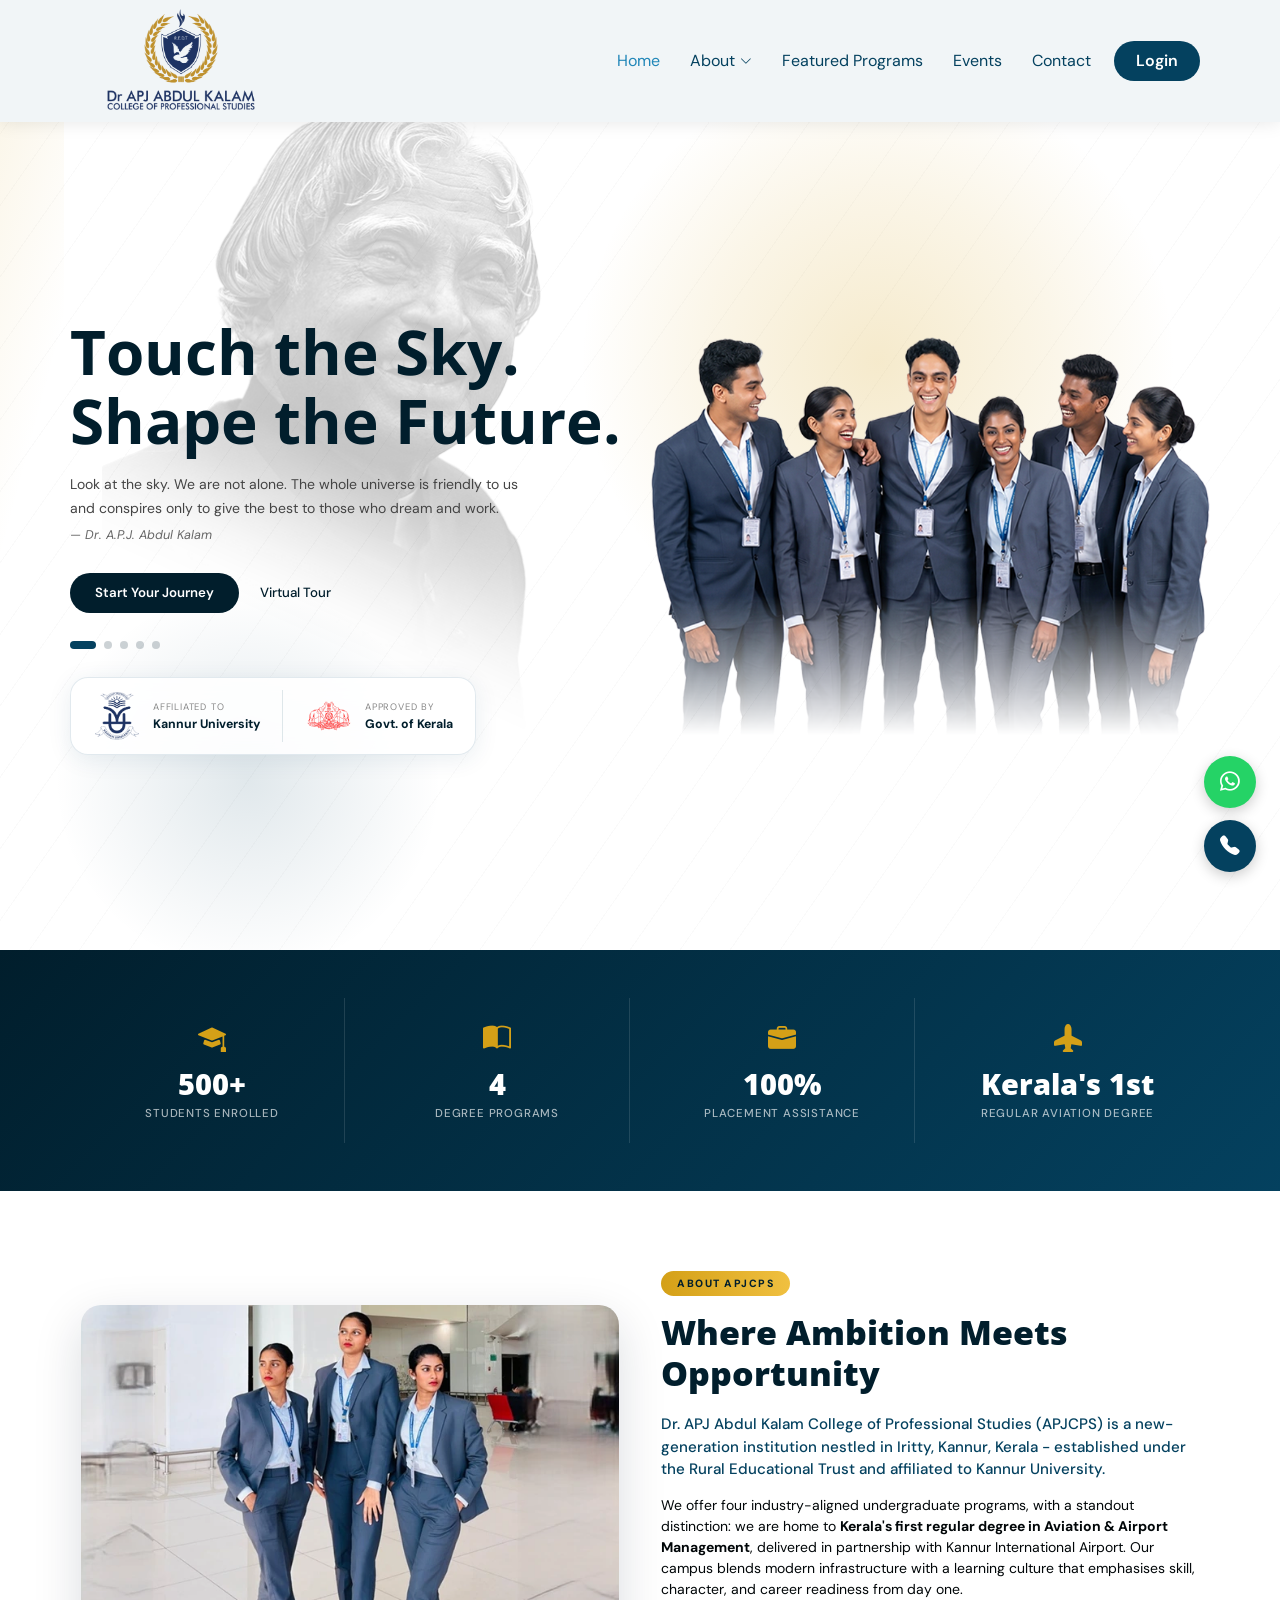
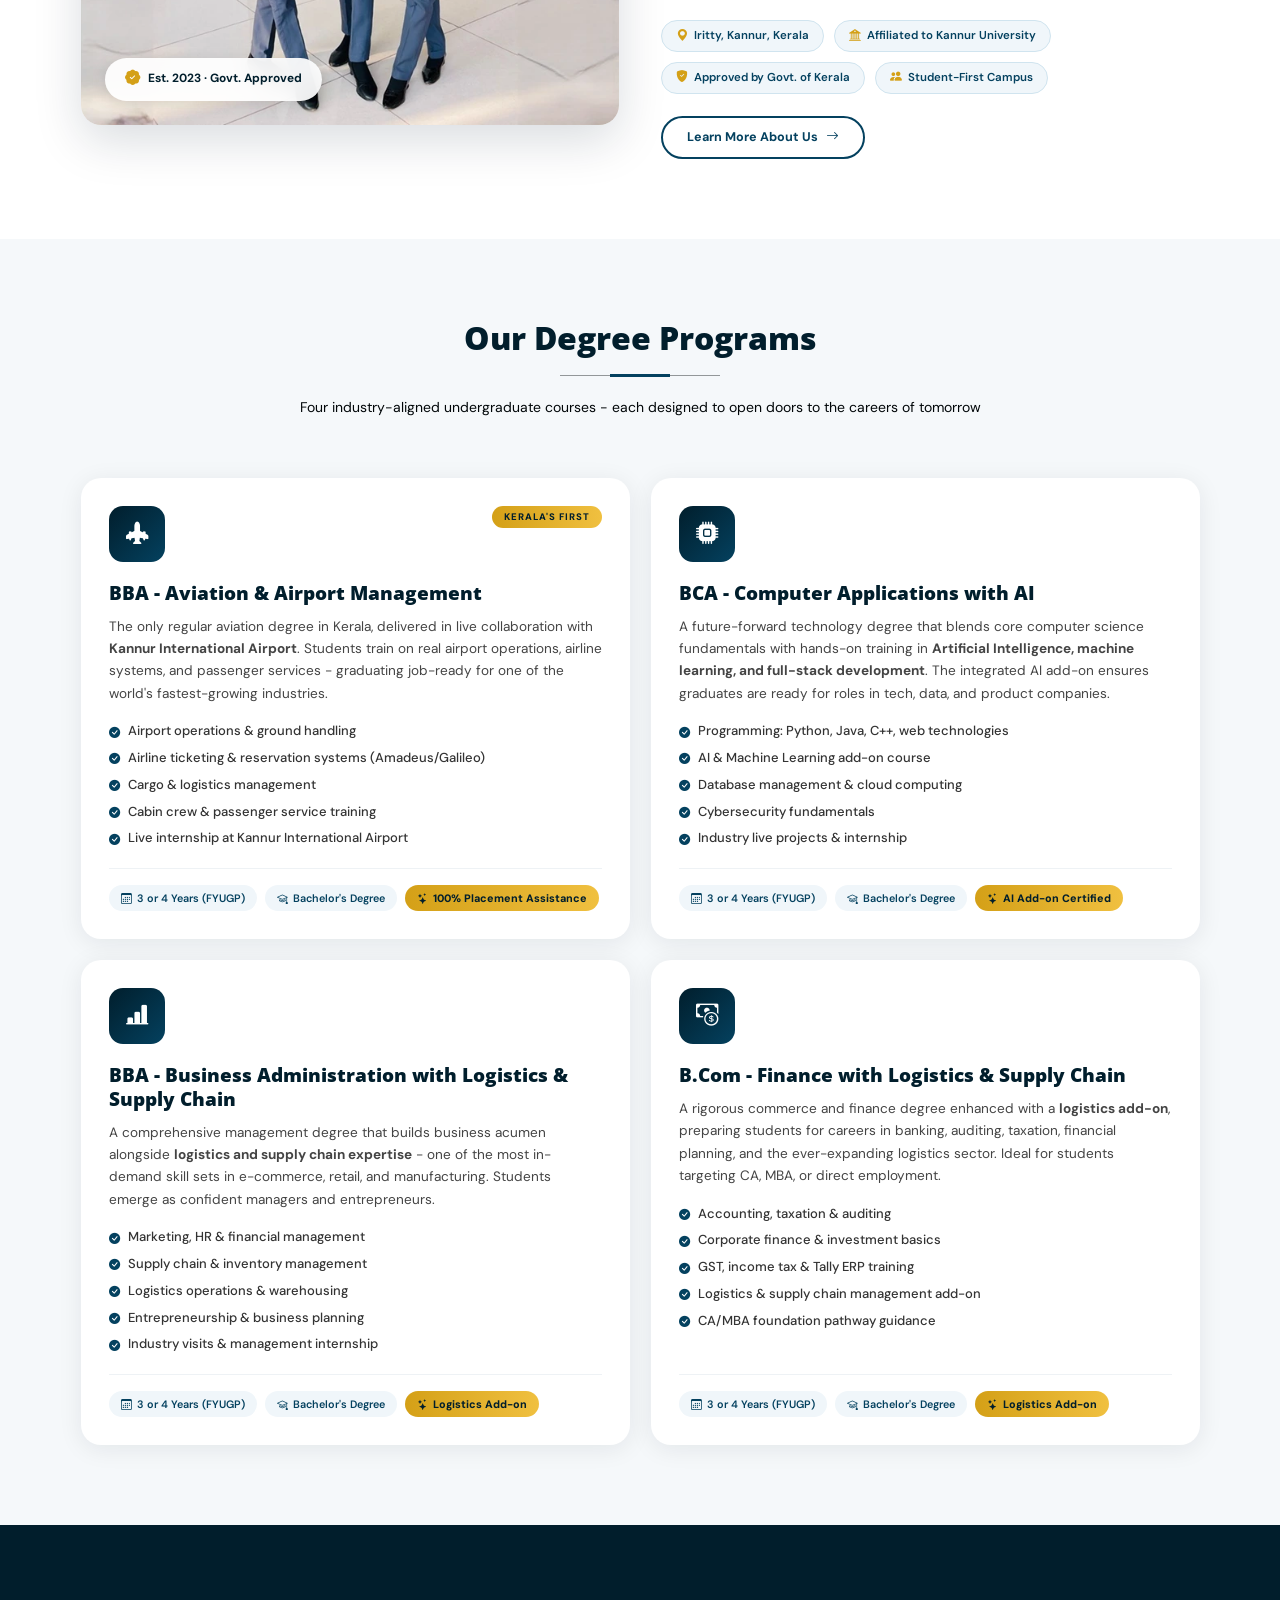
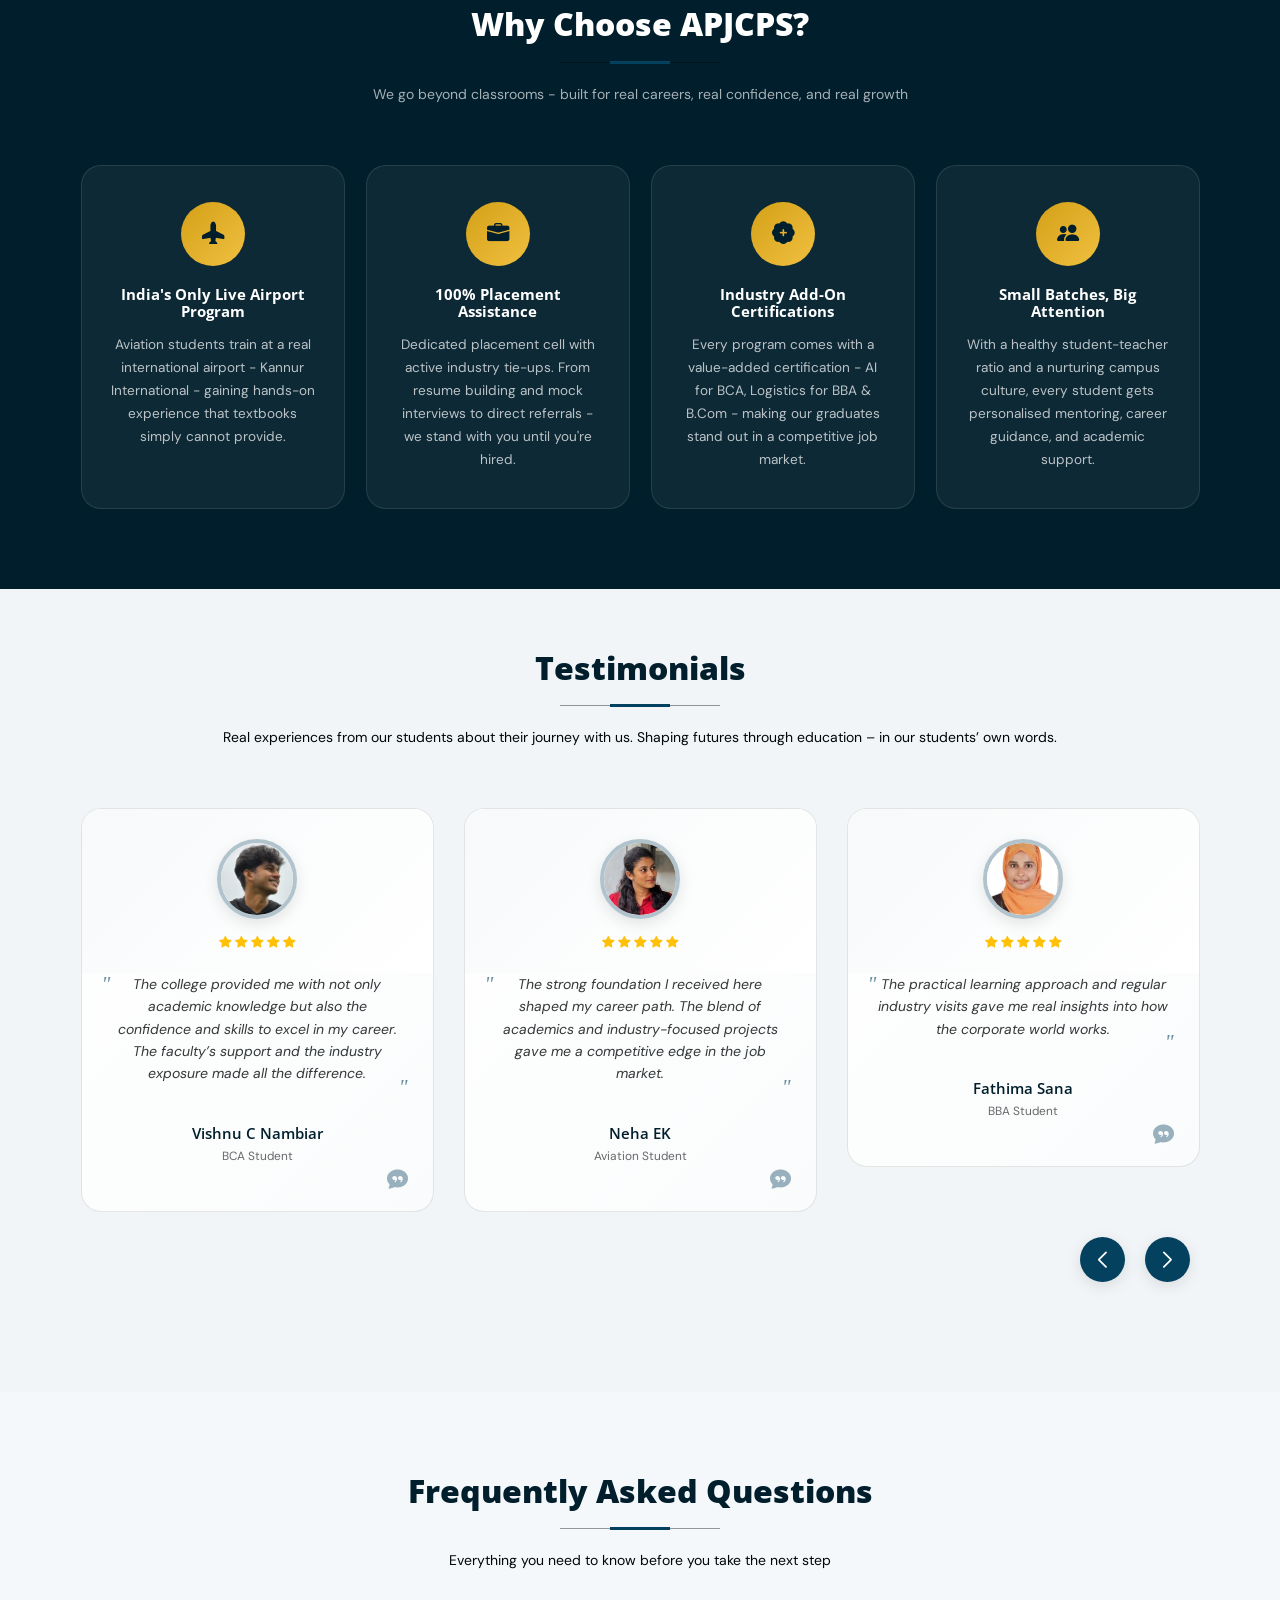
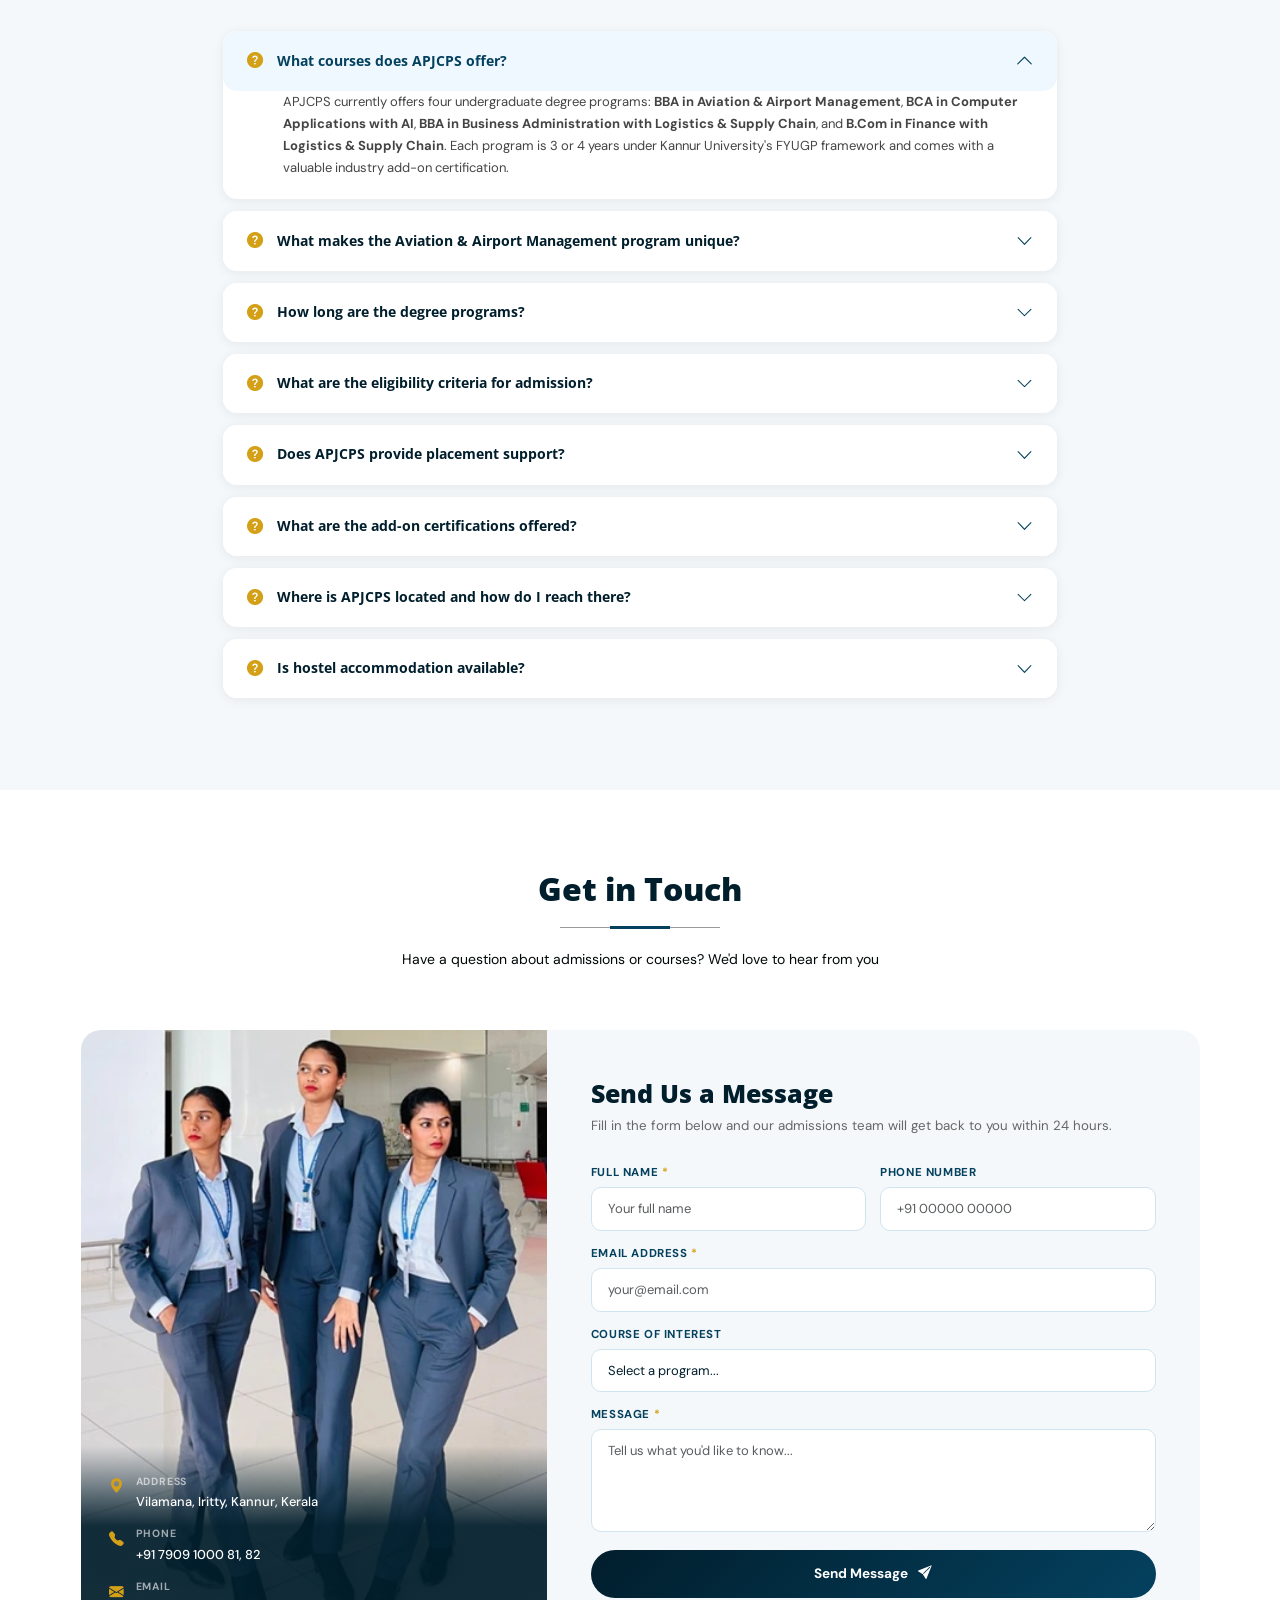
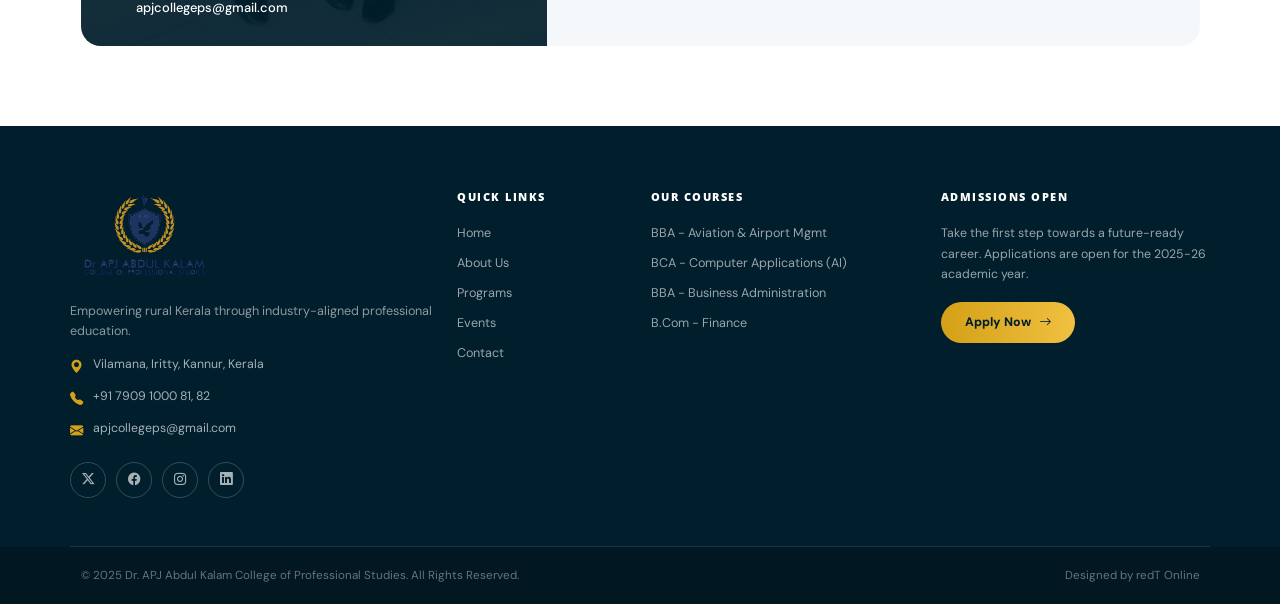
==== index.html @ a7db4a23 "Initial commit: APJCPS website redesign - New hero section with Kalam quote carousel, animated gold " ====
<!DOCTYPE html>
<html lang="en">

<head>
  <meta charset="utf-8">
  <meta content="width=device-width, initial-scale=1.0" name="viewport">
  <title>Dr APJ Abdul Kalam College of Professional Studies</title>
  <meta name="description" content="">
  <meta name="keywords" content="">

  <!-- Favicons -->
  <!-- <link href="assets/img/favicon.ico" rel="icon"> -->
  <!-- <link href="assets/img/apple-touch-icon.png" rel="apple-touch-icon"> -->
   <link rel="apple-touch-icon" href="assets/img/apple-touch-icon-iphone-60x60.png">
<link rel="apple-touch-icon" sizes="60x60" href="assets/img/apple-touch-icon-ipad-76x76.png">
<link rel="apple-touch-icon" sizes="114x114" href="assets/img/apple-touch-icon-iphone-retina-120x120.png">
<link rel="apple-touch-icon" sizes="144x144" href="assets/img/apple-touch-icon-ipad-retina-152x152.png">

  <!-- Fonts -->
  <link href="https://fonts.googleapis.com" rel="preconnect">
  <link href="https://fonts.gstatic.com" rel="preconnect" crossorigin>
  <link href="https://fonts.googleapis.com/css2?family=DM+Sans:ital,opsz,wght@0,9..40,100..1000;1,9..40,100..1000&family=Open+Sans:ital,wght@0,300..800;1,300..800&display=swap" rel="stylesheet">

  <!-- Vendor CSS Files -->
  <link href="assets/vendor/bootstrap/dist/css/bootstrap.min.css" rel="stylesheet">
   <!-- <link href="https://cdn.jsdelivr.net/npm/bootstrap@5.3.7/dist/css/bootstrap.min.css" rel="stylesheet" integrity="sha384-LN+7fdVzj6u52u30Kp6M/trliBMCMKTyK833zpbD+pXdCLuTusPj697FH4R/5mcr" crossorigin="anonymous"> -->
  <link href="assets/vendor/bootstrap-icons/bootstrap-icons.css" rel="stylesheet">
  <link href="assets/vendor/aos/aos.css" rel="stylesheet">
  <link href="assets/vendor/swiper/swiper-bundle.min.css" rel="stylesheet">
  <link href="assets/vendor/glightbox/css/glightbox.min.css" rel="stylesheet">

  <!-- Main CSS File -->
  <link href="assets/css/main.css" rel="stylesheet">
</head>

<body class="index-page">

  <header id="header" class="header d-flex align-items-center sticky-top">
    <div class="header-container container-fluid container-xl position-relative d-flex align-items-center justify-content-end">

      <a href="index.html" class="logo d-flex align-items-center me-auto">
        <img src="assets/img/logo-apjcps.png" alt="APJCPS Logo" class="header-logo-img">
      </a>

      <nav id="navmenu" class="navmenu">
        <ul>
          <li><a href="index.html" class="active">Home</a></li>
          <li class="dropdown"><a href="about.html"><span>About</span> <i class="bi bi-chevron-down toggle-dropdown"></i></a>
            <ul>
              <li><a href="about.html">About Us</a></li>
              <!-- <li><a href="xadmissions.html">Admissions</a></li>
              <li><a href="xacademics.html">Academics</a></li> -->
              <li><a href="about.html#leadership">Leadership</a></li>
              <li><a href="about.html#facultystaff">Faculty &amp; Staff</a></li>
              <li><a href="index.html#testimonials">Testimonials</a></li>
            </ul>
          </li>

          <li><a href="index.html#featured-programs">Featured Programs</a></li>
          <!-- <li><a href="xnews.html">News</a></li> -->
          <li><a href="events.html">Events</a></li>
          <li><a href="contact.html">Contact</a></li>
          <li><a href="https://www.college.apjcps.com/Account/Login" class="nav-login-btn">Login</a></li>
        </ul>
        <i class="mobile-nav-toggle d-xl-none bi bi-list"></i>
      </nav>

    </div>
  </header>

  <main class="main">

    <!-- Hero Kalam Section -->
    <section id="hero-kalam" class="hero-kalam section">
      <div class="hk-gold-sweep"></div>
      <div class="kalam-watermark d-none d-lg-block">
        <img src="assets/img/kalam.png" alt="">
      </div>
      <div class="container hero-kalam-inner">
        <div class="row align-items-center">
          <div class="col-lg-6 hero-kalam-content" data-aos="fade-right" data-aos-delay="100">

            <!-- Mobile: Kalam above title -->
            <img src="assets/img/kalam.png" alt="" class="kalam-mobile-img d-lg-none">

            <!-- Auto Carousel -->
            <div class="hero-kalam-carousel">

              <!-- Slide 1: Kalam Quote -->
              <div class="hk-slide active">
                <h1>Touch the Sky.<br>Shape the Future.</h1>
                <blockquote>
                  <p>Look at the sky. We are not alone. The whole universe is friendly to us and conspires only to give the best to those who dream and work.</p>
                  <footer>— Dr. A.P.J. Abdul Kalam</footer>
                </blockquote>
                <div class="hero-kalam-actions">
                  <a href="admissions.html" class="btn-hk-primary">Start Your Journey</a>
                  <a href="#" class="btn-hk-secondary">Virtual Tour</a>
                </div>
              </div>

              <!-- Slide 2: BBA Aviation -->
              <div class="hk-slide">
                <span class="hk-slide-tag"><i class="bi bi-airplane-fill"></i> Kerala's First</span>
                <h1>BBA Aviation &amp;<br>Airport Management</h1>
                <p>Kerala's pioneer BBA in Aviation — built for India's fastest-growing industry sector.</p>
                <ul class="hk-highlights">
                  <li><i class="bi bi-mortarboard-fill"></i> 3-Year Undergraduate Programme</li>
                  <li><i class="bi bi-stars"></i> First of its Kind in Kerala</li>
                  <li><i class="bi bi-plus-circle-fill"></i> Add-Ons: AI · CMA · HR · Cyber Security · Data Science</li>
                </ul>
                <div class="hero-kalam-actions">
                  <a href="#featured-programs" class="btn-hk-primary">Learn More</a>
                </div>
              </div>

              <!-- Slide 3: BCA -->
              <div class="hk-slide">
                <span class="hk-slide-tag"><i class="bi bi-laptop-fill"></i> Technology &amp; Future</span>
                <h1>Bachelor of Computer<br>Applications (BCA)</h1>
                <p>A future-ready degree shaping tech leaders in programming, cloud, and digital innovation.</p>
                <ul class="hk-highlights">
                  <li><i class="bi bi-mortarboard-fill"></i> 3-Year Undergraduate Programme</li>
                  <li><i class="bi bi-cpu-fill"></i> Programming, Cloud Computing &amp; AI</li>
                  <li><i class="bi bi-award-fill"></i> Industry Certifications &amp; Live Projects</li>
                </ul>
                <div class="hero-kalam-actions">
                  <a href="#featured-programs" class="btn-hk-primary">Explore BCA</a>
                </div>
              </div>

              <!-- Slide 4: B.Com Finance -->
              <div class="hk-slide">
                <span class="hk-slide-tag"><i class="bi bi-graph-up-arrow"></i> Commerce &amp; Finance</span>
                <h1>Bachelor of Commerce<br>(B.Com) Finance</h1>
                <p>Build expertise in accounting, taxation, and banking — the foundation for a thriving finance career.</p>
                <ul class="hk-highlights">
                  <li><i class="bi bi-mortarboard-fill"></i> 3-Year Undergraduate Programme</li>
                  <li><i class="bi bi-bank2"></i> Accounting, Taxation &amp; Banking</li>
                  <li><i class="bi bi-briefcase-fill"></i> Industry-Linked Curriculum</li>
                </ul>
                <div class="hero-kalam-actions">
                  <a href="#featured-programs" class="btn-hk-primary">Explore B.Com</a>
                </div>
              </div>

              <!-- Slide 5: 100% Placement -->
              <div class="hk-slide">
                <span class="hk-slide-tag placement"><i class="bi bi-briefcase-fill"></i> Career Support</span>
                <h1>100% Placement<br>Assistance</h1>
                <p>Every graduate receives dedicated career support — from resume building to final placement.</p>
                <ul class="hk-highlights">
                  <li><i class="bi bi-building-fill"></i> Dedicated Placement Cell</li>
                  <li><i class="bi bi-handshake-fill"></i> Industry Partnerships &amp; Job Drives</li>
                  <li><i class="bi bi-person-check-fill"></i> Interview Coaching &amp; Mock Interviews</li>
                </ul>
                <div class="hero-kalam-actions">
                  <a href="admissions.html" class="btn-hk-primary">Start Your Journey</a>
                </div>
              </div>

              <!-- Dots -->
              <div class="hk-dots">
                <span class="hk-dot active" data-idx="0"></span>
                <span class="hk-dot" data-idx="1"></span>
                <span class="hk-dot" data-idx="2"></span>
                <span class="hk-dot" data-idx="3"></span>
                <span class="hk-dot" data-idx="4"></span>
              </div>
            </div>

            <!-- Credential Badges — persistent across all slides -->
            <div class="hk-credentials">
              <div class="hk-cred-item">
                <img src="assets/img/kannur-university-logo.png" alt="Kannur University">
                <div class="hk-cred-text">
                  <span class="hk-cred-label">Affiliated to</span>
                  <strong class="hk-cred-name">Kannur University</strong>
                </div>
              </div>
              <div class="hk-cred-divider"></div>
              <div class="hk-cred-item">
                <img src="assets/img/kerala-govt-logo.png" alt="Govt. of Kerala">
                <div class="hk-cred-text">
                  <span class="hk-cred-label">Approved by</span>
                  <strong class="hk-cred-name">Govt. of Kerala</strong>
                </div>
              </div>
            </div>

          </div>
          <div class="col-lg-6 hero-kalam-media" data-aos="zoom-in" data-aos-delay="200">
            <img src="assets/img/apjcps-students.png" alt="APJCPS Students" class="img-fluid">
          </div>
        </div>
      </div>
    </section><!-- /Hero Kalam Section -->

    <!-- Stats Strip Section -->
    <section id="stats-strip" class="stats-strip section">
      <div class="container">
        <div class="row gy-4 justify-content-center">
          <div class="col-6 col-md-3" data-aos="fade-up" data-aos-delay="100">
            <div class="stat-strip-item">
              <div class="stat-strip-icon"><i class="bi bi-mortarboard-fill"></i></div>
              <div class="stat-strip-num">500+</div>
              <div class="stat-strip-label">Students Enrolled</div>
            </div>
          </div>
          <div class="col-6 col-md-3" data-aos="fade-up" data-aos-delay="200">
            <div class="stat-strip-item">
              <div class="stat-strip-icon"><i class="bi bi-book-half"></i></div>
              <div class="stat-strip-num">4</div>
              <div class="stat-strip-label">Degree Programs</div>
            </div>
          </div>
          <div class="col-6 col-md-3" data-aos="fade-up" data-aos-delay="300">
            <div class="stat-strip-item">
              <div class="stat-strip-icon"><i class="bi bi-briefcase-fill"></i></div>
              <div class="stat-strip-num">100%</div>
              <div class="stat-strip-label">Placement Assistance</div>
            </div>
          </div>
          <div class="col-6 col-md-3" data-aos="fade-up" data-aos-delay="400">
            <div class="stat-strip-item">
              <div class="stat-strip-icon"><i class="bi bi-airplane-fill"></i></div>
              <div class="stat-strip-num">Kerala's 1st</div>
              <div class="stat-strip-label">Regular Aviation Degree</div>
            </div>
          </div>
        </div>
      </div>
    </section><!-- /Stats Strip Section -->

    <!-- About Section -->
    <section id="about" class="about section apjcps-about">

      <div class="container" data-aos="fade-up" data-aos-delay="100">
        <div class="row align-items-center g-5">
          <div class="col-lg-6" data-aos="fade-right" data-aos-delay="150">
            <div class="apjcps-about-img-wrap">
              <img src="assets/img/College/a41.webp" alt="APJCPS Campus" class="img-fluid apjcps-about-img">
              <div class="apjcps-about-badge" data-aos="zoom-in" data-aos-delay="350">
                <i class="bi bi-patch-check-fill"></i>
                <span>Est. 2023 &middot; Govt. Approved</span>
              </div>
            </div>
          </div>
          <div class="col-lg-6" data-aos="fade-left" data-aos-delay="200">
            <span class="apjcps-section-tag">About APJCPS</span>
            <h2 class="apjcps-section-title">Where Ambition Meets Opportunity</h2>
            <p class="apjcps-about-lead">Dr. APJ Abdul Kalam College of Professional Studies (APJCPS) is a new-generation institution nestled in Iritty, Kannur, Kerala - established under the Rural Educational Trust and affiliated to Kannur University.</p>
            <p>We offer four industry-aligned undergraduate programs, with a standout distinction: we are home to <strong>Kerala's first regular degree in Aviation &amp; Airport Management</strong>, delivered in partnership with Kannur International Airport. Our campus blends modern infrastructure with a learning culture that emphasises skill, character, and career readiness from day one.</p>
            <div class="apjcps-about-pills">
              <span><i class="bi bi-geo-alt-fill"></i> Iritty, Kannur, Kerala</span>
              <span><i class="bi bi-bank2"></i> Affiliated to Kannur University</span>
              <span><i class="bi bi-shield-fill-check"></i> Approved by Govt. of Kerala</span>
              <span><i class="bi bi-people-fill"></i> Student-First Campus</span>
            </div>
            <a href="about.html" class="btn-apjcps-outline mt-3">Learn More About Us <i class="bi bi-arrow-right"></i></a>
          </div>
        </div>
      </div>

    </section><!-- /About Section -->

    <!-- Featured Programs Section -->
    <section id="featured-programs" class="apjcps-courses section">

      <div class="container section-title" data-aos="fade-up">
        <h2>Our Degree Programs</h2>
        <p>Four industry-aligned undergraduate courses - each designed to open doors to the careers of tomorrow</p>
      </div>

      <div class="container" data-aos="fade-up" data-aos-delay="100">
        <div class="row gy-4">

          <!-- BBA Aviation -->
          <div id="courseaam" class="col-lg-6" data-aos="fade-up" data-aos-delay="100">
            <div class="apjcps-course-card course-aviation">
              <div class="course-card-header">
                <div class="course-icon-wrap"><i class="bi bi-airplane-engines-fill"></i></div>
                <div class="course-badge-popular">Kerala's First</div>
              </div>
              <div class="course-card-body">
                <h3 class="course-name">BBA - Aviation &amp; Airport Management</h3>
                <p class="course-desc">The only regular aviation degree in Kerala, delivered in live collaboration with <strong>Kannur International Airport</strong>. Students train on real airport operations, airline systems, and passenger services - graduating job-ready for one of the world's fastest-growing industries.</p>
                <ul class="course-highlights">
                  <li><i class="bi bi-check-circle-fill"></i> Airport operations &amp; ground handling</li>
                  <li><i class="bi bi-check-circle-fill"></i> Airline ticketing &amp; reservation systems (Amadeus/Galileo)</li>
                  <li><i class="bi bi-check-circle-fill"></i> Cargo &amp; logistics management</li>
                  <li><i class="bi bi-check-circle-fill"></i> Cabin crew &amp; passenger service training</li>
                  <li><i class="bi bi-check-circle-fill"></i> Live internship at Kannur International Airport</li>
                </ul>
                <div class="course-meta-row">
                  <span class="course-meta-tag"><i class="bi bi-calendar3"></i> 3 or 4 Years (FYUGP)</span>
                  <span class="course-meta-tag"><i class="bi bi-mortarboard"></i> Bachelor's Degree</span>
                  <span class="course-addon-badge"><i class="bi bi-stars"></i> 100% Placement Assistance</span>
                </div>
              </div>
            </div>
          </div><!-- End BBA Aviation -->

          <!-- BCA -->
          <div id="coursebca" class="col-lg-6" data-aos="fade-up" data-aos-delay="200">
            <div class="apjcps-course-card course-bca">
              <div class="course-card-header">
                <div class="course-icon-wrap"><i class="bi bi-cpu-fill"></i></div>
              </div>
              <div class="course-card-body">
                <h3 class="course-name">BCA - Computer Applications with AI</h3>
                <p class="course-desc">A future-forward technology degree that blends core computer science fundamentals with hands-on training in <strong>Artificial Intelligence, machine learning, and full-stack development</strong>. The integrated AI add-on ensures graduates are ready for roles in tech, data, and product companies.</p>
                <ul class="course-highlights">
                  <li><i class="bi bi-check-circle-fill"></i> Programming: Python, Java, C++, web technologies</li>
                  <li><i class="bi bi-check-circle-fill"></i> AI &amp; Machine Learning add-on course</li>
                  <li><i class="bi bi-check-circle-fill"></i> Database management &amp; cloud computing</li>
                  <li><i class="bi bi-check-circle-fill"></i> Cybersecurity fundamentals</li>
                  <li><i class="bi bi-check-circle-fill"></i> Industry live projects &amp; internship</li>
                </ul>
                <div class="course-meta-row">
                  <span class="course-meta-tag"><i class="bi bi-calendar3"></i> 3 or 4 Years (FYUGP)</span>
                  <span class="course-meta-tag"><i class="bi bi-mortarboard"></i> Bachelor's Degree</span>
                  <span class="course-addon-badge"><i class="bi bi-stars"></i> AI Add-on Certified</span>
                </div>
              </div>
            </div>
          </div><!-- End BCA -->

          <!-- BBA -->
          <div id="coursebba" class="col-lg-6" data-aos="fade-up" data-aos-delay="300">
            <div class="apjcps-course-card course-bba">
              <div class="course-card-header">
                <div class="course-icon-wrap"><i class="bi bi-bar-chart-line-fill"></i></div>
              </div>
              <div class="course-card-body">
                <h3 class="course-name">BBA - Business Administration with Logistics &amp; Supply Chain</h3>
                <p class="course-desc">A comprehensive management degree that builds business acumen alongside <strong>logistics and supply chain expertise</strong> - one of the most in-demand skill sets in e-commerce, retail, and manufacturing. Students emerge as confident managers and entrepreneurs.</p>
                <ul class="course-highlights">
                  <li><i class="bi bi-check-circle-fill"></i> Marketing, HR &amp; financial management</li>
                  <li><i class="bi bi-check-circle-fill"></i> Supply chain &amp; inventory management</li>
                  <li><i class="bi bi-check-circle-fill"></i> Logistics operations &amp; warehousing</li>
                  <li><i class="bi bi-check-circle-fill"></i> Entrepreneurship &amp; business planning</li>
                  <li><i class="bi bi-check-circle-fill"></i> Industry visits &amp; management internship</li>
                </ul>
                <div class="course-meta-row">
                  <span class="course-meta-tag"><i class="bi bi-calendar3"></i> 3 or 4 Years (FYUGP)</span>
                  <span class="course-meta-tag"><i class="bi bi-mortarboard"></i> Bachelor's Degree</span>
                  <span class="course-addon-badge"><i class="bi bi-stars"></i> Logistics Add-on</span>
                </div>
              </div>
            </div>
          </div><!-- End BBA -->

          <!-- B.Com -->
          <div id="coursebcom" class="col-lg-6" data-aos="fade-up" data-aos-delay="400">
            <div class="apjcps-course-card course-bcom">
              <div class="course-card-header">
                <div class="course-icon-wrap"><i class="bi bi-cash-coin"></i></div>
              </div>
              <div class="course-card-body">
                <h3 class="course-name">B.Com - Finance with Logistics &amp; Supply Chain</h3>
                <p class="course-desc">A rigorous commerce and finance degree enhanced with a <strong>logistics add-on</strong>, preparing students for careers in banking, auditing, taxation, financial planning, and the ever-expanding logistics sector. Ideal for students targeting CA, MBA, or direct employment.</p>
                <ul class="course-highlights">
                  <li><i class="bi bi-check-circle-fill"></i> Accounting, taxation &amp; auditing</li>
                  <li><i class="bi bi-check-circle-fill"></i> Corporate finance &amp; investment basics</li>
                  <li><i class="bi bi-check-circle-fill"></i> GST, income tax &amp; Tally ERP training</li>
                  <li><i class="bi bi-check-circle-fill"></i> Logistics &amp; supply chain management add-on</li>
                  <li><i class="bi bi-check-circle-fill"></i> CA/MBA foundation pathway guidance</li>
                </ul>
                <div class="course-meta-row">
                  <span class="course-meta-tag"><i class="bi bi-calendar3"></i> 3 or 4 Years (FYUGP)</span>
                  <span class="course-meta-tag"><i class="bi bi-mortarboard"></i> Bachelor's Degree</span>
                  <span class="course-addon-badge"><i class="bi bi-stars"></i> Logistics Add-on</span>
                </div>
              </div>
            </div>
          </div><!-- End B.Com -->

        </div>
      </div>

    </section><!-- /Featured Programs Section -->

    <!-- Why APJCPS Section -->
    <section id="why-apjcps" class="why-apjcps section">

      <div class="container section-title" data-aos="fade-up">
        <h2>Why Choose APJCPS?</h2>
        <p>We go beyond classrooms - built for real careers, real confidence, and real growth</p>
      </div>

      <div class="container" data-aos="fade-up" data-aos-delay="100">
        <div class="row gy-4">

          <div class="col-lg-3 col-md-6" data-aos="fade-up" data-aos-delay="100">
            <div class="why-card">
              <div class="why-icon"><i class="bi bi-airplane-fill"></i></div>
              <h4>India's Only Live Airport Program</h4>
              <p>Aviation students train at a real international airport - Kannur International - gaining hands-on experience that textbooks simply cannot provide.</p>
            </div>
          </div>

          <div class="col-lg-3 col-md-6" data-aos="fade-up" data-aos-delay="200">
            <div class="why-card">
              <div class="why-icon"><i class="bi bi-briefcase-fill"></i></div>
              <h4>100% Placement Assistance</h4>
              <p>Dedicated placement cell with active industry tie-ups. From resume building and mock interviews to direct referrals - we stand with you until you're hired.</p>
            </div>
          </div>

          <div class="col-lg-3 col-md-6" data-aos="fade-up" data-aos-delay="300">
            <div class="why-card">
              <div class="why-icon"><i class="bi bi-patch-plus-fill"></i></div>
              <h4>Industry Add-On Certifications</h4>
              <p>Every program comes with a value-added certification - AI for BCA, Logistics for BBA &amp; B.Com - making our graduates stand out in a competitive job market.</p>
            </div>
          </div>

          <div class="col-lg-3 col-md-6" data-aos="fade-up" data-aos-delay="400">
            <div class="why-card">
              <div class="why-icon"><i class="bi bi-people-fill"></i></div>
              <h4>Small Batches, Big Attention</h4>
              <p>With a healthy student-teacher ratio and a nurturing campus culture, every student gets personalised mentoring, career guidance, and academic support.</p>
            </div>
          </div>

        </div>
      </div>

    </section><!-- /Why APJCPS Section -->

    <!-- Testimonials Section -->
    <section id="testimonials" class="testimonials section">

      <!-- Section Title -->
      <div class="container section-title" data-aos="fade-up">
        <h2>Testimonials</h2>
        <p>Real experiences from our students about their journey with us. Shaping futures through education – in our students’ own words.</p>
      </div><!-- End Section Title -->

      <div class="container" data-aos="fade-up" data-aos-delay="100">

        <div class="testimonial-slider swiper init-swiper">
          <script type="application/json" class="swiper-config">
            {
              "loop": true,
              "speed": 600,
              "autoplay": {
                "delay": 4000
              },
              "slidesPerView": 1,
              "spaceBetween": 30,
              "navigation": {
                "nextEl": ".swiper-button-next",
                "prevEl": ".swiper-button-prev"
              },
              "breakpoints": {
                "768": {
                  "slidesPerView": 2
                },
                "1200": {
                  "slidesPerView": 3
                }
              }
            }
          </script>

          <div class="swiper-wrapper">

            <!-- Testimonial Slide Vishnu C Nambiar -->
            <div class="swiper-slide">
              <div class="testimonial-item" data-aos="zoom-in" data-aos-delay="200">
                <div class="testimonial-header">
                  <img src="assets/img/students/TVishnu.webp" alt="Client" class="img-fluid" loading="lazy">
                  <div class="rating">
                    <i class="bi bi-star-fill"></i>
                    <i class="bi bi-star-fill"></i>
                    <i class="bi bi-star-fill"></i>
                    <i class="bi bi-star-fill"></i>
                    <i class="bi bi-star-fill"></i>
                  </div>
                </div>
                <div class="testimonial-body">
                  <p>The college provided me with not only academic knowledge but also the confidence and skills to excel in my career. The faculty’s support and the industry exposure made all the difference.</p>
                </div>
                <div class="testimonial-footer">
                  <h5>Vishnu C Nambiar</h5>
                  <span>BCA Student</span>
                  <div class="quote-icon">
                    <i class="bi bi-chat-quote-fill"></i>
                  </div>
                </div>
              </div>
            </div><!-- End Testimonial Slide -->

            <!-- Testimonial Slide Neha EK -->
            <div class="swiper-slide">
              <div class="testimonial-item" data-aos="zoom-in" data-aos-delay="300">
                <div class="testimonial-header">
                  <img src="assets/img/students/TNeha.webp" alt="Client" class="img-fluid" loading="lazy">
                  <div class="rating">
                    <i class="bi bi-star-fill"></i>
                    <i class="bi bi-star-fill"></i>
                    <i class="bi bi-star-fill"></i>
                    <i class="bi bi-star-fill"></i>
                    <i class="bi bi-star-fill"></i>
                  </div>
                </div>
                <div class="testimonial-body">
                  <p>The strong foundation I received here shaped my career path. The blend of academics and industry-focused projects gave me a competitive edge in the job market.</p>
                </div>
                <div class="testimonial-footer">
                  <h5>Neha EK</h5>
                  <span>Aviation Student</span>
                  <div class="quote-icon">
                    <i class="bi bi-chat-quote-fill"></i>
                  </div>
                </div>
              </div>
            </div><!-- End Testimonial Slide -->

            <!-- Testimonial Slide Fathima Sana -->
            <div class="swiper-slide">
              <div class="testimonial-item" data-aos="zoom-in" data-aos-delay="400">
                <div class="testimonial-header">
                  <img src="assets/img/students/TFathima sana.webp" alt="Client" class="img-fluid" loading="lazy">
                  <div class="rating">
                    <i class="bi bi-star-fill"></i>
                    <i class="bi bi-star-fill"></i>
                    <i class="bi bi-star-fill"></i>
                    <i class="bi bi-star-fill"></i>
                    <i class="bi bi-star-fill"></i>
                  </div>
                </div>
                <div class="testimonial-body">
                  <p>The practical learning approach and regular industry visits gave me real insights into how the corporate world works.</p>
                </div>
                <div class="testimonial-footer">
                  <h5>Fathima Sana</h5>
                  <span>BBA Student</span>
                  <div class="quote-icon">
                    <i class="bi bi-chat-quote-fill"></i>
                  </div>
                </div>
              </div>
            </div><!-- End Testimonial Slide -->

            <!-- Testimonial Slide Shebin P Raju -->
            <div class="swiper-slide">
              <div class="testimonial-item" data-aos="zoom-in" data-aos-delay="500">
                <div class="testimonial-header">
                  <img src="assets/img/students/TShebin.webp" alt="Client" class="img-fluid" loading="lazy">
                  <div class="rating">
                    <i class="bi bi-star-fill"></i>
                    <i class="bi bi-star-fill"></i>
                    <i class="bi bi-star-fill"></i>
                    <i class="bi bi-star-fill"></i>
                    <i class="bi bi-star-fill"></i>
                  </div>
                </div>
                <div class="testimonial-body">
                  <p>Supportive teachers and interactive classes made learning enjoyable. The focus on communication skills helped me a lot.</p>
                </div>
                <div class="testimonial-footer">
                 <h5>Shebin P Raju</h5>
                  <span>Aviation Student</span>
                  <div class="quote-icon">
                    <i class="bi bi-chat-quote-fill"></i>
                  </div>
                </div>
              </div>
            </div>
            <!-- Testimonial Slide Muhammed Adil -->
            <div class="swiper-slide">
              <div class="testimonial-item" data-aos="zoom-in" data-aos-delay="500">
                <div class="testimonial-header">
                  <img src="assets/img/students/Tadil.webp" alt="Client" class="img-fluid" loading="lazy">
                  <div class="rating">
                    <i class="bi bi-star-fill"></i>
                    <i class="bi bi-star-fill"></i>
                    <i class="bi bi-star-fill"></i>
                    <i class="bi bi-star-fill"></i>
                    <i class="bi bi-star-fill"></i>
                  </div>
                </div>
                <div class="testimonial-body">
                  <p>Being a part of Dr. APJ Abdul Kalam College has been a life-changing experience. The supportive faculty, inspiring environment, and opportunities for growth have helped me build confidence and shape my future..</p>
                </div>
                <div class="testimonial-footer">
                 <h5>Muhammed Adil</h5>
                  <span>Aviation Student</span>
                  <div class="quote-icon">
                    <i class="bi bi-chat-quote-fill"></i>
                  </div>
                </div>
              </div>
            </div>
                        <!-- Testimonial Slide Gopika Muraledaran -->
            <div class="swiper-slide">
              <div class="testimonial-item" data-aos="zoom-in" data-aos-delay="500">
                <div class="testimonial-header">
                  <img src="assets/img/students/TGopi.webp" alt="Client" class="img-fluid" loading="lazy">
                  <div class="rating">
                    <i class="bi bi-star-fill"></i>
                    <i class="bi bi-star-fill"></i>
                    <i class="bi bi-star-fill"></i>
                    <i class="bi bi-star-fill"></i>
                    <i class="bi bi-star-fill"></i>
                  </div>
                </div>
                <div class="testimonial-body">
                  <p>Dr. APJ Abdul Kalam College has given me more than just education—it has helped me discover my strengths, develop new skills, and prepare for the challenges ahead.</p>
                </div>
                <div class="testimonial-footer">
                 <h5>Gopika Muraleedharan</h5>
                  <span>Aviation Student</span>
                  <div class="quote-icon">
                    <i class="bi bi-chat-quote-fill"></i>
                  </div>
                </div>
              </div>
            </div>
                        <!-- Testimonial Slide Ismail K -->
            <div class="swiper-slide">
              <div class="testimonial-item" data-aos="zoom-in" data-aos-delay="500">
                <div class="testimonial-header">
                  <img src="assets/img/students/TIsmail.webp" alt="Client" class="img-fluid" loading="lazy">
                  <div class="rating">
                    <i class="bi bi-star-fill"></i>
                    <i class="bi bi-star-fill"></i>
                    <i class="bi bi-star-fill"></i>
                    <i class="bi bi-star-fill"></i>
                    <i class="bi bi-star-fill"></i>
                  </div>
                </div>
                <div class="testimonial-body">
                  <p>My journey at Dr. APJ Abdul Kalam College has been truly enriching. The guidance from teachers and the supportive campus environment have motivated me to aim higher and achieve my goals..</p>
                </div>
                <div class="testimonial-footer">
                 <h5>Ismail K</h5>
                  <span>BBA Student</span>
                  <div class="quote-icon">
                    <i class="bi bi-chat-quote-fill"></i>
                  </div>
                </div>
              </div>
            </div>
                        <!-- Testimonial Slide Anushma T -->
            <div class="swiper-slide">
              <div class="testimonial-item" data-aos="zoom-in" data-aos-delay="500">
                <div class="testimonial-header">
                  <img src="assets/img/students/TAnushma.webp" alt="Client" class="img-fluid" loading="lazy">
                  <div class="rating">
                    <i class="bi bi-star-fill"></i>
                    <i class="bi bi-star-fill"></i>
                    <i class="bi bi-star-fill"></i>
                    <i class="bi bi-star-fill"></i>
                    <i class="bi bi-star-fill"></i>
                  </div>
                </div>
                <div class="testimonial-body">
                  <p>Studying at Dr. APJ Abdul Kalam College has been an inspiring experience. The college not only sharpened my knowledge but also helped me grow with confidence and values..</p>
                </div>
                <div class="testimonial-footer">
                 <h5>Anushma T</h5>
                  <span>Aviation Student</span>
                  <div class="quote-icon">
                    <i class="bi bi-chat-quote-fill"></i>
                  </div>
                </div>
              </div>
            </div>
            <!-- Testimonial Slide Muhammed Sinan -->
            <div class="swiper-slide">
              <div class="testimonial-item" data-aos="zoom-in" data-aos-delay="500">
                <div class="testimonial-header">
                  <img src="assets/img/students/TSinan.webp" alt="Client" class="img-fluid" loading="lazy">
                  <div class="rating">
                    <i class="bi bi-star-fill"></i>
                    <i class="bi bi-star-fill"></i>
                    <i class="bi bi-star-fill"></i>
                    <i class="bi bi-star-fill"></i>
                    <i class="bi bi-star-fill"></i>
                  </div>
                </div>
                <div class="testimonial-body">
                  <p>Dr. APJ Abdul Kalam College has provided me with the perfect platform to learn, explore, and build my confidence. I feel proud to be a part of this institution.</p>
                </div>
                <div class="testimonial-footer">
                 <h5>Muhammed Sinan MS</h5>
                  <span>BBA Student</span>
                  <div class="quote-icon">
                    <i class="bi bi-chat-quote-fill"></i>
                  </div>
                </div>
              </div>
            </div>
            <!-- Testimonial Slide Abhijith Shyju -->
            <div class="swiper-slide">
              <div class="testimonial-item" data-aos="zoom-in" data-aos-delay="500">
                <div class="testimonial-header">
                  <img src="assets/img/students/TAbhijithShyju.webp" alt="Client" class="img-fluid" loading="lazy">
                  <div class="rating">
                    <i class="bi bi-star-fill"></i>
                    <i class="bi bi-star-fill"></i>
                    <i class="bi bi-star-fill"></i>
                    <i class="bi bi-star-fill"></i>
                    <i class="bi bi-star-fill"></i>
                  </div>
                </div>
                <div class="testimonial-body">
                  <p>The supportive faculty and friendly atmosphere at Dr. APJ Abdul Kalam College have made my learning journey enjoyable and meaningful.</p>
                </div>
                <div class="testimonial-footer">
                 <h5>Abhijith Shyju</h5>
                  <span>Aviation Student</span>
                  <div class="quote-icon">
                    <i class="bi bi-chat-quote-fill"></i>
                  </div>
                </div>
              </div>
            </div>
            <!-- Testimonial Slide Adithya C -->
            <div class="swiper-slide">
              <div class="testimonial-item" data-aos="zoom-in" data-aos-delay="600">
                <div class="testimonial-header">
                  <img src="assets/img/students/TAdithya.webp" alt="Client" class="img-fluid" loading="lazy">
                  <div class="rating">
                    <i class="bi bi-star-fill"></i>
                    <i class="bi bi-star-fill"></i>
                    <i class="bi bi-star-fill"></i>
                    <i class="bi bi-star-fill"></i>
                    <i class="bi bi-star-fill"></i>
                  </div>
                </div>
                <div class="testimonial-body">
                  <p>The college always encouraged us to participate in seminars and workshops, which boosted my confidence and leadership skills.</p>
                </div>
                <div class="testimonial-footer">
                  <h5>Adithya C</h5>
                  <span>Aviation Student</span>
                  <div class="quote-icon">
                    <i class="bi bi-chat-quote-fill"></i>
                  </div>
                </div>
              </div>
            </div><!-- End Testimonial Slide -->

          </div>

          <div class="swiper-navigation">
            <div class="swiper-button-prev"></div>
            <div class="swiper-button-next"></div>
          </div>

        </div>

      </div>

    </section><!-- /Testimonials Section -->

    <!-- FAQ Section -->
    <section id="faq" class="apjcps-faq section">

      <div class="container section-title" data-aos="fade-up">
        <h2>Frequently Asked Questions</h2>
        <p>Everything you need to know before you take the next step</p>
      </div>

      <div class="container" data-aos="fade-up" data-aos-delay="100">
        <div class="row justify-content-center">
          <div class="col-lg-9">
            <div class="accordion faq-accordion" id="faqAccordion">

              <div class="accordion-item faq-item">
                <h2 class="accordion-header" id="faq1">
                  <button class="accordion-button" type="button" data-bs-toggle="collapse" data-bs-target="#faq-collapse1" aria-expanded="true" aria-controls="faq-collapse1">
                    <i class="bi bi-question-circle-fill faq-icon"></i>
                    What courses does APJCPS offer?
                  </button>
                </h2>
                <div id="faq-collapse1" class="accordion-collapse collapse show" aria-labelledby="faq1" data-bs-parent="#faqAccordion">
                  <div class="accordion-body">
                    APJCPS currently offers four undergraduate degree programs: <strong>BBA in Aviation &amp; Airport Management</strong>, <strong>BCA in Computer Applications with AI</strong>, <strong>BBA in Business Administration with Logistics &amp; Supply Chain</strong>, and <strong>B.Com in Finance with Logistics &amp; Supply Chain</strong>. Each program is 3 or 4 years under Kannur University's FYUGP framework and comes with a valuable industry add-on certification.
                  </div>
                </div>
              </div>

              <div class="accordion-item faq-item">
                <h2 class="accordion-header" id="faq2">
                  <button class="accordion-button collapsed" type="button" data-bs-toggle="collapse" data-bs-target="#faq-collapse2" aria-expanded="false" aria-controls="faq-collapse2">
                    <i class="bi bi-question-circle-fill faq-icon"></i>
                    What makes the Aviation &amp; Airport Management program unique?
                  </button>
                </h2>
                <div id="faq-collapse2" class="accordion-collapse collapse" aria-labelledby="faq2" data-bs-parent="#faqAccordion">
                  <div class="accordion-body">
                    Our BBA in Aviation &amp; Airport Management is the <strong>only regular undergraduate aviation degree in Kerala</strong>. Students receive live training at <strong>Kannur International Airport</strong>, covering airport operations, ground handling, airline ticketing (Amadeus/Galileo systems), cargo management, and cabin crew service. This real-world exposure sets our graduates apart in the competitive aviation job market.
                  </div>
                </div>
              </div>

              <div class="accordion-item faq-item">
                <h2 class="accordion-header" id="faq3">
                  <button class="accordion-button collapsed" type="button" data-bs-toggle="collapse" data-bs-target="#faq-collapse3" aria-expanded="false" aria-controls="faq-collapse3">
                    <i class="bi bi-question-circle-fill faq-icon"></i>
                    How long are the degree programs?
                  </button>
                </h2>
                <div id="faq-collapse3" class="accordion-collapse collapse" aria-labelledby="faq3" data-bs-parent="#faqAccordion">
                  <div class="accordion-body">
                    All programs follow Kannur University's <strong>Four-Year Undergraduate Programme (FYUGP)</strong>. Students may exit with a certificate after 1 year, a diploma after 2 years, a Bachelor's degree after 3 years, or an Honours/Honours with Research degree after 4 years - giving you flexibility to choose your academic journey.
                  </div>
                </div>
              </div>

              <div class="accordion-item faq-item">
                <h2 class="accordion-header" id="faq4">
                  <button class="accordion-button collapsed" type="button" data-bs-toggle="collapse" data-bs-target="#faq-collapse4" aria-expanded="false" aria-controls="faq-collapse4">
                    <i class="bi bi-question-circle-fill faq-icon"></i>
                    What are the eligibility criteria for admission?
                  </button>
                </h2>
                <div id="faq-collapse4" class="accordion-collapse collapse" aria-labelledby="faq4" data-bs-parent="#faqAccordion">
                  <div class="accordion-body">
                    Admission is open to students who have completed their <strong>Plus Two (10+2) or equivalent</strong> from any recognised board. For BCA, a background in Mathematics or Computer Science is preferred but not mandatory. Admissions follow Kannur University guidelines and the Kerala CAP (Centralised Admission Process). Contact our admissions office for stream-specific requirements.
                  </div>
                </div>
              </div>

              <div class="accordion-item faq-item">
                <h2 class="accordion-header" id="faq5">
                  <button class="accordion-button collapsed" type="button" data-bs-toggle="collapse" data-bs-target="#faq-collapse5" aria-expanded="false" aria-controls="faq-collapse5">
                    <i class="bi bi-question-circle-fill faq-icon"></i>
                    Does APJCPS provide placement support?
                  </button>
                </h2>
                <div id="faq-collapse5" class="accordion-collapse collapse" aria-labelledby="faq5" data-bs-parent="#faqAccordion">
                  <div class="accordion-body">
                    Yes - we offer <strong>100% Placement Assistance</strong> through our dedicated placement cell. This includes resume building workshops, mock interview sessions, aptitude training, campus recruitment drives, and direct industry referrals. Our network of employer partners spans aviation, IT, BFSI, logistics, and retail sectors across India and the Gulf region.
                  </div>
                </div>
              </div>

              <div class="accordion-item faq-item">
                <h2 class="accordion-header" id="faq6">
                  <button class="accordion-button collapsed" type="button" data-bs-toggle="collapse" data-bs-target="#faq-collapse6" aria-expanded="false" aria-controls="faq-collapse6">
                    <i class="bi bi-question-circle-fill faq-icon"></i>
                    What are the add-on certifications offered?
                  </button>
                </h2>
                <div id="faq-collapse6" class="accordion-collapse collapse" aria-labelledby="faq6" data-bs-parent="#faqAccordion">
                  <div class="accordion-body">
                    Each program includes a structured add-on certification: BCA students receive an <strong>Artificial Intelligence &amp; Machine Learning</strong> certification, while BBA and B.Com students receive a <strong>Logistics &amp; Supply Chain Management</strong> certification. These are in addition to the core degree and significantly improve employability and salary prospects for our graduates.
                  </div>
                </div>
              </div>

              <div class="accordion-item faq-item">
                <h2 class="accordion-header" id="faq7">
                  <button class="accordion-button collapsed" type="button" data-bs-toggle="collapse" data-bs-target="#faq-collapse7" aria-expanded="false" aria-controls="faq-collapse7">
                    <i class="bi bi-question-circle-fill faq-icon"></i>
                    Where is APJCPS located and how do I reach there?
                  </button>
                </h2>
                <div id="faq-collapse7" class="accordion-collapse collapse" aria-labelledby="faq7" data-bs-parent="#faqAccordion">
                  <div class="accordion-body">
                    APJCPS is located at <strong>Vilamana, Iritty, Kannur, Kerala</strong>. The campus is well-connected by road and is accessible from Iritty town. The nearest railway station is Kannur (approximately 40 km). For detailed directions or transport guidance, please contact us at <strong>+91 7909 1000 81</strong>.
                  </div>
                </div>
              </div>

              <div class="accordion-item faq-item">
                <h2 class="accordion-header" id="faq8">
                  <button class="accordion-button collapsed" type="button" data-bs-toggle="collapse" data-bs-target="#faq-collapse8" aria-expanded="false" aria-controls="faq-collapse8">
                    <i class="bi bi-question-circle-fill faq-icon"></i>
                    Is hostel accommodation available?
                  </button>
                </h2>
                <div id="faq-collapse8" class="accordion-collapse collapse" aria-labelledby="faq8" data-bs-parent="#faqAccordion">
                  <div class="accordion-body">
                    Hostel facilities are available nearby and can be arranged with assistance from the college administration. We help students find suitable, safe, and affordable accommodation close to campus. Please reach out to the admissions office for the latest availability and details at <strong>apjcollegeps@gmail.com</strong> or <strong>+91 7909 1000 81</strong>.
                  </div>
                </div>
              </div>

            </div>
          </div>
        </div>
      </div>

    </section><!-- /FAQ Section -->

    <!-- Contact Section -->
    <section id="contact" class="apjcps-contact section">

      <div class="container section-title" data-aos="fade-up">
        <h2>Get in Touch</h2>
        <p>Have a question about admissions or courses? We'd love to hear from you</p>
      </div>

      <div class="container" data-aos="fade-up" data-aos-delay="100">
        <div class="row g-0 align-items-stretch">

          <div class="col-lg-5 d-flex" data-aos="fade-right" data-aos-delay="150">
            <div class="contact-img-panel">
              <img src="assets/img/College/a41.webp" alt="APJCPS Campus" class="contact-campus-img" id="contact-campus-img">
              <div class="contact-info-overlay">
                <div class="contact-info-item">
                  <i class="bi bi-geo-alt-fill"></i>
                  <div>
                    <strong>Address</strong>
                    <span>Vilamana, Iritty, Kannur, Kerala</span>
                  </div>
                </div>
                <div class="contact-info-item">
                  <i class="bi bi-telephone-fill"></i>
                  <div>
                    <strong>Phone</strong>
                    <span>+91 7909 1000 81, 82</span>
                  </div>
                </div>
                <div class="contact-info-item">
                  <i class="bi bi-envelope-fill"></i>
                  <div>
                    <strong>Email</strong>
                    <span>apjcollegeps@gmail.com</span>
                  </div>
                </div>
              </div>
            </div>
          </div>

          <div class="col-lg-7 d-flex" data-aos="fade-left" data-aos-delay="200">
            <div class="contact-form-panel">
              <h3>Send Us a Message</h3>
              <p class="contact-form-sub">Fill in the form below and our admissions team will get back to you within 24 hours.</p>
              <form action="forms/contact.php" method="post" class="php-email-form" novalidate>
                <div class="row g-3">
                  <div class="col-md-6">
                    <div class="contact-field">
                      <label>Full Name <span>*</span></label>
                      <input type="text" name="name" class="form-control" placeholder="Your full name" required>
                    </div>
                  </div>
                  <div class="col-md-6">
                    <div class="contact-field">
                      <label>Phone Number</label>
                      <input type="tel" name="phone" class="form-control" placeholder="+91 00000 00000">
                    </div>
                  </div>
                  <div class="col-12">
                    <div class="contact-field">
                      <label>Email Address <span>*</span></label>
                      <input type="email" name="email" class="form-control" placeholder="your@email.com" required>
                    </div>
                  </div>
                  <div class="col-12">
                    <div class="contact-field">
                      <label>Course of Interest</label>
                      <select name="course" class="form-control form-select">
                        <option value="">Select a program...</option>
                        <option>BBA - Aviation &amp; Airport Management</option>
                        <option>BCA - Computer Applications with AI</option>
                        <option>BBA - Business Administration with Logistics</option>
                        <option>B.Com - Finance with Logistics &amp; Supply Chain</option>
                        <option>General Inquiry</option>
                      </select>
                    </div>
                  </div>
                  <div class="col-12">
                    <div class="contact-field">
                      <label>Message <span>*</span></label>
                      <textarea name="message" class="form-control" rows="4" placeholder="Tell us what you'd like to know..." required></textarea>
                    </div>
                  </div>
                  <div class="col-12">
                    <div class="loading">Sending...</div>
                    <div class="error-message"></div>
                    <div class="sent-message">Your message has been sent. Thank you!</div>
                    <button type="submit" class="btn-contact-submit">Send Message <i class="bi bi-send-fill"></i></button>
                  </div>
                </div>
              </form>
            </div>
          </div>

        </div>
      </div>

    </section><!-- /Contact Section -->

  </main>

  <footer id="footer" class="footer-dark">

    <div class="container footer-dark-top">
      <div class="row gy-5">

        <!-- Logo + contact col -->
        <div class="col-lg-4 col-md-6">
          <a href="index.html" class="footer-dark-logo d-flex align-items-center mb-4">
            <img src="assets/img/logo-apjcps.png" alt="APJCPS Logo" class="footer-dark-logo-img">
          </a>
          <p class="footer-dark-tagline">Empowering rural Kerala through industry-aligned professional education.</p>
          <div class="footer-dark-contact mt-3">
            <div class="footer-dark-contact-item">
              <i class="bi bi-geo-alt-fill"></i>
              <span>Vilamana, Iritty, Kannur, Kerala</span>
            </div>
            <div class="footer-dark-contact-item">
              <i class="bi bi-telephone-fill"></i>
              <span>+91 7909 1000 81, 82</span>
            </div>
            <div class="footer-dark-contact-item">
              <i class="bi bi-envelope-fill"></i>
              <span>apjcollegeps@gmail.com</span>
            </div>
          </div>
          <div class="footer-dark-social mt-4">
            <a href="" aria-label="Twitter"><i class="bi bi-twitter-x"></i></a>
            <a href="" aria-label="Facebook"><i class="bi bi-facebook"></i></a>
            <a href="" aria-label="Instagram"><i class="bi bi-instagram"></i></a>
            <a href="" aria-label="LinkedIn"><i class="bi bi-linkedin"></i></a>
          </div>
        </div>

        <!-- Quick links -->
        <div class="col-lg-2 col-md-3 col-6">
          <h5 class="footer-dark-heading">Quick Links</h5>
          <ul class="footer-dark-links">
            <li><a href="index.html">Home</a></li>
            <li><a href="about.html">About Us</a></li>
            <li><a href="index.html#featured-programs">Programs</a></li>
            <li><a href="events.html">Events</a></li>
            <li><a href="contact.html">Contact</a></li>
          </ul>
        </div>

        <!-- Courses -->
        <div class="col-lg-3 col-md-3 col-6">
          <h5 class="footer-dark-heading">Our Courses</h5>
          <ul class="footer-dark-links">
            <li><a href="#courseaam">BBA - Aviation &amp; Airport Mgmt</a></li>
            <li><a href="#coursebca">BCA - Computer Applications (AI)</a></li>
            <li><a href="#coursebba">BBA - Business Administration</a></li>
            <li><a href="#coursebcom">B.Com - Finance</a></li>
          </ul>
        </div>

        <!-- CTA -->
        <div class="col-lg-3 col-md-6">
          <h5 class="footer-dark-heading">Admissions Open</h5>
          <p class="footer-dark-cta-text">Take the first step towards a future-ready career. Applications are open for the 2025-26 academic year.</p>
          <a href="#contact" class="footer-dark-cta-btn">Apply Now <i class="bi bi-arrow-right"></i></a>
        </div>

      </div>
    </div>

    <div class="footer-dark-bottom">
      <div class="container d-flex flex-wrap justify-content-between align-items-center gap-2">
        <p class="mb-0">© 2025 Dr. APJ Abdul Kalam College of Professional Studies. All Rights Reserved.</p>
        <p class="mb-0">Designed by <a href="#">redT Online</a></p>
      </div>
    </div>

  </footer>

  <!-- Scroll Top (kept for JS, hidden via CSS) -->
  <a href="#" id="scroll-top" class="scroll-top d-flex align-items-center justify-content-center"><i class="bi bi-arrow-up-short"></i></a>

  <!-- Preloader -->
  <div id="preloader"></div>

  <!-- Vendor JS Files -->
  <script src="assets/vendor/bootstrap/dist/js/bootstrap.bundle.min.js"></script>
   <!-- <script src="https://cdn.jsdelivr.net/npm/bootstrap@5.3.7/dist/js/bootstrap.bundle.min.js" integrity="sha384-ndDqU0Gzau9qJ1lfW4pNLlhNTkCfHzAVBReH9diLvGRem5+R9g2FzA8ZGN954O5Q" crossorigin="anonymous"></script> -->
  <script src="assets/vendor/php-email-form/validate.js"></script>
  <script src="assets/vendor/aos/aos.js"></script>
  <script src="assets/vendor/swiper/swiper-bundle.min.js"></script>
  <script src="assets/vendor/purecounter/purecounter_vanilla.js"></script>
  <script src="assets/vendor/imagesloaded/imagesloaded.pkgd.min.js"></script>
  <script src="assets/vendor/isotope-layout/isotope.pkgd.min.js"></script>
  <script src="assets/vendor/glightbox/js/glightbox.min.js"></script>

  <!-- Main JS File -->
  <script src="assets/js/main.js"></script>

  <!-- Hero Carousel -->
  <script>
  (function () {
    var slides = document.querySelectorAll('.hk-slide');
    var dots   = document.querySelectorAll('.hk-dot');
    if (!slides.length) return;
    var current = 0, timer;

    function goTo(n) {
      slides[current].classList.remove('active');
      dots[current].classList.remove('active');
      current = (n + slides.length) % slides.length;
      slides[current].classList.add('active');
      dots[current].classList.add('active');
    }

    function start() { timer = setInterval(function () { goTo(current + 1); }, 4500); }
    function stop()  { clearInterval(timer); }

    dots.forEach(function (dot, i) {
      dot.addEventListener('click', function () { stop(); goTo(i); start(); });
    });

    start();
  })();
  </script>

  <!-- Floating Contact Widget -->
  <div class="floating-contact">
    <a href="https://wa.me/917909100081" target="_blank" rel="noopener" class="btn-whatsapp" title="WhatsApp Us">
      <i class="bi bi-whatsapp"></i>
    </a>
    <a href="tel:+917909100081" class="btn-call" title="Call Us">
      <i class="bi bi-telephone-fill"></i>
    </a>
  </div>

</body>

</html>
---- assets/css/main.css ----
/**
* Template Name: College
* Template URL: https://bootstrapmade.com/college-bootstrap-education-template/
* Updated: Jun 19 2025 with Bootstrap v5.3.6
* Author: BootstrapMade.com
* License: https://bootstrapmade.com/license/
*/

@charset "UTF-8";

/*--------------------------------------------------------------
# Font & Color Variables
# Help: https://bootstrapmade.com/color-system/
--------------------------------------------------------------*/
/* Fonts */
:root {
  --default-font: "DM Sans", system-ui, -apple-system, "Segoe UI", Roboto, "Helvetica Neue", Arial, "Noto Sans", "Liberation Sans", sans-serif, "Apple Color Emoji", "Segoe UI Emoji", "Segoe UI Symbol", "Noto Color Emoji";
  --heading-font: "Open Sans", sans-serif;
  --nav-font: "DM Sans", sans-serif;
}
/* Global Colors - The following color variables are used throughout the website. Updating them here will change the color scheme of the entire website */
:root { 
  --background-color: #f1f5f7; /* Background color for the entire website, including individual sections */
  --default-color: #010608; /* Default color used for the majority of the text content across the entire website */
  --heading-color: #011e2c; /* Color for headings, subheadings and title throughout the website */
  --accent-color: #04415f;  /*Accent color that represents your brand on the website. It's used for buttons, links, and other elements that need to stand out */
  --yellow-color: #ffc107;
  --surface-color: #ffffff; /* The surface color is used as a background of boxed elements within sections, such as cards, icon boxes, or other elements that require a visual separation from the global background. */
  --contrast-color: #ffffff; /* Contrast color for text, ensuring readability against backgrounds of accent, heading, or default colors. */
}

/* Nav Menu Colors - The following color variables are used specifically for the navigation menu. They are separate from the global colors to allow for more customization options */
:root {
  --nav-color: #04415f;  /* The default color of the main navmenu links */
  --nav-hover-color: #2086b8; /* Applied to main navmenu links when they are hovered over or active */
  --nav-mobile-background-color: #ffffff; /* Used as the background color for mobile navigation menu */
  --nav-dropdown-background-color: #ffffff; /* Used as the background color for dropdown items that appear when hovering over primary navigation items */
  --nav-dropdown-color: #010608; /* Used for navigation links of the dropdown items in the navigation menu. */
  --nav-dropdown-hover-color: #04415f; /* Similar to --nav-hover-color, this color is applied to dropdown navigation links when they are hovered over. */
}

/* Color Presets - These classes override global colors when applied to any section or element, providing reuse of the sam color scheme. */

.light-background {
  --background-color: #e6edf0;
  --surface-color: #ffffff;
}

.dark-background {
  --background-color: #060606;
  --default-color: #ffffff;
  --heading-color: #ffffff;
  --surface-color: #252525;
  --contrast-color: #ffffff;
}

/* Smooth scroll */
:root {
  scroll-behavior: smooth;

  font-size: 14px;
}

/*--------------------------------------------------------------
# General Styling & Shared Classes
--------------------------------------------------------------*/
body {
  color: var(--default-color);
  background-color: var(--background-color);
  font-family: var(--default-font);
}

a {
  color: var(--accent-color);
  text-decoration: none;
  transition: 0.3s;
}

a:hover {
  color: color-mix(in srgb, var(--accent-color), transparent 25%);
  text-decoration: none;
}

h1,
h2,
h3,
h4,
h5,
h6 {
  color: var(--heading-color);
  font-family: var(--heading-font);
}

/* PHP Email Form Messages
------------------------------*/
.php-email-form .error-message {
  display: none;
  background: #df1529;
  color: #ffffff;
  text-align: left;
  padding: 15px;
  margin-bottom: 24px;
  font-weight: 600;
}

.php-email-form .sent-message {
  display: none;
  color: #ffffff;
  background: #059652;
  text-align: center;
  padding: 15px;
  margin-bottom: 24px;
  font-weight: 600;
}

.php-email-form .loading {
  display: none;
  background: var(--surface-color);
  text-align: center;
  padding: 15px;
  margin-bottom: 24px;
}

.php-email-form .loading:before {
  content: "";
  display: inline-block;
  border-radius: 50%;
  width: 24px;
  height: 24px;
  margin: 0 10px -6px 0;
  border: 3px solid var(--accent-color);
  border-top-color: var(--surface-color);
  animation: php-email-form-loading 1s linear infinite;
}

@keyframes php-email-form-loading {
  0% {
    transform: rotate(0deg);
  }

  100% {
    transform: rotate(360deg);
  }
}

/*--------------------------------------------------------------
# Global Header
--------------------------------------------------------------*/
.header {
  --background-color: rgba(255, 255, 255, 0);
  --default-color: #ffffff;
  --heading-color: #ffffff;
  color: var(--default-color);
  background-color: var(--background-color);
  padding: 15px 0;
  transition: all 0.5s;
  z-index: 997;

  box-shadow: 0px 0 18px rgba(0, 0, 0, 0.1);
}

.header .header-container {
  /* background: color-mix(in srgb, var(--default-color), transparent 97%); */
  transition: all 0.5s;
  position: relative;
  padding-top: 10px;
  padding-bottom: 10px;
}

.header .logo {
  background: var(--background-color);
  position: absolute;
  inset: 0 auto 0 0;
  padding: 0 20px;
}

.header .logo img {
  max-height: 40px;
  margin-right: 8px;
}

.header .logo img.header-logo-img {
  max-height: none !important;
  height: 110px;
  width: auto;
  margin-right: 0;
  position: relative;
  z-index: 1;
}

.header .logo {
  overflow: visible;
}

/* Header tall enough to show logo */
.header {
  padding: 6px 0;
}

.header .header-container {
  min-height: 110px;
  padding-top: 4px;
  padding-bottom: 4px;
}

/* Hide scroll-top, kept in DOM for JS */
.scroll-top {
  display: none !important;
}

.header .logo h1 {
  font-size: 26px;
  margin: 0;
  font-weight: 500;
  color: var(--contrast-color);
}

@media (max-width: 1200px) {
  .header .logo {
    order: 1;
  }

  .header .navmenu {
    order: 3;
  }
}

.scrolled .header {
  box-shadow: 0px 0 18px rgba(0, 0, 0, 0.1);
}

/* Global Header on Scroll
------------------------------*/
.scrolled .header {
  --background-color: #ffffff;
}

/*--------------------------------------------------------------
# Navigation Menu
--------------------------------------------------------------*/
/* Navmenu - Desktop */
@media (min-width: 1200px) {
  .navmenu {
    padding: 0;
  }

  .navmenu ul {
    margin: 0;
    padding: 0;
    display: flex;
    list-style: none;
    align-items: center;
  }

  .navmenu li {
    position: relative;
  }

  .navmenu a,
  .navmenu a:focus {
    color: var(--nav-color);
    padding: 18px 15px;
    font-size: 16px;
    font-family: var(--nav-font);
    font-weight: 400;
    display: flex;
    align-items: center;
    justify-content: space-between;
    white-space: nowrap;
    transition: 0.3s;
  }

  .navmenu a i,
  .navmenu a:focus i {
    font-size: 12px;
    line-height: 0;
    margin-left: 5px;
    transition: 0.3s;
  }

  .navmenu li:last-child a {
    padding-right: 0;
  }

  .navmenu li:hover>a,
  .navmenu .active,
  .navmenu .active:focus {
    color: var(--nav-hover-color);
  }

  .navmenu .dropdown ul {
    margin: 0;
    padding: 10px 0;
    background: var(--nav-dropdown-background-color);
    display: block;
    position: absolute;
    visibility: hidden;
    left: 14px;
    top: 130%;
    opacity: 0;
    transition: 0.3s;
    border-radius: 4px;
    z-index: 99;
    box-shadow: 0px 0px 30px rgba(0, 0, 0, 0.1);
  }

  .navmenu .dropdown ul li {
    min-width: 200px;
  }

  .navmenu .dropdown ul a {
    padding: 10px 20px;
    font-size: 15px;
    text-transform: none;
    color: var(--nav-dropdown-color);
  }

  .navmenu .dropdown ul a i {
    font-size: 12px;
  }

  .navmenu .dropdown ul a:hover,
  .navmenu .dropdown ul .active:hover,
  .navmenu .dropdown ul li:hover>a {
    color: var(--nav-dropdown-hover-color);
  }

  .navmenu .dropdown:hover>ul {
    opacity: 1;
    top: 100%;
    visibility: visible;
  }

  .navmenu .dropdown .dropdown ul {
    top: 0;
    left: -90%;
    visibility: hidden;
  }

  .navmenu .dropdown .dropdown:hover>ul {
    opacity: 1;
    top: 0;
    left: -100%;
    visibility: visible;
  }
}

/* Navmenu - Mobile */
@media (max-width: 1199px) {
  .mobile-nav-toggle {
    color: var(--nav-color);
    font-size: 28px;
    line-height: 0;
    margin-right: 10px;
    cursor: pointer;
    transition: color 0.3s;
  }

  .navmenu {
    padding: 0;
    z-index: 9997;
  }

  .navmenu ul {
    display: none;
    list-style: none;
    position: absolute;
    inset: 60px 20px 20px 20px;
    padding: 10px 0;
    margin: 0;
    border-radius: 6px;
    background-color: var(--nav-mobile-background-color);
    overflow-y: auto;
    transition: 0.3s;
    z-index: 9998;
    box-shadow: 0px 0px 30px rgba(0, 0, 0, 0.1);
  }

  .navmenu a,
  .navmenu a:focus {
    color: var(--nav-dropdown-color);
    padding: 10px 20px;
    font-family: var(--nav-font);
    font-size: 17px;
    font-weight: 500;
    display: flex;
    align-items: center;
    justify-content: space-between;
    white-space: nowrap;
    transition: 0.3s;
  }

  .navmenu a i,
  .navmenu a:focus i {
    font-size: 12px;
    line-height: 0;
    margin-left: 5px;
    width: 30px;
    height: 30px;
    display: flex;
    align-items: center;
    justify-content: center;
    border-radius: 50%;
    transition: 0.3s;
    background-color: color-mix(in srgb, var(--accent-color), transparent 90%);
  }

  .navmenu a i:hover,
  .navmenu a:focus i:hover {
    background-color: var(--accent-color);
    color: var(--contrast-color);
  }

  .navmenu a:hover,
  .navmenu .active,
  .navmenu .active:focus {
    color: var(--nav-dropdown-hover-color);
  }

  .navmenu .active i,
  .navmenu .active:focus i {
    background-color: var(--accent-color);
    color: var(--contrast-color);
    transform: rotate(180deg);
  }

  .navmenu .dropdown ul {
    position: static;
    display: none;
    z-index: 99;
    padding: 10px 0;
    margin: 10px 20px;
    background-color: var(--nav-dropdown-background-color);
    border: 1px solid color-mix(in srgb, var(--default-color), transparent 90%);
    box-shadow: none;
    transition: all 0.5s ease-in-out;
  }

  .navmenu .dropdown ul ul {
    background-color: rgba(33, 37, 41, 0.1);
  }

  .navmenu .dropdown>.dropdown-active {
    display: block;
    background-color: rgba(33, 37, 41, 0.03);
  }

  .mobile-nav-active {
    overflow: hidden;
  }

  .mobile-nav-active .mobile-nav-toggle {
    color: #fff;
    position: absolute;
    font-size: 32px;
    top: 15px;
    right: 15px;
    margin-right: 0;
    z-index: 9999;
  }

  .mobile-nav-active .navmenu {
    position: fixed;
    overflow: hidden;
    inset: 0;
    background: rgba(33, 37, 41, 0.8);
    transition: 0.3s;
  }

  .mobile-nav-active .navmenu>ul {
    display: block;
  }
}

/*--------------------------------------------------------------
# Global Footer
--------------------------------------------------------------*/
.footer {
  color: var(--default-color);
  background-color: var(--background-color);
  font-size: 14px;
  position: relative;
}

.footer .footer-top {
  padding-top: 50px;
}

.footer .footer-about .logo {
  line-height: 1;
  margin-bottom: 25px;
}

.footer .footer-about .logo img {
  max-height: 40px;
  margin-right: 6px;
}

.footer-logo-img {
  max-height: 80px;
  width: auto;
  filter: brightness(0) invert(1);
}

.footer .footer-about .logo span {
  color: var(--heading-color);
  font-family: var(--heading-font);
  font-size: 26px;
  font-weight: 700;
  letter-spacing: 1px;
}

.footer .footer-about p {
  font-size: 14px;
  font-family: var(--heading-font);
}

.footer .social-links a {
  display: flex;
  align-items: center;
  justify-content: center;
  width: 40px;
  height: 40px;
  border-radius: 50%;
  border: 1px solid color-mix(in srgb, var(--default-color), transparent 50%);
  font-size: 16px;
  color: color-mix(in srgb, var(--default-color), transparent 20%);
  margin-right: 10px;
  transition: 0.3s;
}

.footer .social-links a:hover {
  color: var(--accent-color);
  border-color: var(--accent-color);
}

.footer h4 {
  font-size: 16px;
  font-weight: bold;
  position: relative;
  padding-bottom: 12px;
}

.footer .footer-links {
  margin-bottom: 30px;
}

.footer .footer-links ul {
  list-style: none;
  padding: 0;
  margin: 0;
}

.footer .footer-links ul i {
  padding-right: 2px;
  font-size: 12px;
  line-height: 0;
}

.footer .footer-links ul li {
  padding: 10px 0;
  display: flex;
  align-items: center;
}

.footer .footer-links ul li:first-child {
  padding-top: 0;
}

.footer .footer-links ul a {
  color: color-mix(in srgb, var(--default-color), transparent 30%);
  display: inline-block;
  line-height: 1;
}

.footer .footer-links ul a:hover {
  color: var(--accent-color);
}

.footer .footer-contact p {
  margin-bottom: 5px;
}

.footer .copyright {
  padding: 25px 0;
  border-top: 1px solid color-mix(in srgb, var(--default-color), transparent 90%);
}

.footer .copyright p {
  margin-bottom: 0;
}

.footer .credits {
  margin-top: 8px;
  font-size: 13px;
}

/*--------------------------------------------------------------
# Preloader
--------------------------------------------------------------*/
#preloader {
  position: fixed;
  inset: 0;
  z-index: 999999;
  overflow: hidden;
  background: var(--background-color);
  transition: all 0.6s ease-out;
}

#preloader:before {
  content: "";
  position: fixed;
  top: calc(50% - 30px);
  left: calc(50% - 30px);
  border: 6px solid #ffffff;
  border-color: var(--accent-color) transparent var(--accent-color) transparent;
  border-radius: 50%;
  width: 60px;
  height: 60px;
  animation: animate-preloader 1.0s linear infinite;
}

@keyframes animate-preloader {
  0% {
    transform: rotate(0deg);
  }

  100% {
    transform: rotate(360deg);
  }
}

/*--------------------------------------------------------------
# Scroll Top Button
--------------------------------------------------------------*/
.scroll-top {
  position: fixed;
  visibility: hidden;
  opacity: 0;
  right: 15px;
  bottom: 15px;
  z-index: 99999;
  background-color: var(--accent-color);
  width: 40px;
  height: 40px;
  border-radius: 4px;
  transition: all 0.4s;
}

.scroll-top i {
  font-size: 24px;
  color: var(--contrast-color);
  line-height: 0;
}

.scroll-top:hover {
  background-color: color-mix(in srgb, var(--accent-color), transparent 20%);
  color: var(--contrast-color);
}

.scroll-top.active {
  visibility: visible;
  opacity: 1;
}

/*--------------------------------------------------------------
# Disable aos animation delay on mobile devices
--------------------------------------------------------------*/
@media screen and (max-width: 768px) {
  [data-aos-delay] {
    transition-delay: 0 !important;
  }
}

/*--------------------------------------------------------------
# Global Page Titles & Breadcrumbs
--------------------------------------------------------------*/
.page-title {
  color: var(--default-color);
  background-color: var(--background-color);
  padding: 25px 0;
  position: relative;
}

.page-title h1 {
  font-size: 24px;
  font-weight: 700;
}

.page-title .breadcrumbs ol {
  display: flex;
  flex-wrap: wrap;
  list-style: none;
  padding: 0;
  margin: 0;
  font-size: 14px;
  font-weight: 400;
}

.page-title .breadcrumbs ol li+li {
  padding-left: 10px;
}

.page-title .breadcrumbs ol li+li::before {
  content: "/";
  display: inline-block;
  padding-right: 10px;
  color: color-mix(in srgb, var(--default-color), transparent 70%);
}

/*--------------------------------------------------------------
# Global Sections
--------------------------------------------------------------*/
section,
.section {
  color: var(--default-color);
  background-color: var(--background-color);
  padding: 60px 0;
  scroll-margin-top: 90px;
  overflow: clip;
}

@media (max-width: 1199px) {

  section,
  .section {
    scroll-margin-top: 66px;
  }
}

/*--------------------------------------------------------------
# Global Section Titles
--------------------------------------------------------------*/
.section-title {
  text-align: center;
  padding-bottom: 60px;
  position: relative;
}

.section-title h2 {
  font-size: 32px;
  font-weight: 800;
  margin-bottom: 20px;
  padding-bottom: 20px;
  position: relative;
}

.section-title h2:before {
  content: "";
  position: absolute;
  display: block;
  width: 160px;
  height: 1px;
  background: color-mix(in srgb, var(--default-color), transparent 60%);
  left: 0;
  right: 0;
  bottom: 1px;
  margin: auto;
}

.section-title h2::after {
  content: "";
  position: absolute;
  display: block;
  width: 60px;
  height: 3px;
  background: var(--accent-color);
  left: 0;
  right: 0;
  bottom: 0;
  margin: auto;
}

.section-title p {
  margin-bottom: 0;
}

/*--------------------------------------------------------------
# Hero Section
--------------------------------------------------------------*/
.hero {
  position: relative;
  overflow: hidden;
  padding: 0px;
}

.hero .hero-wrapper {
  padding: 40px;
}

@media (max-width: 992px) {
  .hero .hero-wrapper {
    padding: 10px 0 60px;
    text-align: center;
  }
}

.hero .hero-wrapper .hero-content h1 {
  font-size: 3.2rem;
  font-weight: 800;
  margin-bottom: 1.5rem;
  line-height: 1.2;
}

@media (max-width: 992px) {
  .hero .hero-wrapper .hero-content h1 {
    font-size: 2.5rem;
  }
}

@media (max-width: 576px) {
  .hero .hero-wrapper .hero-content h1 {
    font-size: 2rem;
  }
}

.hero .hero-wrapper .hero-content p {
  font-size: 1.1rem;
  margin-bottom: 2rem;
  line-height: 1.6;
}

.hero .hero-wrapper .hero-content .stats-row {
  display: flex;
  margin-bottom: 2rem;
}

@media (max-width: 992px) {
  .hero .hero-wrapper .hero-content .stats-row {
    justify-content: center;
    flex-wrap: wrap;
  }
}

.hero .hero-wrapper .hero-content .stats-row .stat-item {
  margin-right: 2.5rem;
}

@media (max-width: 992px) {
  .hero .hero-wrapper .hero-content .stats-row .stat-item {
    margin: 0 1.5rem 1rem;
  }
}

.hero .hero-wrapper .hero-content .stats-row .stat-item .stat-number {
  display: block;
  font-size: 2rem;
  font-weight: 700;
  color: var(--accent-color);
}

.hero .hero-wrapper .hero-content .stats-row .stat-item .stat-label {
  font-size: 0.85rem;
  font-weight: 500;
  text-transform: uppercase;
  letter-spacing: 0.5px;
}

.hero .hero-wrapper .hero-content .action-buttons {
  display: flex;
  gap: 15px;
}

@media (max-width: 992px) {
  .hero .hero-wrapper .hero-content .action-buttons {
    justify-content: center;
    flex-wrap: wrap;
  }
}

.hero .hero-wrapper .hero-content .action-buttons a {
  padding: 14px 28px;
  font-weight: 600;
  border-radius: 8px;
  font-size: 1rem;
  text-align: center;
  transition: all 0.3s ease;
}

@media (max-width: 576px) {
  .hero .hero-wrapper .hero-content .action-buttons a {
    width: 100%;
  }
}

.hero .hero-wrapper .hero-content .action-buttons .btn-primary {
  background: var(--accent-color);
  color: var(--contrast-color);
  box-shadow: 0 4px 15px rgba(0, 0, 0, 0.1);
}

.hero .hero-wrapper .hero-content .action-buttons .btn-primary:hover {
  background: color-mix(in srgb, var(--accent-color), transparent 15%);
  transform: translateY(-3px);
  box-shadow: 0 8px 25px rgba(0, 0, 0, 0.15);
}

.hero .hero-wrapper .hero-content .action-buttons .btn-secondary {
  background: var(--surface-color);
  color: var(--default-color);
  box-shadow: 0 8px 15px rgba(0, 0, 0, 0.05);
}

.hero .hero-wrapper .hero-content .action-buttons .btn-secondary:hover {
  color: var(--heading-color);
  transform: translateY(-3px);
  box-shadow: 0 8px 25px rgba(0, 0, 0, 0.15);
}

.hero .hero-wrapper .hero-media {
  position: relative;
}

@media (max-width: 992px) {
  .hero .hero-wrapper .hero-media {
    margin-top: 3rem;
    max-width: 80%;
    margin-left: auto;
    margin-right: auto;
  }
}

.hero .hero-wrapper .hero-media .main-image {
  border-radius: 20px;
  box-shadow: 0 20px 80px 10px rgba(0, 0, 200, 0.2);
  transform: perspective(1000px) rotateY(0);
  transition: all 0.95s ease;
}

.hero .hero-wrapper .hero-media .main-image:hover {
  transform: perspective(1000px) rotateY(-15deg);
}

.hero .hero-wrapper .hero-media .image-overlay {
  position: absolute;
  bottom: -20px;
  /* right: -20px; */
}

@media (max-width: 992px) {
  .hero .hero-wrapper .hero-media .image-overlay {
    right: 0;
  }
}

.hero .hero-wrapper .hero-media .image-overlay .badge-accredited {
  background: var(--accent-color);
  color: var(--contrast-color);
  padding: 12px 20px;
  border-radius: 50px;
  font-weight: 600;
  display: flex;
  align-items: center;
  gap: 10px;
  box-shadow: 0 8px 15px rgba(0, 0, 0, 0.1);
}

.hero .hero-wrapper .hero-media .image-overlay .badge-accredited i {
  font-size: 1.3rem;
}

.hero .feature-cards-wrapper {
  margin-top: -40px;
  padding-bottom: 40px;
  position: relative;
  z-index: 10;
}

.hero .feature-cards-wrapper .feature-card {
  background: var(--surface-color);
  border-radius: 15px;
  padding: 2rem;
  box-shadow: 0 10px 30px rgba(0, 0, 0, 0.06);
  display: flex;
  align-items: flex-start;
  gap: 1.5rem;
  height: 100%;
  transition: all 0.3s ease;
}

.hero .feature-cards-wrapper .feature-card:hover,
.hero .feature-cards-wrapper .feature-card.active {
  transform: translateY(-10px);
  box-shadow: 0 15px 40px rgba(0, 0, 0, 0.1);
}

.hero .feature-cards-wrapper .feature-card.active {
  background: var(--surface-color);
  border-left: 4px solid var(--accent-color);
}

.hero .feature-cards-wrapper .feature-card.active .feature-icon {
  background: var(--accent-color);
  color: var(--contrast-color);
}

.hero .feature-cards-wrapper .feature-card .feature-icon {
  width: 60px;
  height: 60px;
  background: color-mix(in srgb, var(--heading-color), transparent 90%);
  color: var(--heading-color);
  border-radius: 12px;
  display: flex;
  align-items: center;
  justify-content: center;
  font-size: 1.5rem;
  transition: all 0.3s ease;
}

.hero .feature-cards-wrapper .feature-card .feature-content {
  flex: 1;
}

.hero .feature-cards-wrapper .feature-card .feature-content h3 {
  font-size: 1.25rem;
  margin-bottom: 0.75rem;
  font-weight: 700;
}

.hero .feature-cards-wrapper .feature-card .feature-content p {
  font-size: 0.9rem;
  color: color-mix(in srgb, var(--default-color), transparent 20%);
  margin: 0;
}

.hero .upcoming-event {
  background: var(--heading-color);
  color: var(--contrast-color);
  padding: 0;
  margin: 30px 0 0;
}

.hero .upcoming-event .event-content {
  display: flex;
  align-items: center;
  flex-wrap: wrap;
  padding: 20px;
  position: relative;
  border-radius: 10px;
  overflow: hidden;
}

@media (max-width: 992px) {
  .hero .upcoming-event .event-content {
    flex-direction: column;
    text-align: center;
  }
}

.hero .upcoming-event .event-content>* {
  position: relative;
  z-index: 1;
}

.hero .upcoming-event .event-content .event-date {
  display: flex;
  flex-direction: column;
  background: var(--accent-color);
  color: var(--contrast-color);
  text-align: center;
  padding: 15px;
  border-radius: 8px;
  margin-right: 30px;
  min-width: 100px;
}

@media (max-width: 992px) {
  .hero .upcoming-event .event-content .event-date {
    margin: 0 auto 20px;
  }
}

.hero .upcoming-event .event-content .event-date .day {
  font-size: 2.5rem;
  font-weight: 800;
  line-height: 1;
}

.hero .upcoming-event .event-content .event-date .month {
  font-size: 1rem;
  font-weight: 600;
  text-transform: uppercase;
}

.hero .upcoming-event .event-content .event-info {
  flex: 1;
  margin-right: 30px;
}

@media (max-width: 992px) {
  .hero .upcoming-event .event-content .event-info {
    margin-right: 0;
    margin-bottom: 20px;
  }
}

.hero .upcoming-event .event-content .event-info h3 {
  font-size: 1.6rem;
  color: var(--contrast-color);
  margin-bottom: 10px;
  font-weight: 700;
}

@media (max-width: 576px) {
  .hero .upcoming-event .event-content .event-info h3 {
    font-size: 1.3rem;
  }
}

.hero .upcoming-event .event-content .event-info p {
  font-size: 1rem;
  margin: 0;
}

.hero .upcoming-event .event-content .event-action {
  display: flex;
  flex-direction: column;
  align-items: center;
}

.hero .upcoming-event .event-content .event-action .btn-event {
  background: var(--accent-color);
  color: var(--contrast-color);
  padding: 12px 30px;
  border-radius: 8px;
  font-weight: 600;
  display: inline-block;
  text-transform: uppercase;
  letter-spacing: 1px;
  margin-bottom: 10px;
  transition: all 0.3s ease;
}

.hero .upcoming-event .event-content .event-action .btn-event:hover {
  background: color-mix(in srgb, var(--accent-color), transparent 15%);
  transform: translateY(-3px);
  box-shadow: 0 10px 20px rgba(0, 0, 0, 0.15);
}

.hero .upcoming-event .event-content .event-action .countdown {
  font-size: 0.9rem;
  opacity: 0.8;
}

/* --------------Pradosh hero ------------*/

.heropra {
  width: 100%;
  min-height: 80vh;
  position: relative;
  padding: 80px 0;
  display: flex;
  align-items: center;
  justify-content: center;
  color: var(--default-color);
  background-image: url(/assets/img/College/51.png);
  background-repeat: no-repeat;
  background-size: contain;
}

.heropra:before {
  content: "";
  /* background: color-mix(in srgb, var(--background-color), transparent 60%); */
  position: absolute;
  inset: 0;
  z-index: 2;
}

.heropra .container {
  position: relative;
  z-index: 3;
}

.heropra h2 {
  padding-left: 12px;
  margin: 0;
  font-size: 48px;
  font-weight: 700;
  color: #fff;
}
/* -------Ends----------- */
/*--------------------------------------------------------------
# About Section
--------------------------------------------------------------*/
.about .about-content h2 {
  font-size: 2.5rem;
  margin-bottom: 20px;
  font-weight: 700;
}

.about .about-content h3 {
  color: var(--accent-color);
  font-weight: 600;
  margin-bottom: 10px;
  font-size: 1.1rem;
}

.about .about-content p {
  margin-bottom: 30px;
}

.about .about-content .timeline {
  position: relative;
  margin-top: 40px;
  padding-left: 30px;
}

.about .about-content .timeline:before {
  content: "";
  position: absolute;
  left: 0;
  top: 0;
  height: 100%;
  width: 3px;
  background-color: color-mix(in srgb, var(--accent-color), transparent 70%);
}

.about .about-content .timeline .timeline-item {
  position: relative;
  margin-bottom: 30px;
}

.about .about-content .timeline .timeline-item:last-child {
  margin-bottom: 0;
}

.about .about-content .timeline .timeline-item .timeline-dot {
  position: absolute;
  left: -35px;
  top: 5px;
  width: 16px;
  height: 16px;
  border-radius: 50%;
  background-color: var(--accent-color);
}

.about .about-content .timeline .timeline-item .timeline-content h4 {
  font-weight: 700;
  font-size: 1.25rem;
  margin-bottom: 10px;
  color: var(--heading-color);
}

.about .about-content .timeline .timeline-item .timeline-content p {
  margin-bottom: 0;
}

.about .about-image {
  position: relative;
}

.about .about-image img {
  width: 100%;
  box-shadow: 0 10px 30px rgba(0, 0, 80, 0.32);
}

.about .about-image .mission-vision {
  margin-top: 30px;
  display: grid;
  grid-template-columns: 1fr 1fr;
  gap: 20px;
}

@media (max-width: 768px) {
  .about .about-image .mission-vision {
    grid-template-columns: 1fr;
  }
}

.about .about-image .mission-vision .mission,
.about .about-image .mission-vision .vision {
  background-color: var(--surface-color);
  padding: 25px;
  border-radius: 10px;
  box-shadow: 0 5px 25px rgba(0, 0, 0, 0.05);
}

.about .about-image .mission-vision .mission h3,
.about .about-image .mission-vision .vision h3 {
  font-size: 1.3rem;
  margin-bottom: 15px;
  font-weight: 600;
  position: relative;
  padding-left: 15px;
}

.about .about-image .mission-vision .mission h3:before,
.about .about-image .mission-vision .vision h3:before {
  content: "";
  position: absolute;
  left: 0;
  top: 8px;
  width: 5px;
  height: 20px;
  background-color: var(--accent-color);
  border-radius: 3px;
}

.about .about-image .mission-vision .mission p,
.about .about-image .mission-vision .vision p {
  margin-bottom: 0;
  font-size: 0.95rem;
}

.about .core-values {
  margin-top: 30px;
}

.about .core-values h3 {
  font-size: 1.8rem;
  font-weight: 700;
}

.about .core-values .value-card {
  background-color: var(--surface-color);
  padding: 30px 20px;
  border-radius: 10px;
  text-align: center;
  height: 100%;
  transition: all 0.3s ease;
  box-shadow: 0 5px 15px rgba(0, 0, 0, 0.05);
}

.about .core-values .value-card:hover {
  transform: translateY(-5px);
  box-shadow: 0 10px 25px rgba(0, 0, 0, 0.1);
}

.about .core-values .value-card .value-icon {
  display: inline-flex;
  align-items: center;
  justify-content: center;
  width: 70px;
  height: 70px;
  border-radius: 50%;
  background-color: color-mix(in srgb, var(--accent-color), transparent 90%);
  margin-bottom: 20px;
}

.about .core-values .value-card .value-icon i {
  font-size: 32px;
  color: var(--accent-color);
}

.about .core-values .value-card h4 {
  font-size: 1.2rem;
  margin-bottom: 15px;
  font-weight: 600;
}

.about .core-values .value-card p {
  font-size: 0.95rem;
  margin-bottom: 0;
}

/*--------------------------------------------------------------
# Featured Programs Section
--------------------------------------------------------------*/
.featured-programs .program-banner {
  background-color: var(--surface-color);
  border-radius: 20px;
  overflow: hidden;
  box-shadow: 0 8px 30px 0 color-mix(in srgb, var(--heading-color), transparent 90%);
  transition: transform 0.4s ease, box-shadow 0.4s ease;
}

.featured-programs .program-banner:hover {
  transform: translateY(-5px);
  box-shadow: 0 15px 40px 0 color-mix(in srgb, var(--heading-color), transparent 85%);
}

.featured-programs .banner-image {
  position: relative;
  height: 280px;
  overflow: hidden;
}

.featured-programs .banner-image img {
  width: 100%;
  height: 100%;
  object-fit: cover;
  transition: transform 0.6s ease;
}

.featured-programs .banner-image:hover img {
  transform: scale(1.05);
}

.featured-programs .banner-badge {
  position: absolute;
  top: 20px;
  right: 20px;
  background: linear-gradient(135deg, var(--accent-color), color-mix(in srgb, var(--accent-color), #000 20%));
  color: var(--contrast-color);
  padding: 8px 16px;
  border-radius: 25px;
  font-size: 0.8rem;
  font-weight: 600;
  box-shadow: 0 4px 15px 0 color-mix(in srgb, var(--accent-color), transparent 60%);
}

.featured-programs .banner-info {
  padding: 35px 30px;
}

.featured-programs .banner-info .program-header {
  margin-bottom: 20px;
}

.featured-programs .banner-info .program-header h3 {
  font-size: 1.8rem;
  font-weight: 700;
  margin-bottom: 15px;
  color: var(--heading-color);
}

.featured-programs .banner-info .program-header .program-stats {
  display: flex;
  gap: 25px;
}

.featured-programs .banner-info .program-header .program-stats span {
  font-size: 0.9rem;
  color: color-mix(in srgb, var(--default-color), transparent 30%);
  display: flex;
  align-items: center;
}

.featured-programs .banner-info .program-header .program-stats span i {
  margin-right: 8px;
  color: var(--accent-color);
  font-size: 1rem;
}

.featured-programs .banner-info p {
  color: color-mix(in srgb, var(--default-color), transparent 25%);
  margin-bottom: 25px;
  line-height: 1.7;
}

.featured-programs .banner-info .program-details {
  display: flex;
  gap: 30px;
  margin-bottom: 30px;
}

.featured-programs .banner-info .program-details .detail-item {
  display: flex;
  align-items: center;
}

.featured-programs .banner-info .program-details .detail-item i {
  color: var(--accent-color);
  margin-right: 10px;
  font-size: 1.1rem;
}

.featured-programs .banner-info .program-details .detail-item span {
  color: color-mix(in srgb, var(--heading-color), transparent 20%);
  font-weight: 600;
}

.featured-programs .banner-info .discover-btn {
  display: inline-block;
  background: linear-gradient(135deg, var(--accent-color), color-mix(in srgb, var(--accent-color), #000 15%));
  color: var(--contrast-color);
  padding: 12px 28px;
  border-radius: 30px;
  font-weight: 600;
  transition: all 0.3s ease;
  box-shadow: 0 4px 15px 0 color-mix(in srgb, var(--accent-color), transparent 70%);
}

.featured-programs .banner-info .discover-btn:hover {
  transform: translateY(-2px);
  box-shadow: 0 6px 20px 0 color-mix(in srgb, var(--accent-color), transparent 60%);
  color: var(--contrast-color);
}

.featured-programs .programs-grid {
  height: 100%;
  display: flex;
  align-items: center;
}

.featured-programs .program-item {
  display: flex;
  align-items: center;
  background-color: var(--surface-color);
  padding: 20px;
  border-radius: 15px;
  transition: all 0.3s ease;
  border: 1px solid color-mix(in srgb, var(--heading-color), transparent 90%);
  cursor: pointer;
}

.featured-programs .program-item:hover {
  background-color: color-mix(in srgb, var(--accent-color), transparent 95%);
  border-color: color-mix(in srgb, var(--accent-color), transparent 80%);
  transform: translateX(10px);
}

.featured-programs .program-item:hover .item-arrow i {
  transform: translateX(5px);
  color: var(--accent-color);
}

.featured-programs .program-item .item-icon {
  width: 70px;
  height: 70px;
  border-radius: 12px;
  overflow: hidden;
  margin-right: 20px;
  flex-shrink: 0;
}

.featured-programs .program-item .item-icon img {
  width: 100%;
  height: 100%;
  object-fit: cover;
}

.featured-programs .program-item .item-content {
  flex: 1;
}

.featured-programs .program-item .item-content h4 {
  font-size: 1.1rem;
  font-weight: 600;
  margin-bottom: 8px;
  color: var(--heading-color);
}

.featured-programs .program-item .item-content p {
  color: color-mix(in srgb, var(--default-color), transparent 30%);
  font-size: 0.9rem;
  margin-bottom: 10px;
  line-height: 1.5;
}

.featured-programs .program-item .item-content .meta-info {
  display: flex;
  gap: 15px;
}

.featured-programs .program-item .item-content .meta-info span {
  font-size: 0.8rem;
  color: color-mix(in srgb, var(--accent-color), transparent 20%);
  font-weight: 500;
}

.featured-programs .program-item .item-arrow {
  margin-left: 15px;
}

.featured-programs .program-item .item-arrow i {
  font-size: 1.2rem;
  color: color-mix(in srgb, var(--default-color), transparent 50%);
  transition: all 0.3s ease;
}

@media (max-width: 992px) {
  .featured-programs .row {
    flex-direction: column-reverse;
  }

  .featured-programs .banner-info {
    padding: 25px 20px;
  }

  .featured-programs .banner-info .program-header h3 {
    font-size: 1.5rem;
  }

  .featured-programs .banner-info .program-stats {
    flex-direction: column;
    gap: 10px;
  }

  .featured-programs .banner-info .program-details {
    flex-direction: column;
    gap: 15px;
  }

  .featured-programs .program-item {
    padding: 15px;
  }

  .featured-programs .program-item .item-icon {
    width: 60px;
    height: 60px;
    margin-right: 15px;
  }

  .featured-programs .program-item .item-content h4 {
    font-size: 1rem;
  }
}

@media (max-width: 576px) {
  .featured-programs .banner-image {
    height: 220px;
  }

  .featured-programs .program-item {
    flex-direction: column;
    text-align: center;
  }

  .featured-programs .program-item .item-icon {
    margin-right: 0;
    margin-bottom: 15px;
  }

  .featured-programs .program-item .item-arrow {
    margin-left: 0;
    margin-top: 10px;
  }
}

/*--------------------------------------------------------------
# Students Life Block Section
--------------------------------------------------------------*/
.students-life-block .hero-image-wrapper {
  position: relative;
}

.students-life-block .hero-image-wrapper .main-image {
  border-radius: 20px;
  box-shadow: 0 20px 60px rgba(0, 0, 0, 0.1);
}

.students-life-block .hero-image-wrapper .floating-card {
  position: absolute;
  bottom: 30px;
  right: 30px;
  background: var(--surface-color);
  padding: 1.5rem 2rem;
  border-radius: 16px;
  box-shadow: 0 15px 40px rgba(0, 0, 0, 0.15);
  display: flex;
  align-items: center;
  gap: 1rem;
}

.students-life-block .hero-image-wrapper .floating-card .card-icon {
  width: 50px;
  height: 50px;
  background: linear-gradient(135deg, var(--accent-color), color-mix(in srgb, var(--accent-color), #ff6b6b 30%));
  border-radius: 12px;
  display: flex;
  align-items: center;
  justify-content: center;
}

.students-life-block .hero-image-wrapper .floating-card .card-icon i {
  color: var(--contrast-color);
  font-size: 1.5rem;
}

.students-life-block .hero-image-wrapper .floating-card .card-content {
  display: flex;
  flex-direction: column;
}

.students-life-block .hero-image-wrapper .floating-card .card-content .card-number {
  font-size: 1.5rem;
  font-weight: 700;
  color: var(--heading-color);
  line-height: 1;
}

.students-life-block .hero-image-wrapper .floating-card .card-content .card-label {
  font-size: 0.9rem;
  color: color-mix(in srgb, var(--default-color), transparent 30%);
}

.students-life-block .content-wrapper .section-badge {
  display: inline-block;
  background: color-mix(in srgb, var(--accent-color), transparent 90%);
  color: var(--accent-color);
  padding: 8px 20px;
  border-radius: 25px;
  font-size: 0.9rem;
  font-weight: 600;
  margin-bottom: 1.5rem;
}

.students-life-block .content-wrapper h2 {
  font-size: 2.5rem;
  font-weight: 700;
  line-height: 1.2;
  margin-bottom: 1.5rem;
}

@media (max-width: 768px) {
  .students-life-block .content-wrapper h2 {
    font-size: 2rem;
  }
}

.students-life-block .content-wrapper .lead-text {
  font-size: 1.1rem;
  color: color-mix(in srgb, var(--default-color), transparent 20%);
  margin-bottom: 2rem;
  line-height: 1.6;
}

.students-life-block .info-grid {
  margin-bottom: 2.5rem;
}

.students-life-block .info-grid .info-item {
  display: flex;
  align-items: center;
  gap: 1rem;
  margin-bottom: 1.5rem;
}

.students-life-block .info-grid .info-item .info-icon {
  width: 60px;
  height: 60px;
  background: linear-gradient(135deg, color-mix(in srgb, var(--accent-color), transparent 85%), color-mix(in srgb, var(--accent-color), transparent 95%));
  border-radius: 15px;
  display: flex;
  align-items: center;
  justify-content: center;
  flex-shrink: 0;
}

.students-life-block .info-grid .info-item .info-icon i {
  font-size: 1.5rem;
  color: var(--accent-color);
}

.students-life-block .info-grid .info-item .info-text {
  display: flex;
  flex-direction: column;
  gap: 0.25rem;
}

.students-life-block .info-grid .info-item .info-text strong {
  font-weight: 600;
  color: var(--heading-color);
}

.students-life-block .info-grid .info-item .info-text span {
  font-size: 0.95rem;
  color: color-mix(in srgb, var(--default-color), transparent 30%);
}

.students-life-block .cta-section {
  display: flex;
  align-items: center;
  gap: 2rem;
}

.students-life-block .cta-section .btn-primary {
  background: var(--accent-color);
  color: var(--contrast-color);
  padding: 14px 30px;
  border-radius: 50px;
  font-weight: 600;
  text-decoration: none;
  transition: all 0.3s ease;
  border: 2px solid var(--accent-color);
}

.students-life-block .cta-section .btn-primary:hover {
  background: transparent;
  color: var(--accent-color);
  transform: translateY(-2px);
}

.students-life-block .cta-section .btn-link {
  display: flex;
  align-items: center;
  gap: 0.75rem;
  color: var(--heading-color);
  text-decoration: none;
  font-weight: 600;
  transition: all 0.3s ease;
}

.students-life-block .cta-section .btn-link i {
  font-size: 2rem;
  color: var(--accent-color);
}

.students-life-block .cta-section .btn-link:hover {
  color: var(--accent-color);
  transform: translateX(5px);
}

@media (max-width: 576px) {
  .students-life-block .cta-section {
    flex-direction: column;
    align-items: flex-start;
    gap: 1.5rem;
  }
}

.students-life-block .activities-showcase {
  margin-top: 4rem;
}

.students-life-block .activities-showcase .featured-activity {
  height: 100%;
  border-radius: 20px;
  overflow: hidden;
  position: relative;
}

.students-life-block .activities-showcase .featured-activity .activity-media {
  position: relative;
  height: 400px;
  overflow: hidden;
}

.students-life-block .activities-showcase .featured-activity .activity-media img {
  width: 100%;
  height: 100%;
  object-fit: cover;
  transition: transform 0.5s ease;
}

.students-life-block .activities-showcase .featured-activity .activity-media:hover img {
  transform: scale(1.1);
}

.students-life-block .activities-showcase .featured-activity .activity-media:hover .activity-overlay {
  opacity: 1;
}

.students-life-block .activities-showcase .featured-activity .activity-overlay {
  position: absolute;
  top: 0;
  left: 0;
  right: 0;
  bottom: 0;
  background: linear-gradient(135deg, rgba(0, 0, 0, 0.7), rgba(0, 0, 0, 0.4));
  display: flex;
  align-items: flex-end;
  padding: 2rem;
  opacity: 0;
  transition: opacity 0.3s ease;
}

.students-life-block .activities-showcase .featured-activity .activity-overlay .overlay-content {
  color: var(--contrast-color);
}

.students-life-block .activities-showcase .featured-activity .activity-overlay .overlay-content h4 {
  color: var(--contrast-color);
  font-size: 1.5rem;
  margin-bottom: 0.75rem;
}

.students-life-block .activities-showcase .featured-activity .activity-overlay .overlay-content p {
  margin-bottom: 1rem;
  opacity: 0.9;
}

.students-life-block .activities-showcase .featured-activity .activity-overlay .overlay-content .overlay-btn {
  width: 50px;
  height: 50px;
  background: var(--accent-color);
  border-radius: 50%;
  display: flex;
  align-items: center;
  justify-content: center;
  color: var(--contrast-color);
  text-decoration: none;
  transition: transform 0.3s ease;
}

.students-life-block .activities-showcase .featured-activity .activity-overlay .overlay-content .overlay-btn:hover {
  transform: scale(1.1);
}

.students-life-block .activities-showcase .featured-activity .activity-overlay .overlay-content .overlay-btn i {
  font-size: 1.25rem;
}

.students-life-block .activities-showcase .activities-list {
  height: 100%;
  display: flex;
  flex-direction: column;
  gap: 1.5rem;
}

.students-life-block .activities-showcase .activities-list .activity-item {
  display: flex;
  gap: 1rem;
  background: var(--surface-color);
  padding: 1.25rem;
  border-radius: 16px;
  box-shadow: 0 5px 20px rgba(0, 0, 0, 0.05);
  transition: all 0.3s ease;
}

.students-life-block .activities-showcase .activities-list .activity-item:hover {
  transform: translateY(-3px);
  box-shadow: 0 10px 30px rgba(0, 0, 0, 0.1);
}

.students-life-block .activities-showcase .activities-list .activity-item .activity-thumb {
  width: 80px;
  height: 80px;
  border-radius: 12px;
  overflow: hidden;
  flex-shrink: 0;
}

.students-life-block .activities-showcase .activities-list .activity-item .activity-thumb img {
  width: 100%;
  height: 100%;
  object-fit: cover;
}

.students-life-block .activities-showcase .activities-list .activity-item .activity-info h6 {
  font-weight: 600;
  margin-bottom: 0.5rem;
  color: var(--heading-color);
}

.students-life-block .activities-showcase .activities-list .activity-item .activity-info p {
  font-size: 0.9rem;
  color: color-mix(in srgb, var(--default-color), transparent 30%);
  margin: 0;
  line-height: 1.4;
}

@media (max-width: 991.98px) {
  .students-life-block .hero-image-wrapper .floating-card {
    bottom: 20px;
    right: 20px;
    padding: 1rem 1.5rem;
  }

  .students-life-block .content-wrapper {
    margin-top: 2rem;
  }

  .students-life-block .activities-showcase {
    margin-top: 3rem;
  }

  .students-life-block .activities-showcase .featured-activity .activity-media {
    height: 300px;
  }

  .students-life-block .activities-showcase .activities-list {
    margin-top: 2rem;
  }
}

@media (max-width: 576px) {
  .students-life-block .hero-image-wrapper .floating-card {
    position: static;
    margin-top: 1rem;
  }

  .students-life-block .activities-list .activity-item {
    flex-direction: column;
    text-align: center;
  }

  .students-life-block .activities-list .activity-item .activity-thumb {
    width: 100%;
    height: 150px;
    align-self: center;
  }
}

/*--------------------------------------------------------------
# Testimonials Section
--------------------------------------------------------------*/
.testimonials {
  position: relative;
  overflow: hidden;
  /* Swiper Navigation */
  /* Swiper Pagination */
  /* Responsive Styles */
}

.testimonials .testimonial-slider {
  position: relative;
  padding-bottom: 50px;
}

.testimonials .testimonial-slider .swiper-wrapper {
  height: auto !important;
}

.testimonials .testimonial-item {
  background: linear-gradient(135deg, var(--surface-color) 0%, color-mix(in srgb, var(--surface-color), var(--accent-color) 2%) 100%);
  border-radius: 20px;
  padding: 0;
  height: 100%;
  border: 1px solid color-mix(in srgb, var(--default-color), transparent 90%);
  transition: all 0.4s ease;
  overflow: hidden;
  position: relative;
}

.testimonials .testimonial-item::before {
  content: "";
  position: absolute;
  top: 0;
  left: 0;
  right: 0;
  height: 4px;
  background: linear-gradient(90deg, var(--accent-color), color-mix(in srgb, var(--accent-color), var(--heading-color) 30%));
  transform: scaleX(0);
  transform-origin: left;
  transition: transform 0.4s ease;
}

.testimonials .testimonial-item:hover {
  border-color: var(--accent-color);
}

.testimonials .testimonial-item:hover::before {
  transform: scaleX(1);
}

.testimonials .testimonial-item:hover .testimonial-header img {
  transform: scale(1.05);
}

.testimonials .testimonial-item:hover .quote-icon {
  color: var(--accent-color);
  transform: scale(1.1);
}

.testimonials .testimonial-header {
  position: relative;
  text-align: center;
  padding: 30px 30px 20px;
  background: linear-gradient(135deg, color-mix(in srgb, var(--surface-color), var(--accent-color) 3%) 0%, var(--surface-color) 100%);
}

.testimonials .testimonial-header img {
  width: 80px;
  height: 80px;
  border-radius: 50%;
  object-fit: cover;
  border: 4px solid color-mix(in srgb, var(--accent-color), transparent 70%);
  margin-bottom: 15px;
  transition: all 0.3s ease;
  box-shadow: 0 5px 15px rgba(0, 0, 0, 0.1);
}

.testimonials .testimonial-header .rating {
  display: flex;
  justify-content: center;
  gap: 3px;
}

.testimonials .testimonial-header .rating i {
  color: #ffc107;
  font-size: 0.9rem;
}

.testimonials .testimonial-body {
  padding: 0 30px 20px;
}

.testimonials .testimonial-body p {
  font-size: 1rem;
  line-height: 1.6;
  color: color-mix(in srgb, var(--default-color), transparent 20%);
  margin: 0;
  font-style: italic;
  text-align: center;
  position: relative;
}

.testimonials .testimonial-body p::before,
.testimonials .testimonial-body p::after {
  content: '"';
  font-size: 1.5rem;
  color: var(--accent-color);
  opacity: 0.6;
  font-family: serif;
  position: absolute;
}

.testimonials .testimonial-body p::before {
  top: -5px;
  left: -10px;
}

.testimonials .testimonial-body p::after {
  bottom: -20px;
  right: -5px;
}

.testimonials .testimonial-footer {
  padding: 20px 30px 30px;
  text-align: center;
  position: relative;
}

.testimonials .testimonial-footer h5 {
  font-size: 1.1rem;
  font-weight: 600;
  color: var(--heading-color);
  margin: 0 0 5px;
}

.testimonials .testimonial-footer span {
  font-size: 0.85rem;
  color: color-mix(in srgb, var(--default-color), transparent 40%);
  display: block;
  margin-bottom: 15px;
}

.testimonials .testimonial-footer .quote-icon {
  position: absolute;
  bottom: 15px;
  right: 25px;
  color: color-mix(in srgb, var(--accent-color), transparent 60%);
  font-size: 1.5rem;
  transition: all 0.3s ease;
}

.testimonials .swiper-navigation {
  position: relative;
  margin-top: 25px;
  display: flex;
  justify-content: flex-end;
}

.testimonials .swiper-button-prev,
.testimonials .swiper-button-next {
  position: static;
  width: 45px;
  height: 45px;
  margin: 0 10px;
  background: var(--accent-color);
  border-radius: 50%;
  color: var(--contrast-color);
  font-size: 16px;
  transition: all 0.3s ease;
  display: inline-flex;
  align-items: center;
  justify-content: center;
  box-shadow: 0 4px 15px rgba(0, 0, 0, 0.1);
}

.testimonials .swiper-button-prev:hover,
.testimonials .swiper-button-next:hover {
  background: color-mix(in srgb, var(--accent-color), var(--heading-color) 20%);
  transform: scale(1.05);
}

.testimonials .swiper-button-prev::after,
.testimonials .swiper-button-next::after {
  font-size: 16px;
  font-weight: 600;
}

.testimonials .swiper-pagination {
  position: static;
  margin-top: 30px;
  text-align: center;
}

.testimonials .swiper-pagination .swiper-pagination-bullet {
  width: 12px;
  height: 12px;
  background: color-mix(in srgb, var(--default-color), transparent 70%);
  opacity: 1;
  margin: 0 6px;
  transition: all 0.3s ease;
}

.testimonials .swiper-pagination .swiper-pagination-bullet.swiper-pagination-bullet-active {
  background: var(--accent-color);
  transform: scale(1.2);
}

@media (max-width: 1199px) {
  .testimonials .testimonial-item .testimonial-header {
    padding: 25px 25px 15px;
  }

  .testimonials .testimonial-item .testimonial-header img {
    width: 70px;
    height: 70px;
  }

  .testimonials .testimonial-item .testimonial-body,
  .testimonials .testimonial-item .testimonial-footer {
    padding-left: 25px;
    padding-right: 25px;
  }
}

@media (max-width: 991px) {
  .testimonials .testimonial-item {
    margin-bottom: 30px;
  }
}

@media (max-width: 767px) {
  .testimonials .testimonial-item .testimonial-header {
    padding: 20px 20px 10px;
  }

  .testimonials .testimonial-item .testimonial-header img {
    width: 60px;
    height: 60px;
  }

  .testimonials .testimonial-item .testimonial-header .rating i {
    font-size: 0.8rem;
  }

  .testimonials .testimonial-item .testimonial-body {
    padding: 0 20px 15px;
  }

  .testimonials .testimonial-item .testimonial-body p {
    font-size: 0.95rem;
  }

  .testimonials .testimonial-item .testimonial-footer {
    padding: 15px 20px 20px;
  }

  .testimonials .testimonial-item .testimonial-footer h5 {
    font-size: 1rem;
  }

  .testimonials .testimonial-item .testimonial-footer span {
    font-size: 0.8rem;
  }

  .testimonials .testimonial-item .testimonial-footer .quote-icon {
    font-size: 1.3rem;
    bottom: 10px;
    right: 15px;
  }

  .testimonials .swiper-button-prev,
  .testimonials .swiper-button-next {
    width: 40px;
    height: 40px;
    font-size: 14px;
  }

  .testimonials .swiper-button-prev::after,
  .testimonials .swiper-button-next::after {
    font-size: 14px;
  }
}

@media (max-width: 575px) {
  .testimonials .testimonial-slider {
    padding-bottom: 30px;
  }

  .testimonials .testimonial-item .testimonial-header {
    padding: 15px 15px 10px;
  }

  .testimonials .testimonial-item .testimonial-header img {
    width: 55px;
    height: 55px;
  }

  .testimonials .testimonial-item .testimonial-body {
    padding: 0 15px 10px;
  }

  .testimonials .testimonial-item .testimonial-body p {
    font-size: 0.9rem;
  }

  .testimonials .testimonial-item .testimonial-footer {
    padding: 10px 15px 15px;
  }

  .testimonials .testimonial-item .testimonial-footer h5 {
    font-size: 0.95rem;
  }

  .testimonials .testimonial-item .testimonial-footer .quote-icon {
    font-size: 1.2rem;
  }

  .testimonials .swiper-navigation {
    margin-top: 10px;
  }
}

/*--------------------------------------------------------------
# Stats Section
--------------------------------------------------------------*/
.stats .intro-content {
  margin-bottom: 2rem;
}

.stats .intro-content .section-heading {
  font-size: 2.75rem;
  font-weight: 800;
  margin-bottom: 1.5rem;
  background: linear-gradient(135deg, var(--heading-color), var(--accent-color));
  -webkit-background-clip: text;
  -webkit-text-fill-color: transparent;
  background-clip: text;
}

@media (max-width: 768px) {
  .stats .intro-content .section-heading {
    font-size: 2rem;
  }
}

.stats .intro-content .section-description {
  font-size: 1.2rem;
  line-height: 1.7;
  color: color-mix(in srgb, var(--default-color), transparent 20%);
  max-width: 600px;
  margin: 0 auto;
}

.stats .metric-card {
  background: var(--surface-color);
  border-radius: 1.5rem;
  padding: 2.5rem 2rem;
  height: 100%;
  position: relative;
  overflow: hidden;
  transition: all 0.4s cubic-bezier(0.25, 0.46, 0.45, 0.94);
  border: 1px solid color-mix(in srgb, var(--accent-color), transparent 90%);
}

.stats .metric-card::before {
  content: "";
  position: absolute;
  top: 0;
  left: 0;
  right: 0;
  height: 4px;
  background: linear-gradient(90deg, var(--accent-color), var(--heading-color));
  transform: scaleX(0);
  transform-origin: left;
  transition: transform 0.4s ease;
}

.stats .metric-card:hover {
  transform: translateY(-8px);
  box-shadow: 0 20px 40px color-mix(in srgb, var(--accent-color), transparent 85%);
}

.stats .metric-card:hover::before {
  transform: scaleX(1);
}

.stats .metric-card:hover .metric-icon-wrapper {
  background: linear-gradient(135deg, var(--accent-color), var(--heading-color));
  transform: rotate(360deg);
}

.stats .metric-card:hover .metric-icon-wrapper i {
  color: var(--contrast-color);
}

.stats .metric-card .metric-header {
  display: flex;
  align-items: center;
  justify-content: space-between;
  margin-bottom: 1.5rem;
}

.stats .metric-card .metric-header .metric-icon-wrapper {
  width: 60px;
  height: 60px;
  border-radius: 50%;
  background: color-mix(in srgb, var(--accent-color), transparent 90%);
  display: flex;
  align-items: center;
  justify-content: center;
  transition: all 0.4s ease;
}

.stats .metric-card .metric-header .metric-icon-wrapper i {
  font-size: 1.8rem;
  color: var(--accent-color);
  transition: all 0.4s ease;
}

.stats .metric-card .metric-header .metric-value {
  font-size: 2.75rem;
  font-weight: 900;
  color: var(--heading-color);
  font-family: var(--heading-font);
  line-height: 1;
}

.stats .metric-card .metric-info h4 {
  font-size: 1.25rem;
  font-weight: 700;
  margin-bottom: 0.5rem;
  color: var(--heading-color);
}

.stats .metric-card .metric-info p {
  color: color-mix(in srgb, var(--default-color), transparent 30%);
  font-size: 0.95rem;
  margin-bottom: 0;
  line-height: 1.5;
}

.stats .highlights-section .highlights-content {
  padding-right: 2rem;
}

@media (max-width: 992px) {
  .stats .highlights-section .highlights-content {
    padding-right: 0;
    margin-bottom: 3rem;
  }
}

.stats .highlights-section .highlights-content .highlights-title {
  font-size: 2.25rem;
  font-weight: 700;
  margin-bottom: 1.5rem;
  color: var(--heading-color);
}

@media (max-width: 768px) {
  .stats .highlights-section .highlights-content .highlights-title {
    font-size: 1.8rem;
  }
}

.stats .highlights-section .highlights-content .highlights-text {
  font-size: 1.1rem;
  line-height: 1.8;
  margin-bottom: 2rem;
  color: color-mix(in srgb, var(--default-color), transparent 15%);
}

.stats .highlights-section .highlights-content .highlights-features {
  margin-bottom: 2.5rem;
}

.stats .highlights-section .highlights-content .highlights-features .feature-item {
  display: flex;
  align-items: center;
  margin-bottom: 1rem;
}

.stats .highlights-section .highlights-content .highlights-features .feature-item i {
  color: var(--accent-color);
  font-size: 1.2rem;
  margin-right: 1rem;
}

.stats .highlights-section .highlights-content .highlights-features .feature-item span {
  font-size: 1.05rem;
  font-weight: 500;
  color: var(--default-color);
}

.stats .highlights-section .highlights-content .highlights-cta {
  display: flex;
  gap: 1.25rem;
  flex-wrap: wrap;
}

.stats .highlights-section .highlights-content .highlights-cta .cta-btn {
  display: inline-flex;
  align-items: center;
  padding: 1rem 2rem;
  border-radius: 2rem;
  font-weight: 600;
  text-decoration: none;
  transition: all 0.3s ease;
  font-size: 1rem;
}

.stats .highlights-section .highlights-content .highlights-cta .cta-btn.primary {
  background: linear-gradient(135deg, var(--accent-color), var(--heading-color));
  color: var(--contrast-color);
  border: 2px solid transparent;
}

.stats .highlights-section .highlights-content .highlights-cta .cta-btn.primary:hover {
  transform: translateY(-2px);
  box-shadow: 0 10px 25px color-mix(in srgb, var(--accent-color), transparent 70%);
}

.stats .highlights-section .highlights-content .highlights-cta .cta-btn.secondary {
  background: transparent;
  color: var(--heading-color);
  border: 2px solid var(--heading-color);
}

.stats .highlights-section .highlights-content .highlights-cta .cta-btn.secondary:hover {
  background: var(--heading-color);
  color: var(--contrast-color);
}

.stats .highlights-section .highlights-gallery .gallery-grid {
  display: grid;
  grid-template-columns: 1fr 1fr;
  grid-template-rows: 1fr 1fr;
  gap: 1rem;
  height: 400px;
}

.stats .highlights-section .highlights-gallery .gallery-grid .gallery-item {
  position: relative;
  border-radius: 1rem;
  overflow: hidden;
  cursor: pointer;
}

.stats .highlights-section .highlights-gallery .gallery-grid .gallery-item.large {
  grid-row: 1/3;
}

.stats .highlights-section .highlights-gallery .gallery-grid .gallery-item img {
  width: 100%;
  height: 100%;
  object-fit: cover;
  transition: all 0.5s ease;
}

.stats .highlights-section .highlights-gallery .gallery-grid .gallery-item .gallery-overlay {
  position: absolute;
  bottom: 0;
  left: 0;
  right: 0;
  background: linear-gradient(transparent, rgba(0, 0, 0, 0.8));
  padding: 1.5rem 1rem 1rem;
  transform: translateY(100%);
  transition: all 0.3s ease;
}

.stats .highlights-section .highlights-gallery .gallery-grid .gallery-item .gallery-overlay h5,
.stats .highlights-section .highlights-gallery .gallery-grid .gallery-item .gallery-overlay h6 {
  color: var(--contrast-color);
  margin: 0;
  font-weight: 600;
}

.stats .highlights-section .highlights-gallery .gallery-grid .gallery-item .gallery-overlay h5 {
  font-size: 1.1rem;
}

.stats .highlights-section .highlights-gallery .gallery-grid .gallery-item .gallery-overlay h6 {
  font-size: 0.95rem;
}

.stats .highlights-section .highlights-gallery .gallery-grid .gallery-item:hover img {
  transform: scale(1.05);
}

.stats .highlights-section .highlights-gallery .gallery-grid .gallery-item:hover .gallery-overlay {
  transform: translateY(0);
}

@media (max-width: 768px) {
  .stats .highlights-section .highlights-gallery .gallery-grid {
    grid-template-columns: 1fr;
    grid-template-rows: repeat(3, 200px);
    height: auto;
  }

  .stats .highlights-section .highlights-gallery .gallery-grid .gallery-item.large {
    grid-row: auto;
  }
}

/*--------------------------------------------------------------
# Recent News Section
--------------------------------------------------------------*/
.recent-news .post-item {
  background-color: var(--surface-color);
  border-radius: 8px;
  overflow: hidden;
  box-shadow: 0 0 30px rgba(0, 0, 0, 0.05);
  transition: all 0.3s ease-in-out;
  gap: 24px;
  height: 100%;
}

.recent-news .post-item:hover {
  transform: translateY(-5px);
  box-shadow: 0 0 30px rgba(0, 0, 0, 0.1);
}

.recent-news .post-item:hover .post-title a {
  color: var(--accent-color);
}

.recent-news .post-item:hover .post-img img {
  transform: scale(1.1);
}

.recent-news .post-img {
  flex: 0 0 280px;
  overflow: hidden;
}

.recent-news .post-img img {
  width: 280px;
  height: 100%;
  object-fit: cover;
  transition: 0.3s;
}

.recent-news .post-content {
  padding: 24px 24px 24px 0;
}

.recent-news .category {
  display: inline-block;
  font-size: 14px;
  font-weight: 500;
  padding: 6px 16px;
  margin-bottom: 16px;
  background-color: color-mix(in srgb, var(--accent-color), transparent 90%);
  color: var(--accent-color);
  border-radius: 50px;
  transition: 0.3s;
}

.recent-news .category:hover {
  background-color: var(--accent-color);
  color: var(--contrast-color);
}

.recent-news .post-title {
  margin: 0 0 16px 0;
}

.recent-news .post-title a {
  color: var(--heading-color);
  font-size: 24px;
  font-weight: 700;
  transition: 0.3s;
}

.recent-news .post-title a:hover {
  color: var(--accent-color);
}

.recent-news .post-description {
  color: var(--default-color);
  margin: 0 0 24px 0;
  font-size: 16px;
  line-height: 1.6;
}

.recent-news .post-meta {
  display: flex;
  align-items: center;
  justify-content: space-between;
  padding-top: 24px;
  border-top: 1px solid color-mix(in srgb, var(--default-color), transparent 90%);
}

.recent-news .post-author {
  display: flex;
  align-items: center;
  gap: 12px;
}

.recent-news .post-author img {
  width: 32px;
  height: 32px;
  border-radius: 50%;
}

.recent-news .post-author .author-name {
  font-size: 14px;
  font-weight: 500;
  color: var(--heading-color);
}

.recent-news .post-date {
  font-size: 14px;
  color: color-mix(in srgb, var(--default-color), transparent 30%);
}

@media (max-width: 991px) {
  .recent-news .post-item {
    flex-direction: column;
  }

  .recent-news .post-img {
    flex: 0 0 auto;
  }

  .recent-news .post-img img {
    width: 100%;
    height: 200px;
  }

  .recent-news .post-content {
    padding: 24px;
  }

  .recent-news .post-title a {
    font-size: 20px;
  }
}

/*--------------------------------------------------------------
# Events Section
--------------------------------------------------------------*/
.events .event-item {
  background-color: var(--surface-color);
  border-radius: 16px;
  overflow: hidden;
  box-shadow: 0 8px 25px color-mix(in srgb, var(--default-color), transparent 90%);
  transition: all 0.4s ease;
  height: 100%;
}

.events .event-item:hover {
  transform: translateY(-10px);
  box-shadow: 0 15px 35px color-mix(in srgb, var(--default-color), transparent 85%);
}

.events .event-item .event-image {
  position: relative;
  overflow: hidden;
  height: 200px;
}

.events .event-item .event-image img {
  width: 100%;
  height: 100%;
  object-fit: cover;
  transition: transform 0.4s ease;
}

.events .event-item .event-image:hover img {
  transform: scale(1.05);
}

.events .event-item .event-image .event-date-overlay {
  position: absolute;
  top: 15px;
  right: 15px;
  background: linear-gradient(135deg, var(--accent-color), color-mix(in srgb, var(--accent-color), #ff6b6b 30%));
  color: var(--contrast-color);
  padding: 8px 12px;
  border-radius: 12px;
  text-align: center;
  box-shadow: 0 4px 15px color-mix(in srgb, var(--accent-color), transparent 60%);
}

.events .event-item .event-image .event-date-overlay .date {
  font-size: 0.8rem;
  font-weight: 700;
  line-height: 1.2;
  text-transform: uppercase;
}

.events .event-item .event-details {
  padding: 1.5rem;
}

.events .event-item .event-details .event-category {
  display: flex;
  justify-content: space-between;
  align-items: center;
  margin-bottom: 1rem;
}

.events .event-item .event-details .event-category .badge {
  padding: 0.4rem 0.8rem;
  border-radius: 20px;
  font-size: 0.75rem;
  font-weight: 600;
  text-transform: uppercase;
  letter-spacing: 0.5px;
}

.events .event-item .event-details .event-category .badge.academic {
  background: linear-gradient(45deg, #e3f2fd, #bbdefb);
  color: #0d47a1;
}

.events .event-item .event-details .event-category .badge.sports {
  background: linear-gradient(45deg, #e8f5e8, #c8e6c9);
  color: #2e7d32;
}

.events .event-item .event-details .event-category .badge.arts {
  background: linear-gradient(45deg, #ffebee, #ffcdd2);
  color: #c62828;
}

.events .event-item .event-details .event-category .badge.community {
  background: linear-gradient(45deg, #fff3e0, #ffe0b2);
  color: #e65100;
}

.events .event-item .event-details .event-category .event-time {
  font-size: 0.9rem;
  font-weight: 600;
  color: var(--accent-color);
  background-color: color-mix(in srgb, var(--accent-color), transparent 90%);
  padding: 0.3rem 0.7rem;
  border-radius: 15px;
}

.events .event-item .event-details h3 {
  font-size: 1.25rem;
  font-weight: 700;
  margin-bottom: 0.75rem;
  line-height: 1.3;
  color: var(--heading-color);
}

.events .event-item .event-details p {
  color: color-mix(in srgb, var(--default-color), transparent 30%);
  font-size: 0.9rem;
  line-height: 1.6;
  margin-bottom: 1.25rem;
}

.events .event-item .event-details .event-info {
  margin-bottom: 1.5rem;
}

.events .event-item .event-details .event-info .info-row {
  display: flex;
  align-items: center;
  margin-bottom: 0.5rem;
  font-size: 0.85rem;
  color: color-mix(in srgb, var(--default-color), transparent 35%);
}

.events .event-item .event-details .event-info .info-row i {
  font-size: 1rem;
  color: var(--accent-color);
  margin-right: 0.6rem;
  width: 16px;
}

.events .event-item .event-details .event-footer {
  display: flex;
  justify-content: space-between;
  align-items: center;
}

.events .event-item .event-details .event-footer .register-btn {
  background: linear-gradient(135deg, var(--accent-color), color-mix(in srgb, var(--accent-color), #6c5ce7 20%));
  color: var(--contrast-color);
  padding: 0.6rem 1.4rem;
  border-radius: 25px;
  font-weight: 600;
  font-size: 0.9rem;
  transition: all 0.3s ease;
  box-shadow: 0 4px 15px color-mix(in srgb, var(--accent-color), transparent 70%);
}

.events .event-item .event-details .event-footer .register-btn:hover {
  transform: translateY(-2px);
  box-shadow: 0 6px 20px color-mix(in srgb, var(--accent-color), transparent 60%);
}

.events .event-item .event-details .event-footer .event-share {
  display: flex;
  gap: 0.5rem;
}

.events .event-item .event-details .event-footer .event-share i {
  width: 36px;
  height: 36px;
  display: flex;
  align-items: center;
  justify-content: center;
  border-radius: 50%;
  background-color: color-mix(in srgb, var(--default-color), transparent 92%);
  color: color-mix(in srgb, var(--default-color), transparent 40%);
  transition: all 0.3s ease;
  cursor: pointer;
}

.events .event-item .event-details .event-footer .event-share i:hover {
  background-color: var(--accent-color);
  color: var(--contrast-color);
  transform: scale(1.1);
}

.events .events-navigation {
  margin-top: 3rem;
  padding-top: 2rem;
  border-top: 1px solid color-mix(in srgb, var(--default-color), transparent 90%);
}

.events .events-navigation .filter-tabs {
  display: flex;
  flex-wrap: wrap;
  gap: 0.5rem;
}

.events .events-navigation .filter-tabs .filter-tab {
  padding: 0.6rem 1.2rem;
  border: 2px solid color-mix(in srgb, var(--default-color), transparent 85%);
  background-color: transparent;
  color: color-mix(in srgb, var(--default-color), transparent 30%);
  border-radius: 25px;
  font-weight: 500;
  transition: all 0.3s ease;
  cursor: pointer;
}

.events .events-navigation .filter-tabs .filter-tab:hover {
  border-color: var(--accent-color);
  color: var(--accent-color);
}

.events .events-navigation .filter-tabs .filter-tab.active {
  background-color: var(--accent-color);
  border-color: var(--accent-color);
  color: var(--contrast-color);
}

.events .events-navigation .view-calendar-btn {
  display: inline-flex;
  align-items: center;
  gap: 0.5rem;
  padding: 0.7rem 1.5rem;
  background-color: var(--surface-color);
  color: var(--accent-color);
  border: 2px solid var(--accent-color);
  border-radius: 25px;
  font-weight: 600;
  transition: all 0.3s ease;
}

.events .events-navigation .view-calendar-btn i {
  font-size: 1.1rem;
}

.events .events-navigation .view-calendar-btn:hover {
  background-color: var(--accent-color);
  color: var(--contrast-color);
  transform: translateY(-2px);
}

@media (max-width: 768px) {
  .events .event-item .event-image {
    height: 180px;
  }

  .events .event-item .event-details {
    padding: 1.25rem;
  }

  .events .event-item .event-details .event-category {
    flex-direction: column;
    align-items: flex-start;
    gap: 0.5rem;
  }

  .events .events-navigation .filter-tabs {
    justify-content: center;
    margin-bottom: 1rem;
  }

  .events .events-navigation .view-calendar-btn {
    width: 100%;
    justify-content: center;
  }
}

/*--------------------------------------------------------------
# History Section
--------------------------------------------------------------*/
.history .about-content h2 {
  font-size: 2.5rem;
  margin-bottom: 20px;
  font-weight: 700;
}

.history .about-content h3 {
  color: var(--accent-color);
  font-weight: 600;
  margin-bottom: 10px;
  font-size: 1.1rem;
}

.history .about-content p {
  margin-bottom: 30px;
}

.history .about-content .timeline {
  position: relative;
  margin-top: 40px;
  padding-left: 30px;
}

.history .about-content .timeline:before {
  content: "";
  position: absolute;
  left: 0;
  top: 0;
  height: 100%;
  width: 3px;
  background-color: color-mix(in srgb, var(--accent-color), transparent 70%);
}

.history .about-content .timeline .timeline-item {
  position: relative;
  margin-bottom: 30px;
}

.history .about-content .timeline .timeline-item:last-child {
  margin-bottom: 0;
}

.history .about-content .timeline .timeline-item .timeline-dot {
  position: absolute;
  left: -35px;
  top: 5px;
  width: 16px;
  height: 16px;
  border-radius: 50%;
  background-color: var(--accent-color);
}

.history .about-content .timeline .timeline-item .timeline-content h4 {
  font-weight: 700;
  font-size: 1.25rem;
  margin-bottom: 10px;
  color: var(--heading-color);
}

.history .about-content .timeline .timeline-item .timeline-content p {
  margin-bottom: 0;
}

.history .about-image {
  position: relative;
}

.history .about-image img {
  width: 100%;
  box-shadow: 0 10px 30px rgba(0, 0, 0, 0.1);
}

.history .about-image .mission-vision {
  margin-top: 30px;
  display: grid;
  grid-template-columns: 1fr 1fr;
  gap: 20px;
}

@media (max-width: 768px) {
  .history .about-image .mission-vision {
    grid-template-columns: 1fr;
  }
}

.history .about-image .mission-vision .mission,
.history .about-image .mission-vision .vision {
  background-color: var(--surface-color);
  padding: 25px;
  border-radius: 10px;
  box-shadow: 0 5px 25px rgba(0, 0, 0, 0.05);
}

.history .about-image .mission-vision .mission h3,
.history .about-image .mission-vision .vision h3 {
  font-size: 1.3rem;
  margin-bottom: 15px;
  font-weight: 600;
  position: relative;
  padding-left: 15px;
}

.history .about-image .mission-vision .mission h3:before,
.history .about-image .mission-vision .vision h3:before {
  content: "";
  position: absolute;
  left: 0;
  top: 8px;
  width: 5px;
  height: 20px;
  background-color: var(--accent-color);
  border-radius: 3px;
}

.history .about-image .mission-vision .mission p,
.history .about-image .mission-vision .vision p {
  margin-bottom: 0;
  font-size: 0.95rem;
}

.history .core-values {
  margin-top: 30px;
}

.history .core-values h3 {
  font-size: 1.8rem;
  font-weight: 700;
}

.history .core-values .value-card {
  background-color: var(--surface-color);
  padding: 30px 20px;
  border-radius: 10px;
  text-align: center;
  height: 100%;
  transition: all 0.3s ease;
  box-shadow: 0 5px 15px rgba(0, 0, 0, 0.05);
}

.history .core-values .value-card:hover {
  transform: translateY(-5px);
  box-shadow: 0 10px 25px rgba(0, 0, 0, 0.1);
}

.history .core-values .value-card .value-icon {
  display: inline-flex;
  align-items: center;
  justify-content: center;
  width: 70px;
  height: 70px;
  border-radius: 50%;
  background-color: color-mix(in srgb, var(--accent-color), transparent 90%);
  margin-bottom: 20px;
}

.history .core-values .value-card .value-icon i {
  font-size: 32px;
  color: var(--accent-color);
}

.history .core-values .value-card h4 {
  font-size: 1.2rem;
  margin-bottom: 15px;
  font-weight: 600;
}

.history .core-values .value-card p {
  font-size: 0.95rem;
  margin-bottom: 0;
}

/*--------------------------------------------------------------
# Leadership Section
--------------------------------------------------------------*/
.leadership .intro-wrapper {
  margin-bottom: 5rem;
}

.leadership .subtitle {
  display: block;
  color: var(--accent-color);
  font-size: 1rem;
  font-weight: 600;
  text-transform: uppercase;
  margin-bottom: 1rem;
  letter-spacing: 1px;
}

.leadership .title {
  color: var(--heading-color);
  font-size: 2.5rem;
  font-weight: 700;
  margin-bottom: 1.5rem;
  line-height: 1.3;
}

.leadership .description {
  font-size: 1.05rem;
  line-height: 1.7;
  margin-bottom: 2rem;
}

.leadership .intro-image {
  position: relative;
  border-radius: 12px;
  overflow: hidden;
  box-shadow: 0 20px 40px rgba(0, 0, 0, 0.1);
}

.leadership .intro-image img {
  width: 100%;
  border-radius: 12px;
  transform: scale(1.01);
}

.leadership .intro-image .experience-badge {
  position: absolute;
  bottom: 30px;
  left: -20px;
  background-color: var(--accent-color);
  color: var(--contrast-color);
  padding: 15px 25px;
  border-radius: 8px;
  box-shadow: 0 10px 20px rgba(0, 0, 0, 0.15);
}

.leadership .intro-image .experience-badge .years {
  display: block;
  font-size: 2.2rem;
  font-weight: 700;
  line-height: 1.1;
}

.leadership .intro-image .experience-badge .text {
  display: block;
  font-size: 0.9rem;
  font-weight: 500;
  max-width: 140px;
}

.leadership .highlights {
  display: flex;
  flex-direction: column;
  gap: 1.5rem;
}

.leadership .highlights .highlight-item {
  display: flex;
  gap: 1.25rem;
  align-items: flex-start;
}

.leadership .highlights .highlight-item .icon-box {
  width: 50px;
  height: 50px;
  background-color: color-mix(in srgb, var(--accent-color), transparent 85%);
  border-radius: 8px;
  display: flex;
  align-items: center;
  justify-content: center;
  flex-shrink: 0;
}

.leadership .highlights .highlight-item .icon-box i {
  color: var(--accent-color);
  font-size: 1.5rem;
}

.leadership .highlights .highlight-item .content h4 {
  font-size: 1.1rem;
  font-weight: 600;
  margin-bottom: 0.5rem;
}

.leadership .highlights .highlight-item .content p {
  font-size: 0.95rem;
  line-height: 1.6;
  margin-bottom: 0;
}

.leadership .leadership-section {
  margin-top: 2rem;
}

.leadership .leadership-section .section-header {
  max-width: 700px;
  margin: 0 auto 3rem;
}

.leadership .leadership-section .section-header .description {
  margin-bottom: 0;
}

.leadership .team-card {
  height: 380px;
  margin-bottom: 15px;
  perspective: 1000px;
  border: 1px solid color-mix(in srgb, var(--default-color), transparent 90%);
  border-radius: 12px;
  overflow: hidden;
}

.leadership .team-card .card-inner {
  position: relative;
  width: 100%;
  height: 100%;
  text-align: center;
  overflow: hidden;
}

.leadership .team-card .card-front,
.leadership .team-card .card-back {
  position: absolute;
  width: 100%;
  height: 100%;
  border-radius: 12px;
  overflow: hidden;
}

.leadership .team-card .card-front {
  background-color: var(--surface-color);
  box-shadow: 0 5px 20px rgba(0, 0, 0, 0.08);
  z-index: 1;
}

.leadership .team-card .card-front .member-image {
  height: 280px;
  overflow: hidden;
}

.leadership .team-card .card-front .member-image img {
  width: 100%;
  height: 100%;
  object-fit: cover;
  transition: transform 0.5s;
}

.leadership .team-card .card-front .member-info {
  padding: 15px;
}

.leadership .team-card .card-front .member-info h4 {
  font-size: 1.15rem;
  font-weight: 700;
  margin-bottom: 3px;
}

.leadership .team-card .card-front .member-info p {
  color: var(--accent-color);
  font-size: 0.9rem;
  font-weight: 500;
  margin: 0;
}

.leadership .team-card .card-back {
  background: var(--surface-color);
  display: flex;
  flex-direction: column;
  justify-content: center;
  align-items: center;
  padding: 25px;
  bottom: -100%;
  z-index: 2;
  transition: bottom 0.3s ease-in-out;
}

.leadership .team-card .card-back h4 {
  font-size: 1.25rem;
  margin-bottom: 5px;
}

.leadership .team-card .card-back .position {
  color: color-mix(in srgb, var(--default-color), transparent 20%);
  font-size: 1rem;
  font-weight: 600;
  margin-bottom: 20px;
}

.leadership .team-card .card-back .bio {
  font-size: 0.9rem;
  line-height: 1.6;
  margin-bottom: 20px;
}

.leadership .team-card .card-back .social-links {
  display: flex;
  gap: 10px;
}

.leadership .team-card .card-back .social-links a {
  width: 40px;
  height: 40px;
  display: flex;
  align-items: center;
  justify-content: center;
  background-color: rgba(060, 060, 060, 0.35);
  border-radius: 50%;
  color: var(--contrast-color);
  font-size: 1.1rem;
  transition: all 0.3s;
}

.leadership .team-card .card-back .social-links a:hover {
  background-color: var(--accent-color);
  transform: translateY(-3px);
}

.leadership .team-card:hover .card-back {
  bottom: 0;
}

@media (max-width: 1199px) {
  .leadership .team-card {
    height: 360px;
  }
}

@media (max-width: 991px) {
  .leadership .title {
    font-size: 2.2rem;
  }

  .leadership .intro-image .experience-badge {
    bottom: 20px;
    left: -10px;
    padding: 12px 20px;
  }

  .leadership .intro-image .experience-badge .years {
    font-size: 1.8rem;
  }

  .leadership .intro-image .experience-badge .text {
    font-size: 0.8rem;
  }

  .leadership .team-card {
    height: 380px;
  }
}

@media (max-width: 767px) {
  .leadership .intro-wrapper {
    margin-bottom: 3rem;
  }

  .leadership .title {
    font-size: 1.8rem;
  }

  .leadership .description {
    font-size: 1rem;
  }

  .leadership .highlights .highlight-item .icon-box {
    width: 45px;
    height: 45px;
  }

  .leadership .leadership-section .section-header {
    margin-bottom: 2rem;
  }
}

@media (max-width: 575px) {
  .leadership .team-card {
    height: 360px;
  }
}

/*--------------------------------------------------------------
# Admissions Section
--------------------------------------------------------------*/
.admissions .section-subtitle {
  color: var(--heading-color);
  font-size: 1.6rem;
  margin-bottom: 1.5rem;
  position: relative;
  padding-bottom: 0.8rem;
}

.admissions .section-subtitle:after {
  content: "";
  position: absolute;
  bottom: 0;
  left: 0;
  width: 60px;
  height: 3px;
  background-color: var(--accent-color);
}

.admissions .application-steps {
  background-color: var(--surface-color);
  padding: 2rem;
  border-radius: 10px;
  height: 100%;
  box-shadow: 0 5px 25px rgba(0, 0, 0, 0.05);
}

.admissions .application-steps .steps-wrapper {
  position: relative;
}

.admissions .application-steps .steps-wrapper:before {
  content: "";
  position: absolute;
  left: 23px;
  top: 15px;
  height: calc(100% - 30px);
  width: 2px;
  background-color: color-mix(in srgb, var(--accent-color), transparent 70%);
}

.admissions .application-steps .step-item {
  display: flex;
  gap: 1.5rem;
  margin-bottom: 1.8rem;
  position: relative;
}

.admissions .application-steps .step-item:last-child {
  margin-bottom: 0;
}

.admissions .application-steps .step-number {
  width: 48px;
  height: 48px;
  border-radius: 50%;
  background-color: var(--accent-color);
  color: var(--contrast-color);
  display: flex;
  align-items: center;
  justify-content: center;
  font-weight: 700;
  font-size: 1rem;
  flex-shrink: 0;
  position: relative;
  z-index: 1;
}

.admissions .application-steps .step-content h4 {
  font-size: 1.2rem;
  margin-bottom: 0.5rem;
}

.admissions .application-steps .step-content p {
  margin-bottom: 0;
  font-size: 0.95rem;
  color: color-mix(in srgb, var(--default-color), transparent 25%);
}

.admissions .requirements-card {
  background-color: var(--surface-color);
  padding: 2rem;
  border-radius: 10px;
  height: 100%;
  box-shadow: 0 5px 25px rgba(0, 0, 0, 0.05);
}

.admissions .requirements-card .requirements-list {
  list-style: none;
  padding: 0;
  margin: 0 0 1.5rem;
}

.admissions .requirements-card .requirements-list li {
  display: flex;
  align-items: flex-start;
  margin-bottom: 0.8rem;
}

.admissions .requirements-card .requirements-list li i {
  color: var(--accent-color);
  margin-right: 10px;
  font-size: 1.2rem;
  flex-shrink: 0;
  margin-top: 2px;
}

.admissions .requirements-card .requirements-list li span {
  font-size: 0.95rem;
}

.admissions .requirements-card .special-note {
  display: flex;
  align-items: flex-start;
  background-color: color-mix(in srgb, var(--accent-color), transparent 85%);
  padding: 1rem;
  border-radius: 8px;
}

.admissions .requirements-card .special-note i {
  color: var(--accent-color);
  font-size: 1.2rem;
  margin-right: 10px;
  flex-shrink: 0;
  margin-top: 2px;
}

.admissions .requirements-card .special-note p {
  margin-bottom: 0;
  font-size: 0.9rem;
}

.admissions .tuition-card {
  background-color: var(--surface-color);
  padding: 2rem;
  border-radius: 10px;
  height: 100%;
  box-shadow: 0 5px 25px rgba(0, 0, 0, 0.05);
}

.admissions .tuition-card .tuition-table {
  margin-bottom: 1.5rem;
}

.admissions .tuition-card .tuition-table .table {
  margin-bottom: 0;
}

.admissions .tuition-card .tuition-table .table th {
  background-color: color-mix(in srgb, var(--heading-color), transparent 80%);
  color: var(--heading-color);
  font-weight: 600;
  border-bottom: none;
}

.admissions .tuition-card .tuition-table .table td {
  vertical-align: middle;
  color: var(--default-color);
  background-color: var(--surface-color);
}

.admissions .tuition-card .financial-aid {
  background-color: color-mix(in srgb, var(--accent-color), transparent 85%);
  padding: 1.2rem;
  border-radius: 8px;
}

.admissions .tuition-card .financial-aid h4 {
  font-size: 1.1rem;
  margin-bottom: 0.5rem;
}

.admissions .tuition-card .financial-aid p {
  margin-bottom: 1rem;
  font-size: 0.95rem;
}

.admissions .tuition-card .financial-aid .btn-aid {
  background-color: var(--accent-color);
  color: var(--contrast-color);
  padding: 0.5rem 1rem;
  border-radius: 5px;
  transition: all 0.3s ease;
  font-size: 0.9rem;
}

.admissions .tuition-card .financial-aid .btn-aid:hover {
  background-color: color-mix(in srgb, var(--accent-color), var(--heading-color) 20%);
}

.admissions .contact-form-card {
  background-color: var(--surface-color);
  padding: 2rem;
  border-radius: 10px;
  height: 100%;
  box-shadow: 0 5px 25px rgba(0, 0, 0, 0.05);
}

.admissions .contact-form-card .form-control,
.admissions .contact-form-card .form-select {
  padding: 0.6rem 1rem;
  color: var(--default-color);
  background-color: var(--surface-color);
  font-size: 14px;
  border: 1px solid color-mix(in srgb, var(--default-color), transparent 80%);
  border-radius: 6px;
}

.admissions .contact-form-card .form-control:focus,
.admissions .contact-form-card .form-select:focus {
  box-shadow: 0 0 0 3px color-mix(in srgb, var(--accent-color), transparent 70%);
  border-color: var(--accent-color);
}

.admissions .contact-form-card .form-control::placeholder,
.admissions .contact-form-card .form-select::placeholder {
  color: color-mix(in srgb, var(--default-color), transparent 70%);
}

.admissions .contact-form-card .form-check-input:checked {
  background-color: var(--accent-color);
  border-color: var(--accent-color);
}

.admissions .contact-form-card .form-check-input:focus {
  border-color: var(--accent-color);
  box-shadow: 0 0 0 0.2rem color-mix(in srgb, var(--accent-color), transparent 70%);
}

.admissions .contact-form-card .form-check-label {
  font-size: 0.85rem;
}

.admissions .contact-form-card .loading,
.admissions .contact-form-card .error-message,
.admissions .contact-form-card .sent-message {
  display: none;
  margin-bottom: 15px;
}

.admissions .contact-form-card .btn-request {
  background-color: var(--accent-color);
  color: var(--contrast-color);
  padding: 0.7rem 1.5rem;
  border-radius: 6px;
  transition: all 0.3s ease;
  width: 100%;
}

.admissions .contact-form-card .btn-request:hover {
  background-color: color-mix(in srgb, var(--accent-color), var(--heading-color) 20%);
}

.admissions .deadlines-card {
  background-color: var(--surface-color);
  padding: 2.5rem;
  border-radius: 10px;
  box-shadow: 0 5px 25px rgba(0, 0, 0, 0.05);
}

.admissions .deadlines-card .deadlines-grid {
  display: grid;
  grid-template-columns: repeat(4, 1fr);
  gap: 1.5rem;
}

@media (max-width: 992px) {
  .admissions .deadlines-card .deadlines-grid {
    grid-template-columns: repeat(2, 1fr);
  }
}

@media (max-width: 576px) {
  .admissions .deadlines-card .deadlines-grid {
    grid-template-columns: 1fr;
  }
}

.admissions .deadlines-card .deadline-item {
  text-align: center;
  padding: 1.5rem;
  border-radius: 8px;
  background-color: color-mix(in srgb, var(--heading-color), transparent 95%);
  transition: all 0.3s ease;
}

.admissions .deadlines-card .deadline-item:hover {
  transform: translateY(-5px);
  box-shadow: 0 10px 25px rgba(0, 0, 0, 0.1);
}

.admissions .deadlines-card .deadline-item .deadline-date {
  font-size: 1.2rem;
  font-weight: 700;
  color: var(--accent-color);
  margin-bottom: 0.8rem;
}

.admissions .deadlines-card .deadline-item h4 {
  font-size: 1.1rem;
  margin-bottom: 0.5rem;
}

.admissions .deadlines-card .deadline-item p {
  font-size: 0.9rem;
  margin-bottom: 0;
  color: color-mix(in srgb, var(--default-color), transparent 25%);
}

.admissions .campus-visit {
  padding-bottom: 1rem;
}

.admissions .campus-visit .visit-image {
  position: relative;
  border-radius: 10px;
  overflow: hidden;
}

.admissions .campus-visit .visit-image img {
  border-radius: 10px;
}

.admissions .campus-visit .visit-image .image-caption {
  position: absolute;
  bottom: 0;
  left: 0;
  width: 100%;
  background-color: color-mix(in srgb, var(--heading-color), transparent 30%);
  color: var(--contrast-color);
  padding: 1rem;
  font-size: 0.9rem;
  text-align: center;
}

.admissions .campus-visit .visit-content {
  height: 100%;
  display: flex;
  flex-direction: column;
  justify-content: center;
  padding: 0 1rem;
}

@media (max-width: 992px) {
  .admissions .campus-visit .visit-content {
    margin-top: 2rem;
    padding: 0;
  }
}

.admissions .campus-visit .visit-content h3 {
  font-size: 1.8rem;
  margin-bottom: 1rem;
  color: var(--heading-color);
}

.admissions .campus-visit .visit-content p {
  margin-bottom: 1.2rem;
  font-size: 1rem;
}

.admissions .campus-visit .visit-content .visit-options {
  list-style: none;
  padding: 0;
  margin: 0 0 1.5rem;
}

.admissions .campus-visit .visit-content .visit-options li {
  display: flex;
  align-items: center;
  margin-bottom: 0.7rem;
}

.admissions .campus-visit .visit-content .visit-options li i {
  color: var(--accent-color);
  margin-right: 10px;
}

.admissions .campus-visit .visit-content .btn-schedule {
  background-color: var(--accent-color);
  color: var(--contrast-color);
  padding: 0.8rem 2rem;
  border-radius: 6px;
  transition: all 0.3s ease;
  align-self: flex-start;
  margin-bottom: 1.2rem;
}

.admissions .campus-visit .visit-content .btn-schedule:hover {
  background-color: color-mix(in srgb, var(--accent-color), var(--heading-color) 20%);
  transform: translateY(-3px);
}

.admissions .campus-visit .visit-content .virtual-option {
  display: flex;
  align-items: center;
  gap: 1rem;
}

.admissions .campus-visit .visit-content .virtual-option span {
  font-size: 0.9rem;
  color: color-mix(in srgb, var(--default-color), transparent 25%);
}

.admissions .campus-visit .visit-content .virtual-option .virtual-link {
  display: flex;
  align-items: center;
  gap: 0.5rem;
  color: var(--accent-color);
  font-weight: 500;
}

.admissions .campus-visit .visit-content .virtual-option .virtual-link i {
  transition: 0.3s ease;
}

.admissions .campus-visit .visit-content .virtual-option .virtual-link:hover i {
  transform: translateX(5px);
}

/*--------------------------------------------------------------
# Academics Section
--------------------------------------------------------------*/
.academics .section-heading {
  color: var(--heading-color);
  margin-bottom: 1.5rem;
  font-weight: 700;
}

.academics .lead {
  font-size: 1.2rem;
  margin-bottom: 1.25rem;
}

.academics .btn {
  padding: 0.5rem 1.5rem;
  border-radius: 4px;
  font-weight: 500;
  transition: all 0.3s ease;
}

.academics .btn.btn-primary {
  background-color: var(--accent-color);
  border-color: var(--accent-color);
  color: var(--contrast-color);
}

.academics .btn.btn-primary:hover {
  background-color: color-mix(in srgb, var(--accent-color), #000 10%);
  border-color: color-mix(in srgb, var(--accent-color), #000 10%);
}

.academics .btn.btn-outline {
  border: 1px solid color-mix(in srgb, var(--default-color), transparent 50%);
  color: var(--default-color);
}

.academics .btn.btn-outline:hover {
  background-color: transparent;
  color: var(--accent-color);
  border-color: var(--accent-color);
}

.academics .key-metrics .metric-card {
  background-color: var(--surface-color);
  padding: 1.5rem;
  border-radius: 8px;
  height: 100%;
  box-shadow: 0 5px 15px color-mix(in srgb, var(--heading-color), transparent 93%);
  text-align: center;
  transition: all 0.3s ease;
}

.academics .key-metrics .metric-card:hover {
  transform: translateY(-5px);
}

.academics .key-metrics .metric-card h2 {
  color: var(--accent-color);
  font-size: 2.5rem;
  font-weight: 700;
  margin-bottom: 0.5rem;
}

.academics .key-metrics .metric-card p {
  margin-bottom: 0;
  font-size: 0.9rem;
  color: var(--heading-color);
}

.academics .programs-section,
.academics .faculty-section {
  padding-top: 2rem;
}

.academics .programs-section .section-header,
.academics .faculty-section .section-header {
  margin-bottom: 2rem;
}

.academics .programs-section .section-header h3,
.academics .faculty-section .section-header h3 {
  font-weight: 700;
  margin-bottom: 0.5rem;
}

.academics .programs-section .section-header p,
.academics .faculty-section .section-header p {
  color: color-mix(in srgb, var(--default-color), transparent 20%);
}

.academics .programs-filters {
  padding: 0;
  margin: 0 0 2rem 0;
  list-style: none;
  text-align: center;
}

.academics .programs-filters li {
  cursor: pointer;
  display: inline-block;
  padding: 8px 20px;
  margin: 0 5px 10px 5px;
  font-size: 15px;
  font-weight: 500;
  line-height: 1;
  color: var(--default-color);
  background-color: var(--surface-color);
  border-radius: 4px;
  transition: all 0.3s ease;
}

.academics .programs-filters li:hover,
.academics .programs-filters li.filter-active {
  background-color: var(--accent-color);
  color: var(--contrast-color);
}

.academics .program-card {
  background-color: var(--surface-color);
  border-radius: 8px;
  overflow: hidden;
  box-shadow: 0 5px 15px color-mix(in srgb, var(--heading-color), transparent 95%);
  transition: all 0.3s ease;
  height: 100%;
}

.academics .program-card:hover {
  transform: translateY(-5px);
  box-shadow: 0 10px 20px color-mix(in srgb, var(--heading-color), transparent 92%);
}

.academics .program-card:hover .program-img img {
  transform: scale(1.1);
}

.academics .program-card .program-img {
  position: relative;
  overflow: hidden;
}

.academics .program-card .program-img img {
  transition: all 0.5s ease;
  height: 200px;
  width: 100%;
  object-fit: cover;
}

.academics .program-card .program-img .program-tag {
  position: absolute;
  top: 10px;
  right: 10px;
  background-color: var(--accent-color);
  color: var(--contrast-color);
  padding: 5px 10px;
  font-size: 0.8rem;
  border-radius: 4px;
}

.academics .program-card .program-content {
  padding: 1.5rem;
}

.academics .program-card .program-content h4 {
  font-size: 1.1rem;
  margin-bottom: 0.75rem;
  font-weight: 700;
}

.academics .program-card .program-content p {
  font-size: 0.9rem;
  margin-bottom: 1rem;
  color: color-mix(in srgb, var(--default-color), transparent 20%);
}

.academics .program-card .program-content .program-meta {
  display: flex;
  justify-content: space-between;
  margin-bottom: 1rem;
}

.academics .program-card .program-content .program-meta .meta-item {
  display: flex;
  align-items: center;
  font-size: 0.85rem;
  color: color-mix(in srgb, var(--default-color), transparent 40%);
}

.academics .program-card .program-content .program-meta .meta-item i {
  margin-right: 5px;
  color: var(--accent-color);
}

.academics .program-card .program-content .program-link {
  display: inline-block;
  color: var(--accent-color);
  font-weight: 500;
  font-size: 0.9rem;
}

.academics .program-card .program-content .program-link i {
  transition: all 0.3s ease;
  margin-left: 5px;
}

.academics .program-card .program-content .program-link:hover {
  color: color-mix(in srgb, var(--accent-color), #000 15%);
}

.academics .program-card .program-content .program-link:hover i {
  transform: translateX(5px);
}

.academics .faculty-card {
  background-color: var(--surface-color);
  border-radius: 8px;
  overflow: hidden;
  box-shadow: 0 5px 15px color-mix(in srgb, var(--heading-color), transparent 95%);
  transition: all 0.3s ease;
  height: 100%;
}

.academics .faculty-card:hover {
  transform: translateY(-5px);
}

.academics .faculty-card:hover .faculty-img img {
  transform: scale(1.1);
}

.academics .faculty-card .faculty-img {
  overflow: hidden;
}

.academics .faculty-card .faculty-img img {
  transition: all 0.5s ease;
  height: 300px;
  width: 100%;
  object-fit: cover;
}

.academics .faculty-card .faculty-content {
  padding: 1.25rem;
  text-align: center;
}

.academics .faculty-card .faculty-content h4 {
  font-size: 1.1rem;
  margin-bottom: 0.25rem;
  font-weight: 600;
}

.academics .faculty-card .faculty-content .faculty-position {
  color: color-mix(in srgb, var(--default-color), transparent 30%);
  font-size: 0.9rem;
  margin-bottom: 1rem;
}

.academics .faculty-card .faculty-content .faculty-social {
  display: flex;
  justify-content: center;
  gap: 0.75rem;
}

.academics .faculty-card .faculty-content .faculty-social a {
  display: flex;
  align-items: center;
  justify-content: center;
  width: 32px;
  height: 32px;
  background-color: color-mix(in srgb, var(--accent-color), transparent 90%);
  border-radius: 50%;
  color: var(--accent-color);
  transition: all 0.3s ease;
}

.academics .faculty-card .faculty-content .faculty-social a:hover {
  background-color: var(--accent-color);
  color: var(--contrast-color);
}

.academics .swiper-wrapper {
  height: auto !important;
}

@media (max-width: 992px) {
  .academics .section-intro {
    margin-bottom: 2rem;
  }

  .academics .faculty-card .faculty-img img {
    height: 250px;
  }
}

@media (max-width: 768px) {
  .academics .key-metrics .metric-card h2 {
    font-size: 2rem;
  }

  .academics .programs-filters li {
    padding: 6px 15px;
    margin: 0 3px 8px 3px;
    font-size: 14px;
  }
}

/*--------------------------------------------------------------
# Students Life Section
--------------------------------------------------------------*/
.students-life .student-life-intro {
  padding: 15px;
}

.students-life .student-life-intro h3 {
  margin-bottom: 20px;
  position: relative;
}

.students-life .student-life-intro h3:after {
  content: "";
  position: absolute;
  left: 0;
  bottom: -10px;
  width: 60px;
  height: 3px;
  background-color: var(--accent-color);
}

.students-life .student-life-intro p {
  margin-bottom: 15px;
  line-height: 1.8;
}

.students-life .student-life-intro .btn {
  padding: 10px 25px;
  border-radius: 5px;
  color: var(--accent-color);
  border-color: var(--accent-color);
  transition: all 0.3s ease;
}

.students-life .student-life-intro .btn:hover {
  background-color: var(--accent-color);
  color: var(--contrast-color);
}

.students-life .student-organizations h3 {
  margin-bottom: 30px;
  position: relative;
}

.students-life .student-organizations h3:after {
  content: "";
  position: absolute;
  left: 50%;
  transform: translateX(-50%);
  bottom: -10px;
  width: 80px;
  height: 3px;
  background-color: var(--accent-color);
}

.students-life .student-organizations .organization-card {
  background-color: var(--surface-color);
  padding: 25px;
  border-radius: 8px;
  box-shadow: 0 5px 15px rgba(0, 0, 0, 0.06);
  height: 100%;
  transition: transform 0.3s ease, box-shadow 0.3s ease;
}

.students-life .student-organizations .organization-card:hover {
  transform: translateY(-5px);
  box-shadow: 0 10px 30px rgba(0, 0, 0, 0.1);
}

.students-life .student-organizations .organization-card .icon-box {
  width: 60px;
  height: 60px;
  background-color: color-mix(in srgb, var(--accent-color), transparent 85%);
  border-radius: 50%;
  display: flex;
  align-items: center;
  justify-content: center;
  margin-bottom: 20px;
}

.students-life .student-organizations .organization-card .icon-box i {
  font-size: 28px;
  color: var(--accent-color);
}

.students-life .student-organizations .organization-card h5 {
  font-size: 1.2rem;
  margin-bottom: 15px;
  color: var(--heading-color);
}

.students-life .student-organizations .organization-card p {
  font-size: 0.95rem;
  margin-bottom: 15px;
}

.students-life .student-organizations .organization-card .badge {
  background-color: color-mix(in srgb, var(--heading-color), transparent 80%);
  color: var(--heading-color);
  padding: 5px 12px;
  border-radius: 25px;
  font-weight: normal;
  font-size: 0.75rem;
}

.students-life .athletics-programs h3 {
  margin-bottom: 30px;
  position: relative;
}

.students-life .athletics-programs h3:after {
  content: "";
  position: absolute;
  left: 50%;
  transform: translateX(-50%);
  bottom: -10px;
  width: 80px;
  height: 3px;
  background-color: var(--accent-color);
}

.students-life .athletics-programs .swiper-wrapper {
  height: auto !important;
}

.students-life .athletics-programs .athletics-card {
  border-radius: 8px;
  overflow: hidden;
  box-shadow: 0 5px 15px rgba(0, 0, 0, 0.08);
}

.students-life .athletics-programs .athletics-card img {
  width: 100%;
  aspect-ratio: 4/3;
  object-fit: cover;
}

.students-life .athletics-programs .athletics-card .athletics-content {
  padding: 20px;
  background-color: var(--surface-color);
}

.students-life .athletics-programs .athletics-card .athletics-content h5 {
  font-size: 1.1rem;
  margin-bottom: 10px;
  color: var(--heading-color);
}

.students-life .athletics-programs .athletics-card .athletics-content p {
  font-size: 0.9rem;
  margin-bottom: 0;
}

.students-life .athletics-programs .swiper {
  padding: 0 15px;
}

.students-life .athletics-programs .swiper-slide {
  padding-bottom: 60px;
}

.students-life .athletics-programs .swiper-pagination {
  margin-top: 20px;
}

.students-life .athletics-programs .swiper-pagination .swiper-pagination-bullet {
  width: 10px;
  height: 10px;
  background-color: color-mix(in srgb, var(--accent-color), transparent 60%);
  opacity: 1;
}

.students-life .athletics-programs .swiper-pagination .swiper-pagination-bullet-active {
  background-color: var(--accent-color);
  width: 12px;
  height: 12px;
}

.students-life .campus-facilities h3 {
  margin-bottom: 30px;
  position: relative;
}

.students-life .campus-facilities h3:after {
  content: "";
  position: absolute;
  left: 50%;
  transform: translateX(-50%);
  bottom: -10px;
  width: 80px;
  height: 3px;
  background-color: var(--accent-color);
}

.students-life .campus-facilities .facility-card {
  border-radius: 8px;
  overflow: hidden;
  box-shadow: 0 5px 15px rgba(0, 0, 0, 0.06);
  height: 100%;
  transition: transform 0.3s ease;
}

.students-life .campus-facilities .facility-card:hover {
  transform: translateY(-5px);
}

.students-life .campus-facilities .facility-card img {
  width: 100%;
  aspect-ratio: 3/2;
  object-fit: cover;
}

.students-life .campus-facilities .facility-card .facility-info {
  padding: 16px;
  background-color: var(--surface-color);
}

.students-life .campus-facilities .facility-card .facility-info h5 {
  font-size: 1.05rem;
  margin-bottom: 8px;
  color: var(--heading-color);
}

.students-life .campus-facilities .facility-card .facility-info p {
  font-size: 0.9rem;
  margin-bottom: 0;
}

.students-life .support-services h3 {
  margin-bottom: 30px;
  position: relative;
}

.students-life .support-services h3:after {
  content: "";
  position: absolute;
  left: 50%;
  transform: translateX(-50%);
  bottom: -10px;
  width: 80px;
  height: 3px;
  background-color: var(--accent-color);
}

.students-life .support-services .service-card {
  padding: 30px;
  background-color: var(--surface-color);
  border-radius: 8px;
  box-shadow: 0 5px 15px rgba(0, 0, 0, 0.06);
  height: 100%;
  transition: all 0.3s ease;
}

.students-life .support-services .service-card:hover {
  box-shadow: 0 10px 30px rgba(0, 0, 0, 0.1);
}

.students-life .support-services .service-card:hover .icon-box {
  background-color: var(--accent-color);
}

.students-life .support-services .service-card:hover .icon-box i {
  color: var(--contrast-color);
}

.students-life .support-services .service-card .icon-box {
  width: 65px;
  height: 65px;
  background-color: color-mix(in srgb, var(--accent-color), transparent 80%);
  border-radius: 8px;
  display: flex;
  align-items: center;
  justify-content: center;
  margin-bottom: 20px;
  transition: all 0.3s ease;
}

.students-life .support-services .service-card .icon-box i {
  font-size: 30px;
  color: var(--accent-color);
  transition: all 0.3s ease;
}

.students-life .support-services .service-card h5 {
  font-size: 1.2rem;
  margin-bottom: 15px;
  color: var(--heading-color);
}

.students-life .support-services .service-card p {
  font-size: 0.95rem;
  margin-bottom: 15px;
}

.students-life .support-services .service-card .service-link {
  color: var(--accent-color);
  font-weight: 500;
  font-size: 0.9rem;
  display: inline-flex;
  align-items: center;
  transition: all 0.3s ease;
}

.students-life .support-services .service-card .service-link i {
  margin-left: 5px;
  transition: all 0.3s ease;
}

.students-life .support-services .service-card .service-link:hover {
  color: color-mix(in srgb, var(--accent-color), transparent 25%);
}

.students-life .support-services .service-card .service-link:hover i {
  transform: translateX(5px);
}

.students-life .student-gallery h3 {
  margin-bottom: 30px;
  position: relative;
}

.students-life .student-gallery h3:after {
  content: "";
  position: absolute;
  left: 50%;
  transform: translateX(-50%);
  bottom: -10px;
  width: 80px;
  height: 3px;
  background-color: var(--accent-color);
}

.students-life .student-gallery .gallery-item {
  display: block;
  border-radius: 8px;
  overflow: hidden;
  position: relative;
  margin-bottom: 20px;
}

.students-life .student-gallery .gallery-item img {
  transition: all 0.4s ease;
  width: 100%;
  aspect-ratio: 4/3;
  object-fit: cover;
}

.students-life .student-gallery .gallery-item .gallery-overlay {
  position: absolute;
  inset: 0;
  background-color: color-mix(in srgb, var(--accent-color), transparent 70%);
  display: flex;
  align-items: center;
  justify-content: center;
  opacity: 0;
  transition: all 0.4s ease;
}

.students-life .student-gallery .gallery-item .gallery-overlay i {
  color: var(--contrast-color);
  font-size: 2rem;
  transform: scale(0.5);
  transition: all 0.3s ease;
}

.students-life .student-gallery .gallery-item:hover img {
  transform: scale(1.05);
}

.students-life .student-gallery .gallery-item:hover .gallery-overlay {
  opacity: 1;
}

.students-life .student-gallery .gallery-item:hover .gallery-overlay i {
  transform: scale(1);
}

.students-life .cta-block {
  background-color: color-mix(in srgb, var(--accent-color), transparent 90%);
  padding: 40px;
  border-radius: 10px;
}

.students-life .cta-block h3 {
  color: var(--heading-color);
  margin-bottom: 15px;
}

.students-life .cta-block p {
  margin-bottom: 0;
  opacity: 0.9;
}

.students-life .cta-block .btn {
  padding: 10px 24px;
  border-radius: 5px;
  transition: all 0.3s ease;
}

.students-life .cta-block .btn.btn-primary {
  background-color: var(--accent-color);
  border-color: var(--accent-color);
  color: var(--contrast-color);
}

.students-life .cta-block .btn.btn-primary:hover {
  background-color: color-mix(in srgb, var(--accent-color), black 15%);
  border-color: color-mix(in srgb, var(--accent-color), black 15%);
}

.students-life .cta-block .btn.btn-outline-primary {
  color: var(--accent-color);
  border-color: var(--accent-color);
}

.students-life .cta-block .btn.btn-outline-primary:hover {
  background-color: var(--accent-color);
  color: var(--contrast-color);
}

@media (max-width: 992px) {
  .students-life .student-life-intro {
    margin-top: 30px;
  }

  .students-life .cta-block {
    padding: 30px;
  }

  .students-life .cta-block .col-lg-4 {
    text-align: left !important;
  }
}

@media (max-width: 768px) {

  .students-life .organization-card,
  .students-life .service-card {
    margin-bottom: 20px;
  }

  .students-life .student-gallery .gallery-item {
    margin-bottom: 15px;
  }

  .students-life .cta-block {
    padding: 25px;
  }

  .students-life .cta-block .btn {
    display: block;
    width: 100%;
    margin-bottom: 10px;
  }

  .students-life .cta-block .btn.ms-2 {
    margin-left: 0 !important;
  }
}

@media (max-width: 576px) {

  .students-life .student-life-intro h3,
  .students-life .student-organizations h3,
  .students-life .athletics-programs h3,
  .students-life .campus-facilities h3,
  .students-life .support-services h3,
  .students-life .student-gallery h3 {
    font-size: 1.5rem;
  }

  .students-life .facility-card,
  .students-life .service-card {
    margin-bottom: 15px;
  }
}

/*--------------------------------------------------------------
# Faculty  Staff Section
--------------------------------------------------------------*/
.faculty--staff .faculty-search {
  background-color: var(--surface-color);
  padding: 2rem;
  border-radius: 10px;
  box-shadow: 0 5px 25px rgba(0, 0, 0, 0.05);
  margin-bottom: 2rem;
}

.faculty--staff .faculty-search .input-group .form-control {
  border: 1px solid rgba(0, 0, 0, 0.1);
  padding: 0.8rem 1.2rem;
  font-size: 1rem;
  color: var(--default-color);
  background-color: color-mix(in srgb, var(--default-color), transparent 95%);
}

.faculty--staff .faculty-search .input-group .form-control::placeholder {
  color: color-mix(in srgb, var(--default-color), transparent 70%);
}

.faculty--staff .faculty-search .input-group .form-control:focus {
  box-shadow: none;
  border-color: color-mix(in srgb, var(--accent-color), transparent 40%);
}

.faculty--staff .faculty-search .input-group .search-btn {
  background-color: var(--accent-color);
  color: var(--contrast-color);
  border: none;
  padding: 0 1.5rem;
  transition: all 0.3s ease;
}

.faculty--staff .faculty-search .input-group .search-btn:hover {
  background-color: color-mix(in srgb, var(--accent-color), black 15%);
}

.faculty--staff .faculty-search .search-filters {
  gap: 0.8rem;
}

.faculty--staff .faculty-search .search-filters .filter-item {
  padding: 0.4rem 1rem;
  border-radius: 30px;
  font-size: 0.9rem;
  cursor: pointer;
  background-color: color-mix(in srgb, var(--default-color), transparent 95%);
  transition: all 0.3s ease;
}

.faculty--staff .faculty-search .search-filters .filter-item:hover {
  background-color: #e9e9e9;
}

.faculty--staff .faculty-search .search-filters .filter-item.active {
  background-color: var(--accent-color);
  color: var(--contrast-color);
}

.faculty--staff .faculty-grid .faculty-card {
  background-color: var(--surface-color);
  border-radius: 10px;
  overflow: hidden;
  box-shadow: 0 5px 25px rgba(0, 0, 0, 0.05);
  transition: all 0.3s ease;
  height: 100%;
}

.faculty--staff .faculty-grid .faculty-card:hover {
  transform: translateY(-5px);
  box-shadow: 0 10px 35px rgba(0, 0, 0, 0.1);
}

.faculty--staff .faculty-grid .faculty-card:hover .faculty-image .social-links {
  opacity: 1;
}

.faculty--staff .faculty-grid .faculty-card .faculty-image {
  position: relative;
  overflow: hidden;
}

.faculty--staff .faculty-grid .faculty-card .faculty-image img {
  width: 100%;
  height: 300px;
  object-fit: cover;
}

.faculty--staff .faculty-grid .faculty-card .faculty-image .social-links {
  position: absolute;
  bottom: 0;
  left: 0;
  right: 0;
  background: linear-gradient(to top, rgba(0, 0, 0, 0.7), transparent);
  padding: 1.5rem 1rem 0.5rem;
  opacity: 0;
  transition: all 0.3s ease;
  display: flex;
  gap: 0.8rem;
  justify-content: center;
}

.faculty--staff .faculty-grid .faculty-card .faculty-image .social-links a {
  display: flex;
  align-items: center;
  justify-content: center;
  width: 36px;
  height: 36px;
  background: var(--contrast-color);
  color: var(--accent-color);
  border-radius: 50%;
  transition: all 0.3s ease;
}

.faculty--staff .faculty-grid .faculty-card .faculty-image .social-links a:hover {
  background: var(--accent-color);
  color: var(--contrast-color);
}

.faculty--staff .faculty-grid .faculty-card .faculty-info {
  padding: 1.5rem;
}

.faculty--staff .faculty-grid .faculty-card .faculty-info h3 {
  font-size: 1.2rem;
  margin-bottom: 0.5rem;
  font-weight: 600;
}

.faculty--staff .faculty-grid .faculty-card .faculty-info .position {
  color: var(--accent-color);
  font-size: 0.9rem;
  margin-bottom: 0.5rem;
}

.faculty--staff .faculty-grid .faculty-card .faculty-info .department {
  font-size: 0.85rem;
  margin-bottom: 1rem;
  color: color-mix(in srgb, var(--default-color), transparent 40%);
}

.faculty--staff .faculty-grid .faculty-card .faculty-info .research-tags {
  display: flex;
  flex-wrap: wrap;
  gap: 0.4rem;
  margin-bottom: 1rem;
}

.faculty--staff .faculty-grid .faculty-card .faculty-info .research-tags span {
  font-size: 0.75rem;
  padding: 0.2rem 0.6rem;
  border-radius: 4px;
  background-color: color-mix(in srgb, var(--accent-color), transparent 90%);
  color: color-mix(in srgb, var(--accent-color), black 20%);
}

.faculty--staff .faculty-grid .faculty-card .faculty-info .profile-link {
  display: inline-block;
  padding: 0.4rem 1rem;
  border: 1px solid var(--accent-color);
  border-radius: 30px;
  font-size: 0.85rem;
  transition: all 0.3s ease;
  color: var(--accent-color);
}

.faculty--staff .faculty-grid .faculty-card .faculty-info .profile-link:hover {
  background-color: var(--accent-color);
  color: var(--contrast-color);
}

.faculty--staff .pagination-container .pagination .page-item {
  margin: 0 0.2rem;
}

.faculty--staff .pagination-container .pagination .page-item .page-link {
  border: none;
  width: 40px;
  height: 40px;
  display: flex;
  align-items: center;
  justify-content: center;
  border-radius: 50%;
  color: var(--default-color);
  transition: all 0.3s ease;
  background-color: color-mix(in srgb, var(--default-color), transparent 95%);
}

.faculty--staff .pagination-container .pagination .page-item .page-link:hover {
  background-color: var(--accent-color);
  color: var(--contrast-color);
}

.faculty--staff .pagination-container .pagination .page-item.active .page-link {
  background-color: var(--accent-color);
  color: var(--contrast-color);
}

.faculty--staff .pagination-container .pagination .page-item.disabled .page-link {
  color: color-mix(in srgb, var(--default-color), transparent 60%);
  background-color: transparent;
}

@media (max-width: 768px) {
  .faculty--staff .faculty-grid .faculty-card .faculty-image .social-links {
    opacity: 1;
  }

  .faculty--staff .search-filters .filter-item {
    font-size: 0.8rem;
    padding: 0.3rem 0.8rem;
  }
}

/*--------------------------------------------------------------
# Campus Facilities Section
--------------------------------------------------------------*/
.campus-facilities .hero-intro {
  padding: 3rem 0 5rem;
  background: linear-gradient(135deg, color-mix(in srgb, var(--surface-color), var(--accent-color) 2%) 0%, var(--surface-color) 100%);
  border-radius: 20px;
  margin-bottom: 4rem;
}

.campus-facilities .hero-intro .content-wrapper {
  padding: 2rem;
}

.campus-facilities .hero-intro .content-wrapper .badge-highlight {
  display: inline-block;
  background: color-mix(in srgb, var(--accent-color), transparent 85%);
  color: var(--accent-color);
  padding: 8px 20px;
  border-radius: 25px;
  font-size: 0.9rem;
  font-weight: 600;
  margin-bottom: 1.5rem;
}

.campus-facilities .hero-intro .content-wrapper h1 {
  font-size: 3rem;
  font-weight: 800;
  margin-bottom: 1.5rem;
  line-height: 1.2;
}

@media (max-width: 768px) {
  .campus-facilities .hero-intro .content-wrapper h1 {
    font-size: 2.2rem;
  }
}

.campus-facilities .hero-intro .content-wrapper .lead-text {
  font-size: 1.2rem;
  color: color-mix(in srgb, var(--default-color), transparent 25%);
  margin-bottom: 2.5rem;
  line-height: 1.6;
}

.campus-facilities .hero-intro .content-wrapper .feature-highlights {
  display: flex;
  gap: 2rem;
  flex-wrap: wrap;
}

.campus-facilities .hero-intro .content-wrapper .feature-highlights .highlight-item {
  display: flex;
  align-items: center;
  gap: 1rem;
}

.campus-facilities .hero-intro .content-wrapper .feature-highlights .highlight-item i {
  font-size: 2.5rem;
  color: var(--accent-color);
  background: color-mix(in srgb, var(--accent-color), transparent 90%);
  padding: 15px;
  border-radius: 50%;
  width: 65px;
  height: 65px;
  display: flex;
  align-items: center;
  justify-content: center;
}

.campus-facilities .hero-intro .content-wrapper .feature-highlights .highlight-item .number {
  font-size: 1.8rem;
  font-weight: 700;
  color: var(--heading-color);
  display: block;
  line-height: 1;
}

.campus-facilities .hero-intro .content-wrapper .feature-highlights .highlight-item .label {
  font-size: 0.9rem;
  color: color-mix(in srgb, var(--default-color), transparent 40%);
  text-transform: uppercase;
  letter-spacing: 0.5px;
}

@media (max-width: 768px) {
  .campus-facilities .hero-intro .content-wrapper .feature-highlights {
    gap: 1.5rem;
  }

  .campus-facilities .hero-intro .content-wrapper .feature-highlights .highlight-item {
    flex-direction: column;
    text-align: center;
    gap: 0.5rem;
  }
}

.campus-facilities .hero-intro .hero-visual {
  position: relative;
  height: 100%;
  min-height: 500px;
}

.campus-facilities .hero-intro .hero-visual .image-stack {
  position: relative;
  height: 100%;
}

.campus-facilities .hero-intro .hero-visual .image-stack .primary-img {
  width: 100%;
  height: 500px;
  object-fit: cover;
  border-radius: 20px;
  box-shadow: 0 20px 60px rgba(0, 0, 0, 0.1);
}

.campus-facilities .hero-intro .hero-visual .image-stack .floating-card {
  position: absolute;
  bottom: 30px;
  left: 30px;
  background: var(--surface-color);
  padding: 1.5rem 2rem;
  border-radius: 15px;
  box-shadow: 0 10px 30px rgba(0, 0, 0, 0.15);
  display: flex;
  align-items: center;
  gap: 1rem;
}

.campus-facilities .hero-intro .hero-visual .image-stack .floating-card i {
  font-size: 1.8rem;
  color: var(--accent-color);
}

.campus-facilities .hero-intro .hero-visual .image-stack .floating-card span {
  font-weight: 600;
  color: var(--heading-color);
}

.campus-facilities .facilities-grid {
  display: grid;
  grid-template-columns: repeat(auto-fit, minmax(350px, 1fr));
  gap: 2rem;
  margin-bottom: 5rem;
}

.campus-facilities .facilities-grid .category-card {
  background: var(--surface-color);
  border-radius: 20px;
  overflow: hidden;
  box-shadow: 0 5px 25px rgba(0, 0, 0, 0.08);
  transition: all 0.4s ease;
  position: relative;
}

.campus-facilities .facilities-grid .category-card:before {
  content: "";
  position: absolute;
  top: 0;
  left: 0;
  right: 0;
  height: 4px;
  background: linear-gradient(45deg, var(--accent-color), color-mix(in srgb, var(--accent-color), #ff6b6b 30%));
  z-index: 1;
}

.campus-facilities .facilities-grid .category-card:hover {
  transform: translateY(-10px);
  box-shadow: 0 20px 40px rgba(0, 0, 0, 0.15);
}

.campus-facilities .facilities-grid .category-card .card-header {
  padding: 2rem 2rem 1rem;
  text-align: center;
}

.campus-facilities .facilities-grid .category-card .card-header .icon-wrapper {
  width: 80px;
  height: 80px;
  background: linear-gradient(45deg, var(--accent-color), color-mix(in srgb, var(--accent-color), #ff6b6b 20%));
  border-radius: 50%;
  display: flex;
  align-items: center;
  justify-content: center;
  margin: 0 auto 1.5rem;
}

.campus-facilities .facilities-grid .category-card .card-header .icon-wrapper i {
  font-size: 2rem;
  color: var(--contrast-color);
}

.campus-facilities .facilities-grid .category-card .card-header h3 {
  font-weight: 700;
  margin: 0;
  font-size: 1.4rem;
}

.campus-facilities .facilities-grid .category-card .card-content {
  padding: 0 2rem;
}

.campus-facilities .facilities-grid .category-card .card-content .facility-image {
  border-radius: 12px;
  overflow: hidden;
  margin-bottom: 1.5rem;
}

.campus-facilities .facilities-grid .category-card .card-content .facility-image img {
  width: 100%;
  height: 200px;
  object-fit: cover;
  transition: transform 0.4s ease;
}

.campus-facilities .facilities-grid .category-card .card-content .facility-list .facility-item {
  display: flex;
  align-items: center;
  margin-bottom: 0.8rem;
}

.campus-facilities .facilities-grid .category-card .card-content .facility-list .facility-item i {
  color: var(--accent-color);
  margin-right: 10px;
  font-size: 1.1rem;
}

.campus-facilities .facilities-grid .category-card .card-content .facility-list .facility-item span {
  font-size: 0.95rem;
  color: color-mix(in srgb, var(--default-color), transparent 15%);
}

.campus-facilities .facilities-grid .category-card .card-footer {
  padding: 1.5rem 2rem 2rem;
}

.campus-facilities .facilities-grid .category-card .card-footer .explore-btn {
  display: inline-flex;
  align-items: center;
  gap: 8px;
  color: var(--accent-color);
  font-weight: 600;
  transition: all 0.3s ease;
}

.campus-facilities .facilities-grid .category-card .card-footer .explore-btn i {
  transition: transform 0.3s ease;
}

.campus-facilities .facilities-grid .category-card .card-footer .explore-btn:hover {
  color: color-mix(in srgb, var(--accent-color), transparent 20%);
}

.campus-facilities .facilities-grid .category-card .card-footer .explore-btn:hover i {
  transform: translateX(5px);
}

.campus-facilities .facilities-grid .category-card:hover .facility-image img {
  transform: scale(1.05);
}

.campus-facilities .campus-tour-section {
  padding: 4rem 0;
  background: linear-gradient(135deg, var(--surface-color) 0%, color-mix(in srgb, var(--surface-color), var(--accent-color) 3%) 100%);
  border-radius: 25px;
  margin-bottom: 5rem;
}

.campus-facilities .campus-tour-section .tour-content {
  padding: 2rem;
}

.campus-facilities .campus-tour-section .tour-content h2 {
  font-size: 2.5rem;
  font-weight: 700;
  margin-bottom: 1.5rem;
}

@media (max-width: 768px) {
  .campus-facilities .campus-tour-section .tour-content h2 {
    font-size: 2rem;
  }
}

.campus-facilities .campus-tour-section .tour-content>p {
  font-size: 1.1rem;
  color: color-mix(in srgb, var(--default-color), transparent 25%);
  margin-bottom: 2.5rem;
}

.campus-facilities .campus-tour-section .tour-content .tour-features {
  margin-bottom: 2.5rem;
}

.campus-facilities .campus-tour-section .tour-content .tour-features .tour-feature {
  display: flex;
  align-items: flex-start;
  gap: 1rem;
  margin-bottom: 1.5rem;
}

.campus-facilities .campus-tour-section .tour-content .tour-features .tour-feature i {
  font-size: 1.5rem;
  color: var(--accent-color);
  margin-top: 5px;
  background: color-mix(in srgb, var(--accent-color), transparent 85%);
  padding: 12px;
  border-radius: 50%;
  width: 50px;
  height: 50px;
  display: flex;
  align-items: center;
  justify-content: center;
}

.campus-facilities .campus-tour-section .tour-content .tour-features .tour-feature strong {
  display: block;
  margin-bottom: 5px;
  color: var(--heading-color);
}

.campus-facilities .campus-tour-section .tour-content .tour-features .tour-feature p {
  margin: 0;
  font-size: 0.9rem;
  color: color-mix(in srgb, var(--default-color), transparent 30%);
}

.campus-facilities .campus-tour-section .tour-content .tour-actions {
  display: flex;
  gap: 1rem;
  flex-wrap: wrap;
}

.campus-facilities .campus-tour-section .tour-content .tour-actions .btn-primary {
  background: var(--accent-color);
  color: var(--contrast-color);
  padding: 14px 28px;
  border-radius: 50px;
  font-weight: 600;
  transition: all 0.3s ease;
}

.campus-facilities .campus-tour-section .tour-content .tour-actions .btn-primary:hover {
  background: color-mix(in srgb, var(--accent-color), transparent 15%);
  transform: translateY(-2px);
  box-shadow: 0 8px 20px rgba(0, 0, 0, 0.1);
}

.campus-facilities .campus-tour-section .tour-content .tour-actions .btn-outline {
  border: 2px solid var(--accent-color);
  color: var(--accent-color);
  padding: 12px 26px;
  border-radius: 50px;
  font-weight: 600;
  transition: all 0.3s ease;
}

.campus-facilities .campus-tour-section .tour-content .tour-actions .btn-outline:hover {
  background: var(--accent-color);
  color: var(--contrast-color);
  transform: translateY(-2px);
}

.campus-facilities .campus-tour-section .tour-visual .video-container {
  position: relative;
  border-radius: 20px;
  overflow: hidden;
  box-shadow: 0 15px 40px rgba(0, 0, 0, 0.1);
}

.campus-facilities .campus-tour-section .tour-visual .video-container video {
  width: 100%;
  height: 400px;
  object-fit: cover;
}

.campus-facilities .campus-tour-section .tour-visual .video-container .play-overlay {
  position: absolute;
  top: 50%;
  left: 50%;
  transform: translate(-50%, -50%);
  z-index: 2;
}

.campus-facilities .campus-tour-section .tour-visual .video-container .play-overlay .play-btn {
  width: 80px;
  height: 80px;
  border-radius: 50%;
  background: color-mix(in srgb, var(--accent-color), transparent 10%);
  border: none;
  color: var(--contrast-color);
  font-size: 2rem;
  cursor: pointer;
  transition: all 0.3s ease;
  backdrop-filter: blur(10px);
}

.campus-facilities .campus-tour-section .tour-visual .video-container .play-overlay .play-btn:hover {
  background: var(--accent-color);
  transform: scale(1.1);
}

.campus-facilities .highlights-carousel {
  margin-bottom: 5rem;
}

.campus-facilities .highlights-carousel .section-header {
  text-align: center;
  margin-bottom: 3rem;
}

.campus-facilities .highlights-carousel .section-header h2 {
  font-size: 2.5rem;
  font-weight: 700;
  margin-bottom: 1rem;
  position: relative;
  display: inline-block;
}

.campus-facilities .highlights-carousel .section-header h2:after {
  content: "";
  position: absolute;
  bottom: -10px;
  left: 50%;
  transform: translateX(-50%);
  width: 60px;
  height: 4px;
  background: linear-gradient(45deg, var(--accent-color), color-mix(in srgb, var(--accent-color), #ff6b6b 30%));
  border-radius: 2px;
}

.campus-facilities .highlights-carousel .section-header p {
  font-size: 1.1rem;
  color: color-mix(in srgb, var(--default-color), transparent 30%);
  max-width: 600px;
  margin: 0 auto;
}

.campus-facilities .highlights-carousel .campus-slider .swiper-wrapper {
  height: auto !important;
}

.campus-facilities .highlights-carousel .campus-slider .highlight-card {
  background: var(--surface-color);
  border-radius: 20px;
  overflow: hidden;
  border: 1px solid color-mix(in srgb, var(--default-color), transparent 90%);
  transition: all 0.4s ease;
  height: 100%;
}

.campus-facilities .highlights-carousel .campus-slider .highlight-card .card-image {
  position: relative;
  overflow: hidden;
}

.campus-facilities .highlights-carousel .campus-slider .highlight-card .card-image img {
  width: 100%;
  height: 250px;
  object-fit: cover;
  transition: transform 0.4s ease;
}

.campus-facilities .highlights-carousel .campus-slider .highlight-card .card-image .image-overlay {
  position: absolute;
  top: 20px;
  right: 20px;
}

.campus-facilities .highlights-carousel .campus-slider .highlight-card .card-image .image-overlay .category-tag {
  background: color-mix(in srgb, var(--accent-color), transparent 10%);
  color: var(--contrast-color);
  padding: 6px 15px;
  border-radius: 20px;
  font-size: 0.85rem;
  font-weight: 600;
  backdrop-filter: blur(10px);
}

.campus-facilities .highlights-carousel .campus-slider .highlight-card .card-body {
  padding: 1.5rem;
}

.campus-facilities .highlights-carousel .campus-slider .highlight-card .card-body h4 {
  font-weight: 700;
  margin-bottom: 1rem;
  font-size: 1.3rem;
}

.campus-facilities .highlights-carousel .campus-slider .highlight-card .card-body p {
  color: color-mix(in srgb, var(--default-color), transparent 25%);
  margin-bottom: 1.5rem;
  font-size: 0.95rem;
  line-height: 1.6;
}

.campus-facilities .highlights-carousel .campus-slider .highlight-card .card-body .card-stats {
  display: flex;
  gap: 1rem;
}

.campus-facilities .highlights-carousel .campus-slider .highlight-card .card-body .card-stats .stat {
  display: flex;
  align-items: center;
  gap: 0.5rem;
  font-size: 0.9rem;
  color: color-mix(in srgb, var(--default-color), transparent 20%);
}

.campus-facilities .highlights-carousel .campus-slider .highlight-card .card-body .card-stats .stat i {
  color: var(--accent-color);
  font-size: 1rem;
}

.campus-facilities .highlights-carousel .campus-slider .highlight-card:hover .card-image img {
  transform: scale(1.1);
}

.campus-facilities .highlights-carousel .campus-slider .swiper-pagination {
  margin-top: 2rem;
}

.campus-facilities .highlights-carousel .campus-slider .swiper-pagination .swiper-pagination-bullet {
  width: 12px;
  height: 12px;
  background: color-mix(in srgb, var(--accent-color), transparent 70%);
  opacity: 1;
}

.campus-facilities .highlights-carousel .campus-slider .swiper-pagination .swiper-pagination-bullet.swiper-pagination-bullet-active {
  background: var(--accent-color);
  transform: scale(1.2);
}

.campus-facilities .highlights-carousel .campus-slider .swiper-button-prev,
.campus-facilities .highlights-carousel .campus-slider .swiper-button-next {
  color: var(--accent-color);
  background: var(--surface-color);
  width: 50px;
  height: 50px;
  border-radius: 50%;
  box-shadow: 0 5px 15px rgba(0, 0, 0, 0.1);
  transition: all 0.3s ease;
}

.campus-facilities .highlights-carousel .campus-slider .swiper-button-prev:hover,
.campus-facilities .highlights-carousel .campus-slider .swiper-button-next:hover {
  background: var(--accent-color);
  color: var(--contrast-color);
}

.campus-facilities .highlights-carousel .campus-slider .swiper-button-prev:after,
.campus-facilities .highlights-carousel .campus-slider .swiper-button-next:after {
  font-size: 1.2rem;
  font-weight: 700;
}

.campus-facilities .map-integration .map-sidebar {
  background: var(--surface-color);
  padding: 2.5rem;
  border-radius: 20px;
  box-shadow: 0 8px 30px rgba(0, 0, 0, 0.08);
  height: 100%;
}

.campus-facilities .map-integration .map-sidebar h3 {
  font-weight: 700;
  margin-bottom: 1rem;
  font-size: 1.6rem;
}

.campus-facilities .map-integration .map-sidebar>p {
  color: color-mix(in srgb, var(--default-color), transparent 25%);
  margin-bottom: 2rem;
}

.campus-facilities .map-integration .map-sidebar .location-categories {
  margin-bottom: 2.5rem;
}

.campus-facilities .map-integration .map-sidebar .location-categories .category-filter {
  display: flex;
  align-items: center;
  gap: 12px;
  padding: 12px 16px;
  border-radius: 12px;
  margin-bottom: 8px;
  cursor: pointer;
  transition: all 0.3s ease;
}

.campus-facilities .map-integration .map-sidebar .location-categories .category-filter i {
  font-size: 1.1rem;
  color: color-mix(in srgb, var(--default-color), transparent 40%);
}

.campus-facilities .map-integration .map-sidebar .location-categories .category-filter span {
  font-weight: 500;
  color: color-mix(in srgb, var(--default-color), transparent 20%);
}

.campus-facilities .map-integration .map-sidebar .location-categories .category-filter:hover {
  background: color-mix(in srgb, var(--surface-color), var(--accent-color) 5%);
}

.campus-facilities .map-integration .map-sidebar .location-categories .category-filter.active {
  background: color-mix(in srgb, var(--accent-color), transparent 85%);
}

.campus-facilities .map-integration .map-sidebar .location-categories .category-filter.active i,
.campus-facilities .map-integration .map-sidebar .location-categories .category-filter.active span {
  color: var(--accent-color);
}

.campus-facilities .map-integration .map-sidebar .map-actions .action-link {
  display: flex;
  align-items: center;
  gap: 10px;
  padding: 12px 0;
  color: var(--accent-color);
  font-weight: 500;
  transition: all 0.3s ease;
  border-bottom: 1px solid color-mix(in srgb, var(--default-color), transparent 90%);
}

.campus-facilities .map-integration .map-sidebar .map-actions .action-link:last-child {
  border-bottom: none;
}

.campus-facilities .map-integration .map-sidebar .map-actions .action-link i {
  font-size: 1.1rem;
}

.campus-facilities .map-integration .map-sidebar .map-actions .action-link:hover {
  color: color-mix(in srgb, var(--accent-color), transparent 20%);
  padding-left: 10px;
}

.campus-facilities .map-integration .map-embed {
  position: relative;
  border-radius: 20px;
  overflow: hidden;
  box-shadow: 0 10px 40px rgba(0, 0, 0, 0.1);
}

.campus-facilities .map-integration .map-embed iframe {
  border: none;
}

.campus-facilities .map-integration .map-embed .map-overlay-info {
  position: absolute;
  top: 20px;
  left: 20px;
}

.campus-facilities .map-integration .map-embed .map-overlay-info .info-card {
  background: color-mix(in srgb, var(--surface-color), transparent 10%);
  padding: 1.5rem;
  border-radius: 15px;
  backdrop-filter: blur(10px);
  box-shadow: 0 5px 20px rgba(0, 0, 0, 0.1);
}

.campus-facilities .map-integration .map-embed .map-overlay-info .info-card h5 {
  font-weight: 700;
  margin-bottom: 0.5rem;
  color: var(--heading-color);
}

.campus-facilities .map-integration .map-embed .map-overlay-info .info-card p {
  margin-bottom: 1rem;
  color: color-mix(in srgb, var(--default-color), transparent 25%);
  font-size: 0.9rem;
}

.campus-facilities .map-integration .map-embed .map-overlay-info .info-card .quick-stats {
  display: flex;
  gap: 1rem;
}

.campus-facilities .map-integration .map-embed .map-overlay-info .info-card .quick-stats span {
  font-size: 0.85rem;
  color: var(--accent-color);
  display: flex;
  align-items: center;
  gap: 5px;
}

.campus-facilities .map-integration .map-embed .map-overlay-info .info-card .quick-stats span i {
  font-size: 0.9rem;
}

@media (max-width: 992px) {
  .campus-facilities .map-integration .map-sidebar {
    margin-bottom: 2rem;
  }
}

/*--------------------------------------------------------------
# News Hero Section
--------------------------------------------------------------*/
.news-hero .featured-post {
  border-radius: 8px;
  overflow: hidden;
  margin-bottom: 2rem;
}

.news-hero .featured-post img {
  width: 100%;
  height: 500px;
  object-fit: cover;
}

.news-hero .featured-post .post-overlay {
  position: absolute;
  bottom: 0;
  left: 0;
  right: 0;
  background: linear-gradient(180deg, transparent 0%, rgba(0, 0, 0, 0.8) 100%);
  padding: 2rem;
  color: var(--contrast-color);
}

.news-hero .featured-post .post-content {
  max-width: 800px;
}

.news-hero .featured-post .post-title {
  font-size: 2rem;
  margin: 1rem 0;
}

.news-hero .featured-post .post-title a {
  color: var(--contrast-color);
}

.news-hero .featured-post .post-title a:hover {
  color: color-mix(in srgb, var(--contrast-color), transparent 20%);
}

.news-hero .featured-post .post-excerpt {
  font-size: 1rem;
  margin-bottom: 1rem;
  opacity: 0.9;
}

.news-hero .secondary-post {
  background-color: var(--surface-color);
  border-radius: 8px;
  overflow: hidden;
  height: 100%;
}

.news-hero .secondary-post .post-image img {
  width: 100%;
  height: 240px;
  object-fit: cover;
}

.news-hero .secondary-post .post-content {
  padding: 1.5rem;
}

.news-hero .secondary-post .post-title {
  font-size: 1.25rem;
  margin: 0.5rem 0;
  line-height: 1.4;
}

.news-hero .secondary-post .post-title a {
  color: var(--heading-color);
}

.news-hero .secondary-post .post-title a:hover {
  color: var(--accent-color);
}

.news-hero .news-tabs {
  background-color: var(--surface-color);
  border-radius: 8px;
  overflow: hidden;
}

.news-hero .news-tabs .nav-tabs {
  border: none;
  padding: 1rem 1rem 0;
  gap: 0.5rem;
  background-color: var(--surface-color);
}

.news-hero .news-tabs .nav-tabs .nav-link {
  border: none;
  padding: 0.5rem 1rem;
  font-size: 0.875rem;
  color: var(--default-color);
  font-weight: 500;
  border-radius: 20px;
  transition: 0.3s;
}

.news-hero .news-tabs .nav-tabs .nav-link:hover {
  color: var(--accent-color);
}

.news-hero .news-tabs .nav-tabs .nav-link.active {
  background-color: var(--accent-color);
  color: var(--contrast-color);
}

.news-hero .news-tabs .tab-content {
  padding: 1.5rem;
}

.news-hero .tab-post {
  padding: 1rem 0;
  border-bottom: 1px solid color-mix(in srgb, var(--default-color), transparent 90%);
}

.news-hero .tab-post:first-child {
  padding-top: 0;
}

.news-hero .tab-post:last-child {
  padding-bottom: 0;
  border-bottom: none;
}

.news-hero .tab-post img {
  border-radius: 8px;
  width: 100%;
  height: 100px;
  object-fit: cover;
}

.news-hero .tab-post .post-content {
  padding-left: 1rem;
}

.news-hero .tab-post .post-title {
  font-size: 0.9375rem;
  margin: 0.5rem 0;
  line-height: 1.4;
}

.news-hero .tab-post .post-title a {
  color: var(--heading-color);
}

.news-hero .tab-post .post-title a:hover {
  color: var(--accent-color);
}

.news-hero .category {
  display: inline-block;
  padding: 0.25rem 0.75rem;
  border-radius: 20px;
  font-size: 0.75rem;
  font-weight: 500;
  background-color: var(--accent-color);
  color: var(--contrast-color);
  margin-right: 0.5rem;
}

.news-hero .date {
  font-size: 0.875rem;
  color: color-mix(in srgb, var(--default-color), transparent 30%);
}

.news-hero .post-author {
  font-size: 0.8125rem;
  margin-top: 0.5rem;
}

.news-hero .post-author span {
  color: color-mix(in srgb, var(--default-color), transparent 30%);
}

.news-hero .post-author a {
  color: var(--accent-color);
  font-weight: 500;
}

.news-hero .post-author a:hover {
  color: color-mix(in srgb, var(--accent-color), transparent 25%);
}

@media (max-width: 991.98px) {
  .news-hero .featured-post img {
    height: 400px;
  }

  .news-hero .featured-post .post-title {
    font-size: 1.75rem;
  }

  .news-hero .secondary-post .post-image img {
    height: 220px;
  }

  .news-hero .news-tabs {
    margin-top: 2rem;
  }
}

@media (max-width: 767.98px) {
  .news-hero .featured-post img {
    height: 500px;
  }

  .news-hero .featured-post .post-title {
    font-size: 1.5rem;
  }

  .news-hero .featured-post .post-overlay {
    padding: 1.5rem;
  }

  .news-hero .tab-post .post-title {
    font-size: 0.875rem;
  }

  .news-hero .tab-post img {
    height: 80px;
  }
}

/*--------------------------------------------------------------
# News Posts Section
--------------------------------------------------------------*/
.news-posts article {
  background: var(--surface-color);
  box-shadow: 0 4px 16px rgba(0, 0, 0, 0.1);
  padding: 30px;
  height: 100%;
  border-radius: 10px;
  overflow: hidden;
}

.news-posts .post-img {
  max-height: 240px;
  margin: -30px -30px 15px -30px;
  overflow: hidden;
}

.news-posts .post-category {
  font-size: 16px;
  color: color-mix(in srgb, var(--default-color), transparent 50%);
  margin-bottom: 10px;
}

.news-posts .title {
  font-size: 20px;
  font-weight: 700;
  padding: 0;
  margin: 0 0 20px 0;
}

.news-posts .title a {
  color: var(--heading-color);
  transition: 0.3s;
}

.news-posts .title a:hover {
  color: var(--accent-color);
}

.news-posts .post-author-img {
  width: 50px;
  border-radius: 50%;
  margin-right: 15px;
}

.news-posts .post-author {
  font-weight: 600;
  margin-bottom: 5px;
}

.news-posts .post-date {
  font-size: 14px;
  color: color-mix(in srgb, var(--default-color), transparent 50%);
  margin-bottom: 0;
}

/*--------------------------------------------------------------
# Pagination 2 Section
--------------------------------------------------------------*/
.pagination-2 {
  padding-top: 0;
}

.pagination-2 nav {
  position: relative;
}

.pagination-2 ul {
  display: flex;
  flex-wrap: wrap;
  align-items: center;
  justify-content: center;
  gap: 8px;
  padding: 0;
  margin: 0;
  list-style: none;
}

.pagination-2 li {
  margin: 0;
  transition: all 0.3s ease-in-out;
}

.pagination-2 li.ellipsis {
  color: color-mix(in srgb, var(--default-color), transparent 40%);
  padding: 8px 16px;
  user-select: none;
}

.pagination-2 li a {
  display: flex;
  align-items: center;
  justify-content: center;
  min-width: 40px;
  height: 40px;
  padding: 8px 16px;
  color: var(--default-color);
  background-color: var(--surface-color);
  border-radius: 8px;
  text-decoration: none;
  transition: all 0.3s ease-in-out;
  box-shadow: 0 2px 4px color-mix(in srgb, var(--default-color), transparent 90%);
}

.pagination-2 li a.active {
  background-color: var(--accent-color);
  color: var(--contrast-color);
  transform: translateY(-2px);
  box-shadow: 0 4px 8px color-mix(in srgb, var(--accent-color), transparent 70%);
}

.pagination-2 li a:hover:not(.active) {
  background-color: color-mix(in srgb, var(--accent-color), transparent 90%);
  transform: translateY(-1px);
  box-shadow: 0 3px 6px color-mix(in srgb, var(--default-color), transparent 85%);
}

.pagination-2 li a i {
  font-size: 14px;
}

.pagination-2 li a span {
  margin: 0 4px;
}

@media (max-width: 575px) {
  .pagination-2 ul {
    gap: 4px;
  }

  .pagination-2 li a {
    min-width: 36px;
    height: 36px;
    padding: 8px 12px;
    font-size: 14px;
  }
}

/*--------------------------------------------------------------
# Blog Details Section
--------------------------------------------------------------*/
.blog-details {
  max-width: 1200px;
  margin: 0 auto;
  position: relative;
}

.blog-details .article-header {
  max-width: 800px;
  margin: 0 auto 3rem;
  text-align: center;
}

.blog-details .article-header .meta-categories {
  margin-bottom: 1.5rem;
}

.blog-details .article-header .meta-categories .category {
  display: inline-block;
  padding: 0.4rem 1.2rem;
  margin: 0 0.5rem;
  background: color-mix(in srgb, var(--accent-color), transparent 90%);
  color: var(--accent-color);
  border-radius: 30px;
  font-size: 0.9rem;
  transition: all 0.3s ease;
}

.blog-details .article-header .meta-categories .category:hover {
  background: var(--accent-color);
  color: var(--contrast-color);
  transform: translateY(-2px);
}

.blog-details .article-header .title {
  font-size: 3.2rem;
  line-height: 1.2;
  margin-bottom: 2rem;
  color: var(--heading-color);
}

@media (max-width: 768px) {
  .blog-details .article-header .title {
    font-size: 2.2rem;
  }
}

.blog-details .article-header .article-meta {
  display: flex;
  justify-content: space-between;
  align-items: center;
  flex-wrap: wrap;
  gap: 1.5rem;
}

.blog-details .article-header .article-meta .author {
  display: flex;
  align-items: center;
  gap: 1rem;
}

.blog-details .article-header .article-meta .author .author-img {
  width: 60px;
  height: 60px;
  border-radius: 50%;
  object-fit: cover;
}

.blog-details .article-header .article-meta .author .author-info {
  text-align: left;
}

.blog-details .article-header .article-meta .author .author-info h4 {
  margin: 0;
  font-size: 1.1rem;
  color: var(--heading-color);
}

.blog-details .article-header .article-meta .author .author-info span {
  color: color-mix(in srgb, var(--default-color), transparent 30%);
  font-size: 0.9rem;
}

.blog-details .article-header .article-meta .post-info {
  display: flex;
  gap: 1.5rem;
  color: color-mix(in srgb, var(--default-color), transparent 30%);
  font-size: 0.95rem;
}

.blog-details .article-header .article-meta .post-info span {
  display: flex;
  align-items: center;
  gap: 0.5rem;
}

@media (max-width: 768px) {
  .blog-details .article-header .article-meta {
    justify-content: center;
    text-align: center;
  }

  .blog-details .article-header .article-meta .post-info {
    width: 100%;
    justify-content: center;
    flex-wrap: wrap;
  }
}

.blog-details .article-featured-image {
  margin: 0 -2rem 3rem;
  height: 500px;
  overflow: hidden;
  border-radius: 16px;
}

.blog-details .article-featured-image img {
  width: 100%;
  height: 100%;
  object-fit: cover;
}

@media (max-width: 768px) {
  .blog-details .article-featured-image {
    margin: 0 -1rem 2rem;
    height: 300px;
  }
}

.blog-details .article-wrapper {
  display: grid;
  grid-template-columns: minmax(200px, 300px) 1fr;
  gap: 3rem;
  position: relative;
}

@media (max-width: 992px) {
  .blog-details .article-wrapper {
    grid-template-columns: 1fr;
  }
}

.blog-details .article-wrapper .table-of-contents {
  position: sticky;
  top: 100px;
  height: fit-content;
  padding: 2rem;
  background: var(--surface-color);
  border-radius: 12px;
  box-shadow: 0 5px 15px rgba(0, 0, 0, 0.05);
}

@media (max-width: 992px) {
  .blog-details .article-wrapper .table-of-contents {
    display: none;
  }
}

.blog-details .article-wrapper .table-of-contents h3 {
  font-size: 1.2rem;
  margin-bottom: 1.5rem;
  color: var(--heading-color);
}

.blog-details .article-wrapper .table-of-contents nav ul {
  list-style: none;
  padding: 0;
  margin: 0;
}

.blog-details .article-wrapper .table-of-contents nav ul li {
  margin-bottom: 0.75rem;
}

.blog-details .article-wrapper .table-of-contents nav ul li a {
  color: color-mix(in srgb, var(--default-color), transparent 30%);
  text-decoration: none;
  font-size: 0.95rem;
  transition: all 0.3s ease;
  padding-left: 1rem;
  position: relative;
}

.blog-details .article-wrapper .table-of-contents nav ul li a::before {
  content: "";
  position: absolute;
  left: 0;
  top: 50%;
  width: 4px;
  height: 4px;
  border-radius: 50%;
  background: var(--accent-color);
  transform: translateY(-50%);
  opacity: 0;
  transition: all 0.3s ease;
}

.blog-details .article-wrapper .table-of-contents nav ul li a:hover,
.blog-details .article-wrapper .table-of-contents nav ul li a.active {
  color: var(--heading-color);
}

.blog-details .article-wrapper .table-of-contents nav ul li a:hover::before,
.blog-details .article-wrapper .table-of-contents nav ul li a.active::before {
  opacity: 1;
}

.blog-details .article-wrapper .article-content {
  font-size: 1.15rem;
  line-height: 1.8;
}

.blog-details .article-wrapper .article-content .content-section {
  margin-bottom: 4rem;
}

.blog-details .article-wrapper .article-content .content-section .lead {
  font-size: 1.4rem;
  line-height: 1.6;
  color: var(--heading-color);
  margin-bottom: 2rem;
}

.blog-details .article-wrapper .article-content .content-section h2 {
  font-size: 2.2rem;
  color: var(--heading-color);
  margin-bottom: 1.5rem;
}

.blog-details .article-wrapper .article-content .content-section .highlight-quote {
  margin: 3rem 0;
  padding: 3rem;
  background: var(--surface-color);
  border-radius: 12px;
  position: relative;
}

.blog-details .article-wrapper .article-content .content-section .highlight-quote::before {
  content: "“";
  position: absolute;
  top: 1rem;
  left: 1rem;
  font-size: 5rem;
  color: color-mix(in srgb, var(--accent-color), transparent 85%);
  font-family: serif;
  line-height: 1;
}

.blog-details .article-wrapper .article-content .content-section .highlight-quote blockquote {
  padding-left: 3rem;
}

.blog-details .article-wrapper .article-content .content-section .highlight-quote blockquote p {
  font-size: 1.5rem;
  font-style: italic;
  color: var(--heading-color);
  margin-bottom: 1rem;
}

.blog-details .article-wrapper .article-content .content-section .highlight-quote blockquote cite {
  font-style: normal;
  color: color-mix(in srgb, var(--default-color), transparent 30%);
}

.blog-details .article-wrapper .article-content .content-section .image-with-caption {
  margin: 2rem 0;
  border-radius: 12px;
  overflow: hidden;
  box-shadow: 0 5px 15px rgba(0, 0, 0, 0.08);
}

.blog-details .article-wrapper .article-content .content-section .image-with-caption.right {
  float: right;
  max-width: 450px;
  margin: 0 0 2rem 2rem;
}

@media (max-width: 768px) {
  .blog-details .article-wrapper .article-content .content-section .image-with-caption.right {
    float: none;
    max-width: 100%;
    margin: 2rem 0;
  }
}

.blog-details .article-wrapper .article-content .content-section .image-with-caption img {
  width: 100%;
}

.blog-details .article-wrapper .article-content .content-section .image-with-caption figcaption {
  padding: 1rem;
  background: var(--surface-color);
  text-align: center;
  font-size: 0.9rem;
  color: color-mix(in srgb, var(--default-color), transparent 30%);
}

.blog-details .article-wrapper .article-content .content-section .feature-points {
  display: grid;
  gap: 2rem;
  margin: 2rem 0;
}

.blog-details .article-wrapper .article-content .content-section .feature-points .point {
  display: flex;
  gap: 1rem;
  align-items: flex-start;
}

.blog-details .article-wrapper .article-content .content-section .feature-points .point i {
  font-size: 2rem;
  color: var(--accent-color);
}

.blog-details .article-wrapper .article-content .content-section .feature-points .point h4 {
  margin: 0 0 0.5rem;
  color: var(--heading-color);
}

.blog-details .article-wrapper .article-content .content-section .feature-points .point p {
  margin: 0;
  font-size: 1rem;
}

.blog-details .article-wrapper .article-content .content-section .comparison-grid {
  margin: 2rem 0;
}

.blog-details .article-wrapper .article-content .content-section .comparison-grid .comparison-card {
  background: var(--surface-color);
  border-radius: 12px;
  padding: 2rem;
  height: 100%;
}

.blog-details .article-wrapper .article-content .content-section .comparison-grid .comparison-card .icon {
  margin-bottom: 1rem;
}

.blog-details .article-wrapper .article-content .content-section .comparison-grid .comparison-card .icon i {
  font-size: 2rem;
  color: var(--accent-color);
}

.blog-details .article-wrapper .article-content .content-section .comparison-grid .comparison-card h4 {
  color: var(--heading-color);
  margin-bottom: 1rem;
}

.blog-details .article-wrapper .article-content .content-section .comparison-grid .comparison-card ul {
  padding-left: 1.2rem;
  margin: 0;
}

.blog-details .article-wrapper .article-content .content-section .comparison-grid .comparison-card ul li {
  margin-bottom: 0.5rem;
  color: color-mix(in srgb, var(--default-color), transparent 15%);
}

.blog-details .article-wrapper .article-content .content-section .key-principles {
  display: grid;
  grid-template-columns: repeat(3, 1fr);
  gap: 2rem;
  margin: 3rem 0;
}

@media (max-width: 768px) {
  .blog-details .article-wrapper .article-content .content-section .key-principles {
    grid-template-columns: 1fr;
  }
}

.blog-details .article-wrapper .article-content .content-section .key-principles .principle {
  text-align: center;
  padding: 2rem;
  background: var(--surface-color);
  border-radius: 12px;
  position: relative;
}

.blog-details .article-wrapper .article-content .content-section .key-principles .principle .number {
  position: absolute;
  top: -1rem;
  left: 50%;
  transform: translateX(-50%);
  background: var(--accent-color);
  color: var(--contrast-color);
  width: 40px;
  height: 40px;
  display: flex;
  align-items: center;
  justify-content: center;
  border-radius: 50%;
  font-weight: bold;
}

.blog-details .article-wrapper .article-content .content-section .key-principles .principle h4 {
  color: var(--heading-color);
  margin: 1rem 0;
}

.blog-details .article-wrapper .article-content .content-section .key-principles .principle p {
  margin: 0;
  font-size: 0.95rem;
}

.blog-details .article-wrapper .article-content .content-section .info-box {
  display: flex;
  gap: 1.5rem;
  padding: 2rem;
  background: color-mix(in srgb, var(--accent-color), transparent 95%);
  border-radius: 12px;
  margin: 2rem 0;
}

.blog-details .article-wrapper .article-content .content-section .info-box .icon i {
  font-size: 2.5rem;
  color: var(--accent-color);
}

.blog-details .article-wrapper .article-content .content-section .info-box .content h4 {
  color: var(--heading-color);
  margin-bottom: 0.5rem;
}

.blog-details .article-wrapper .article-content .content-section .info-box .content p {
  margin: 0;
}

.blog-details .article-wrapper .article-content .content-section .future-trends {
  display: grid;
  grid-template-columns: repeat(3, 1fr);
  gap: 2rem;
  margin: 2rem 0;
}

@media (max-width: 768px) {
  .blog-details .article-wrapper .article-content .content-section .future-trends {
    grid-template-columns: 1fr;
  }
}

.blog-details .article-wrapper .article-content .content-section .future-trends .trend {
  text-align: center;
  padding: 2rem;
  background: var(--surface-color);
  border-radius: 12px;
  transition: transform 0.3s ease;
}

.blog-details .article-wrapper .article-content .content-section .future-trends .trend:hover {
  transform: translateY(-5px);
}

.blog-details .article-wrapper .article-content .content-section .future-trends .trend i {
  font-size: 2.5rem;
  color: var(--accent-color);
  margin-bottom: 1rem;
}

.blog-details .article-wrapper .article-content .content-section .future-trends .trend h4 {
  color: var(--heading-color);
  margin-bottom: 1rem;
}

.blog-details .article-wrapper .article-content .content-section .future-trends .trend p {
  margin: 0;
  font-size: 0.95rem;
}

.blog-details .article-footer {
  margin-top: 4rem;
  padding-top: 2rem;
  border-top: 1px solid color-mix(in srgb, var(--default-color), transparent 90%);
}

.blog-details .article-footer h4 {
  color: var(--heading-color);
  margin-bottom: 1.5rem;
}

.blog-details .article-footer .share-article {
  margin-bottom: 3rem;
}

.blog-details .article-footer .share-article .share-buttons {
  display: flex;
  gap: 1rem;
  flex-wrap: wrap;
}

.blog-details .article-footer .share-article .share-buttons .share-button {
  display: flex;
  align-items: center;
  gap: 0.75rem;
  padding: 0.75rem 1.5rem;
  background: var(--surface-color);
  border-radius: 30px;
  color: var(--heading-color);
  text-decoration: none;
  transition: all 0.3s ease;
}

.blog-details .article-footer .share-article .share-buttons .share-button i {
  font-size: 1.2rem;
}

.blog-details .article-footer .share-article .share-buttons .share-button:hover {
  background: var(--accent-color);
  color: var(--contrast-color);
  transform: translateY(-2px);
}

.blog-details .article-footer .share-article .share-buttons .share-button.twitter:hover {
  background: #1DA1F2;
}

.blog-details .article-footer .share-article .share-buttons .share-button.facebook:hover {
  background: #4267B2;
}

.blog-details .article-footer .share-article .share-buttons .share-button.linkedin:hover {
  background: #0077B5;
}

.blog-details .article-footer .article-tags .tags {
  display: flex;
  flex-wrap: wrap;
  gap: 0.75rem;
}

.blog-details .article-footer .article-tags .tags .tag {
  padding: 0.5rem 1rem;
  background: color-mix(in srgb, var(--accent-color), transparent 90%);
  color: var(--accent-color);
  border-radius: 30px;
  font-size: 0.9rem;
  text-decoration: none;
  transition: all 0.3s ease;
}

.blog-details .article-footer .article-tags .tags .tag:hover {
  background: var(--accent-color);
  color: var(--contrast-color);
  transform: translateY(-2px);
}

/*--------------------------------------------------------------
# Events Extended Section
--------------------------------------------------------------*/
.events-extended .events-list {
  margin-bottom: 30px;
}

.events-extended .events-list .event-item {
  display: flex;
  margin-bottom: 30px;
  border-radius: 8px;
  box-shadow: 0 5px 25px rgba(0, 0, 0, 0.08);
  overflow: hidden;
  background-color: var(--surface-color);
  transition: transform 0.3s, box-shadow 0.3s;
}

.events-extended .events-list .event-item:hover {
  transform: translateY(-5px);
  box-shadow: 0 10px 30px rgba(0, 0, 0, 0.12);
}

.events-extended .events-list .event-item .event-date {
  display: flex;
  flex-direction: column;
  justify-content: center;
  align-items: center;
  min-width: 100px;
  padding: 20px;
  background-color: var(--accent-color);
  color: var(--contrast-color);
  text-align: center;
}

.events-extended .events-list .event-item .event-date .day {
  font-family: var(--heading-font);
  font-size: 32px;
  font-weight: 700;
  line-height: 1;
  margin-bottom: 5px;
}

.events-extended .events-list .event-item .event-date .month {
  font-size: 16px;
  text-transform: uppercase;
  letter-spacing: 1px;
}

.events-extended .events-list .event-item .event-content {
  padding: 25px;
  flex: 1;
}

.events-extended .events-list .event-item .event-content .event-title {
  font-size: 22px;
  font-weight: 700;
  margin-bottom: 10px;
  color: var(--heading-color);
}

.events-extended .events-list .event-item .event-content .event-meta {
  display: flex;
  gap: 20px;
  margin-bottom: 15px;
  color: color-mix(in srgb, var(--default-color), transparent 30%);
  font-size: 14px;
}

.events-extended .events-list .event-item .event-content .event-meta span {
  display: inline-flex;
  align-items: center;
}

.events-extended .events-list .event-item .event-content .event-meta span i {
  margin-right: 8px;
  font-size: 16px;
  color: var(--accent-color);
}

.events-extended .events-list .event-item .event-content .event-description {
  margin-bottom: 15px;
  color: color-mix(in srgb, var(--default-color), transparent 20%);
  line-height: 1.6;
}

.events-extended .events-list .event-item .event-content .btn-event-details {
  display: inline-flex;
  align-items: center;
  color: var(--accent-color);
  font-weight: 600;
  transition: all 0.3s;
}

.events-extended .events-list .event-item .event-content .btn-event-details i {
  margin-left: 5px;
  transition: transform 0.3s;
}

.events-extended .events-list .event-item .event-content .btn-event-details:hover {
  color: color-mix(in srgb, var(--accent-color), transparent 25%);
}

.events-extended .events-list .event-item .event-content .btn-event-details:hover i {
  transform: translateX(5px);
}

.events-extended .events-list .events-pagination {
  margin-top: 40px;
}

.events-extended .events-list .events-pagination .page-link {
  margin: 0 5px;
  border-radius: 5px;
  color: var(--default-color);
  background-color: var(--background-color);
  border-color: color-mix(in srgb, var(--default-color), transparent 85%);
  transition: all 0.3s;
  height: 100%;
  display: flex;
  align-items: center;
  justify-content: center;
}

.events-extended .events-list .events-pagination .page-link:hover {
  background-color: color-mix(in srgb, var(--accent-color), transparent 90%);
  border-color: color-mix(in srgb, var(--accent-color), transparent 70%);
  color: var(--accent-color);
}

.events-extended .events-list .events-pagination .page-item.active .page-link {
  background-color: var(--accent-color);
  border-color: var(--accent-color);
  color: var(--contrast-color);
}

.events-extended .events-list .events-pagination .page-item.disabled .page-link {
  color: color-mix(in srgb, var(--default-color), transparent 60%);
  border-color: color-mix(in srgb, var(--default-color), transparent 90%);
}

.events-extended .events-sidebar .sidebar-item {
  background-color: var(--surface-color);
  padding: 25px;
  border-radius: 8px;
  box-shadow: 0 5px 25px rgba(0, 0, 0, 0.06);
  margin-bottom: 30px;
}

.events-extended .events-sidebar .sidebar-item h4 {
  margin-bottom: 20px;
  font-size: 20px;
  font-weight: 700;
  position: relative;
  padding-bottom: 12px;
}

.events-extended .events-sidebar .sidebar-item h4:after {
  content: "";
  position: absolute;
  bottom: 0;
  left: 0;
  width: 50px;
  height: 3px;
  background-color: var(--accent-color);
}

.events-extended .events-sidebar .sidebar-item.search-form .input-group {
  position: relative;
}

.events-extended .events-sidebar .sidebar-item.search-form .input-group .form-control {
  border-radius: 50px;
  padding-right: 50px;
  height: 48px;
  border: 1px solid color-mix(in srgb, var(--default-color), transparent 85%);
}

.events-extended .events-sidebar .sidebar-item.search-form .input-group .form-control:focus {
  box-shadow: none;
  border-color: color-mix(in srgb, var(--accent-color), transparent 60%);
}

.events-extended .events-sidebar .sidebar-item.search-form .input-group .btn {
  position: absolute;
  right: 0;
  top: 0;
  height: 48px;
  width: 48px;
  z-index: 5;
  border-radius: 50%;
  background-color: var(--accent-color);
  color: var(--contrast-color);
}

.events-extended .events-sidebar .sidebar-item.search-form .input-group .btn:hover {
  background-color: color-mix(in srgb, var(--accent-color), transparent 25%);
}

.events-extended .events-sidebar .sidebar-item.categories ul li {
  position: relative;
  padding: 10px 0;
  border-bottom: 1px solid color-mix(in srgb, var(--default-color), transparent 90%);
}

.events-extended .events-sidebar .sidebar-item.categories ul li:last-child {
  border-bottom: none;
}

.events-extended .events-sidebar .sidebar-item.categories ul li a {
  display: flex;
  justify-content: space-between;
  color: var(--default-color);
  transition: 0.3s;
}

.events-extended .events-sidebar .sidebar-item.categories ul li a span {
  color: color-mix(in srgb, var(--default-color), transparent 40%);
  font-size: 14px;
}

.events-extended .events-sidebar .sidebar-item.categories ul li a:hover {
  color: var(--accent-color);
}

.events-extended .events-sidebar .sidebar-item.upcoming-events .featured-event {
  position: relative;
  border-radius: 6px;
  overflow: hidden;
}

.events-extended .events-sidebar .sidebar-item.upcoming-events .featured-event img {
  width: 100%;
  height: 200px;
  object-fit: cover;
}

.events-extended .events-sidebar .sidebar-item.upcoming-events .featured-event .featured-event-details {
  position: absolute;
  bottom: 0;
  left: 0;
  width: 100%;
  padding: 15px;
  background: linear-gradient(0deg, rgba(0, 0, 0, 0.8) 0%, rgba(0, 0, 0, 0) 100%);
}

.events-extended .events-sidebar .sidebar-item.upcoming-events .featured-event .featured-event-details h5 {
  color: var(--contrast-color);
  font-size: 18px;
  margin-bottom: 5px;
}

.events-extended .events-sidebar .sidebar-item.upcoming-events .featured-event .featured-event-details .event-date {
  display: block;
  color: color-mix(in srgb, var(--contrast-color), transparent 20%);
  font-size: 14px;
  margin-bottom: 10px;
}

.events-extended .events-sidebar .sidebar-item.upcoming-events .featured-event .featured-event-details .event-date i {
  margin-right: 5px;
}

.events-extended .events-sidebar .sidebar-item.upcoming-events .featured-event .featured-event-details .btn-sm {
  font-size: 14px;
  padding: 5px 15px;
  border-radius: 50px;
  background-color: var(--accent-color);
  color: var(--contrast-color);
  transition: all 0.3s;
}

.events-extended .events-sidebar .sidebar-item.upcoming-events .featured-event .featured-event-details .btn-sm:hover {
  background-color: color-mix(in srgb, var(--accent-color), transparent 25%);
  transform: translateY(-2px);
}

.events-extended .events-sidebar .sidebar-item.event-calendar .calendar-widget .calendar-header {
  display: flex;
  justify-content: space-between;
  align-items: center;
  margin-bottom: 15px;
}

.events-extended .events-sidebar .sidebar-item.event-calendar .calendar-widget .calendar-header h5 {
  margin-bottom: 0;
  font-size: 18px;
}

.events-extended .events-sidebar .sidebar-item.event-calendar .calendar-widget .calendar-header .calendar-nav {
  display: flex;
  gap: 10px;
}

.events-extended .events-sidebar .sidebar-item.event-calendar .calendar-widget .calendar-header .calendar-nav a {
  display: flex;
  align-items: center;
  justify-content: center;
  width: 30px;
  height: 30px;
  border-radius: 50%;
  color: var(--default-color);
  background-color: color-mix(in srgb, var(--default-color), transparent 90%);
  transition: all 0.3s;
}

.events-extended .events-sidebar .sidebar-item.event-calendar .calendar-widget .calendar-header .calendar-nav a:hover {
  background-color: var(--accent-color);
  color: var(--contrast-color);
}

.events-extended .events-sidebar .sidebar-item.event-calendar .calendar-widget .calendar-table {
  width: 100%;
  border-collapse: collapse;
}

.events-extended .events-sidebar .sidebar-item.event-calendar .calendar-widget .calendar-table th,
.events-extended .events-sidebar .sidebar-item.event-calendar .calendar-widget .calendar-table td {
  text-align: center;
  padding: 8px;
  font-size: 14px;
}

.events-extended .events-sidebar .sidebar-item.event-calendar .calendar-widget .calendar-table thead th {
  color: var(--heading-color);
  font-weight: 600;
}

.events-extended .events-sidebar .sidebar-item.event-calendar .calendar-widget .calendar-table td.has-event {
  position: relative;
  font-weight: 700;
  color: var(--accent-color);
}

.events-extended .events-sidebar .sidebar-item.event-calendar .calendar-widget .calendar-table td.has-event:after {
  content: "";
  position: absolute;
  bottom: 2px;
  left: 50%;
  transform: translateX(-50%);
  width: 5px;
  height: 5px;
  border-radius: 50%;
  background-color: var(--accent-color);
}

@media (max-width: 992px) {
  .events-extended .events-sidebar {
    margin-top: 40px;
  }
}

@media (max-width: 768px) {
  .events-extended .events-list .event-item {
    flex-direction: column;
  }

  .events-extended .events-list .event-item .event-date {
    min-width: 100%;
    padding: 15px;
    flex-direction: row;
    justify-content: center;
    gap: 5px;
  }

  .events-extended .events-list .event-item .event-date .day:after {
    content: ",";
  }

  .events-extended .events-list .event-item .event-content .event-meta {
    flex-direction: column;
    gap: 10px;
  }
}

@media (max-width: 576px) {
  .events-extended .events-list .event-item .event-content {
    padding: 20px 15px;
  }

  .events-extended .events-list .event-item .event-content .event-title {
    font-size: 20px;
  }
}

/*--------------------------------------------------------------
# Event Section
--------------------------------------------------------------*/
.event .event-meta {
  background-color: color-mix(in srgb, var(--accent-color), transparent 95%);
  padding: 15px;
  border-radius: 8px;
}

.event .event-meta .meta-item {
  display: flex;
  align-items: center;
  gap: 10px;
}

.event .event-meta .meta-item i {
  color: var(--accent-color);
  font-size: 1.2rem;
}

.event .event-meta .meta-item span {
  font-weight: 500;
}

.event .event-content h2 {
  font-size: 2.2rem;
  margin-bottom: 1rem;
}

@media (max-width: 768px) {
  .event .event-content h2 {
    font-size: 1.8rem;
  }
}

.event .event-content h3 {
  font-size: 1.5rem;
  margin-top: 2rem;
  margin-bottom: 1rem;
  position: relative;
}

.event .event-content h3:after {
  content: "";
  position: absolute;
  left: 0;
  bottom: -10px;
  height: 3px;
  width: 50px;
  background-color: var(--accent-color);
}

.event .event-content p {
  margin-bottom: 1rem;
  line-height: 1.7;
}

.event .event-content .event-highlights {
  list-style: none;
  padding-left: 0;
  margin-top: 1.5rem;
}

.event .event-content .event-highlights li {
  margin-bottom: 15px;
  display: flex;
  align-items: flex-start;
  gap: 12px;
}

.event .event-content .event-highlights li i {
  color: var(--accent-color);
  font-size: 1.1rem;
  margin-top: 3px;
}

.event .event-content .event-highlights li span {
  flex: 1;
}

.event .event-content .schedule-table {
  margin-top: 1.5rem;
  border: 1px solid rgba(0, 0, 0, 0.1);
  border-radius: 8px;
  overflow: hidden;
}

.event .event-content .schedule-table .schedule-row {
  display: flex;
  border-bottom: 1px solid rgba(0, 0, 0, 0.1);
}

.event .event-content .schedule-table .schedule-row:last-child {
  border-bottom: none;
}

.event .event-content .schedule-table .schedule-row:nth-child(odd) {
  background-color: color-mix(in srgb, var(--accent-color), transparent 95%);
}

@media (max-width: 576px) {
  .event .event-content .schedule-table .schedule-row {
    flex-direction: column;
  }
}

.event .event-content .schedule-table .schedule-time {
  width: 180px;
  padding: 15px;
  font-weight: 600;
  background-color: color-mix(in srgb, var(--accent-color), transparent 90%);
  display: flex;
  align-items: center;
}

@media (max-width: 576px) {
  .event .event-content .schedule-table .schedule-time {
    width: 100%;
  }
}

.event .event-content .schedule-table .schedule-activity {
  flex: 1;
  padding: 15px 20px;
}

.event .event-content .schedule-table .schedule-activity h4 {
  font-size: 1.1rem;
  margin-bottom: 5px;
}

.event .event-content .schedule-table .schedule-activity p {
  margin: 0;
  font-size: 0.95rem;
}

.event .event-content .event-gallery img {
  transition: all 0.3s ease;
  height: 200px;
  object-fit: cover;
  width: 100%;
}

.event .event-content .event-gallery img:hover {
  transform: scale(1.03);
  box-shadow: 0 5px 15px rgba(0, 0, 0, 0.1);
}

.event .event-sidebar .sidebar-widget {
  margin-bottom: 30px;
  background-color: var(--surface-color);
  border-radius: 10px;
  box-shadow: 0 5px 25px rgba(0, 0, 0, 0.05);
  padding: 25px;
}

.event .event-sidebar .sidebar-widget h3 {
  font-size: 1.4rem;
  margin-bottom: 20px;
  padding-bottom: 15px;
  border-bottom: 1px solid rgba(0, 0, 0, 0.1);
  position: relative;
}

.event .event-sidebar .sidebar-widget h3:after {
  content: "";
  position: absolute;
  left: 0;
  bottom: -1px;
  height: 3px;
  width: 60px;
  background-color: var(--accent-color);
}

.event .event-sidebar .registration-form .btn-register {
  background-color: var(--accent-color);
  color: var(--contrast-color);
  border: none;
  padding: 12px 0;
  font-weight: 600;
  transition: all 0.3s ease;
}

.event .event-sidebar .registration-form .btn-register:hover {
  background-color: color-mix(in srgb, var(--accent-color), black 15%);
  transform: translateY(-2px);
}

.event .event-sidebar .registration-form .btn-register:active {
  transform: translateY(0);
}

.event .event-sidebar .organizer-info .organizer-details {
  display: flex;
  flex-direction: column;
}

.event .event-sidebar .organizer-info .organizer-details .organizer-image {
  margin-bottom: 15px;
}

.event .event-sidebar .organizer-info .organizer-details .organizer-image img {
  border-radius: 8px;
  width: 100%;
  height: 180px;
  object-fit: cover;
}

.event .event-sidebar .organizer-info .organizer-details .organizer-content h4 {
  font-size: 1.2rem;
  margin-bottom: 5px;
}

.event .event-sidebar .organizer-info .organizer-details .organizer-content .organizer-position {
  color: var(--accent-color);
  font-weight: 600;
  font-size: 0.95rem;
  margin-bottom: 15px;
}

.event .event-sidebar .organizer-info .organizer-details .organizer-content .organizer-contact {
  background-color: color-mix(in srgb, var(--accent-color), transparent 95%);
  padding: 15px;
  border-radius: 6px;
  margin-top: 15px;
}

.event .event-sidebar .organizer-info .organizer-details .organizer-content .organizer-contact p {
  margin-bottom: 8px;
  display: flex;
  align-items: center;
  gap: 10px;
}

.event .event-sidebar .organizer-info .organizer-details .organizer-content .organizer-contact p:last-child {
  margin-bottom: 0;
}

.event .event-sidebar .organizer-info .organizer-details .organizer-content .organizer-contact p i {
  color: var(--accent-color);
}

.event .event-sidebar .related-events .related-event-item {
  display: flex;
  align-items: center;
  gap: 15px;
  padding: 15px 0;
  border-bottom: 1px solid rgba(0, 0, 0, 0.1);
}

.event .event-sidebar .related-events .related-event-item:last-child {
  border-bottom: none;
  padding-bottom: 0;
}

.event .event-sidebar .related-events .related-event-item .related-event-date {
  display: flex;
  flex-direction: column;
  align-items: center;
  justify-content: center;
  min-width: 60px;
  height: 70px;
  background-color: var(--accent-color);
  color: var(--contrast-color);
  border-radius: 8px;
}

.event .event-sidebar .related-events .related-event-item .related-event-date .day {
  font-size: 1.5rem;
  font-weight: 700;
  line-height: 1;
}

.event .event-sidebar .related-events .related-event-item .related-event-date .month {
  font-size: 0.9rem;
  text-transform: uppercase;
}

.event .event-sidebar .related-events .related-event-item .related-event-info {
  flex: 1;
}

.event .event-sidebar .related-events .related-event-item .related-event-info h4 {
  font-size: 1.1rem;
  margin-bottom: 5px;
}

.event .event-sidebar .related-events .related-event-item .related-event-info p {
  margin: 0;
  font-size: 0.9rem;
  display: flex;
  align-items: center;
  gap: 5px;
}

/*--------------------------------------------------------------
# Alumni Section
--------------------------------------------------------------*/
.alumni .alumni-intro h2 {
  margin-bottom: 1.5rem;
}

.alumni .alumni-intro p {
  margin-bottom: 2rem;
  font-size: 1.1rem;
}

.alumni .alumni-intro .alumni-stats {
  gap: 2rem;
}

.alumni .alumni-intro .alumni-stats .stat-item {
  display: flex;
  flex-direction: column;
  margin-right: 2rem;
}

.alumni .alumni-intro .alumni-stats .stat-item .stat-number {
  font-size: 2.5rem;
  font-weight: 700;
  color: var(--accent-color);
  line-height: 1;
}

.alumni .alumni-intro .alumni-stats .stat-item .stat-label {
  font-size: 0.95rem;
  color: var(--heading-color);
  margin-top: 0.5rem;
}

.alumni .alumni-image {
  border-radius: 8px;
  overflow: hidden;
  box-shadow: 0 10px 30px rgba(0, 0, 0, 0.1);
}

.alumni .alumni-image img {
  transition: transform 0.5s ease;
  width: 100%;
}

.alumni .alumni-image img:hover {
  transform: scale(1.05);
}

.alumni .alumni-card {
  background-color: var(--surface-color);
  border-radius: 8px;
  overflow: hidden;
  box-shadow: 0 5px 15px rgba(0, 0, 0, 0.08);
  height: 100%;
  transition: transform 0.3s ease, box-shadow 0.3s ease;
}

.alumni .alumni-card:hover {
  transform: translateY(-5px);
  box-shadow: 0 10px 25px rgba(0, 0, 0, 0.12);
}

.alumni .alumni-card .alumni-image {
  height: 280px;
  overflow: hidden;
  box-shadow: none;
}

.alumni .alumni-card .alumni-image img {
  width: 100%;
  height: 100%;
  object-fit: cover;
  transition: transform 0.5s ease;
}

.alumni .alumni-card .alumni-content {
  padding: 1.5rem;
}

.alumni .alumni-card .alumni-content h4 {
  margin-bottom: 0.25rem;
  color: var(--heading-color);
}

.alumni .alumni-card .alumni-content .alumni-class {
  color: var(--accent-color);
  font-weight: 600;
  margin-bottom: 0.25rem;
}

.alumni .alumni-card .alumni-content .alumni-position {
  font-weight: 500;
  margin-bottom: 1rem;
  font-style: italic;
}

.alumni .alumni-card .alumni-content p {
  margin-bottom: 1.25rem;
  font-size: 0.95rem;
}

.alumni .alumni-card .alumni-content .read-more {
  font-weight: 600;
  color: var(--accent-color);
  display: inline-flex;
  align-items: center;
}

.alumni .alumni-card .alumni-content .read-more i {
  margin-left: 0.25rem;
  transition: transform 0.3s ease;
}

.alumni .alumni-card .alumni-content .read-more:hover {
  color: color-mix(in srgb, var(--accent-color), transparent 25%);
}

.alumni .alumni-card .alumni-content .read-more:hover i {
  transform: translateX(4px);
}

.alumni .alumni-events-section {
  margin-top: 4rem;
}

.alumni .alumni-events-section .event-card {
  display: flex;
  background-color: var(--surface-color);
  border-radius: 8px;
  overflow: hidden;
  box-shadow: 0 5px 15px rgba(0, 0, 0, 0.08);
  margin-bottom: 1.5rem;
  transition: transform 0k 0.3s ease, box-shadow 0.3s ease;
}

.alumni .alumni-events-section .event-card:hover {
  transform: translateY(-5px);
  box-shadow: 0 10px 25px rgba(0, 0, 0, 0.12);
}

.alumni .alumni-events-section .event-card .event-date {
  display: flex;
  flex-direction: column;
  justify-content: center;
  align-items: center;
  background-color: var(--accent-color);
  color: var(--contrast-color);
  padding: 1.5rem;
  min-width: 100px;
  text-align: center;
}

.alumni .alumni-events-section .event-card .event-date .event-day {
  font-size: 2.5rem;
  font-weight: 700;
  line-height: 1;
}

.alumni .alumni-events-section .event-card .event-date .event-month {
  font-size: 1.1rem;
  font-weight: 600;
  text-transform: uppercase;
  margin-top: 0.5rem;
}

.alumni .alumni-events-section .event-card .event-details {
  padding: 1.5rem;
  flex-grow: 1;
}

.alumni .alumni-events-section .event-card .event-details h4 {
  margin-bottom: 1rem;
}

.alumni .alumni-events-section .event-card .event-details p {
  margin-bottom: 0.75rem;
}

.alumni .alumni-events-section .event-card .event-details p i {
  color: var(--accent-color);
  margin-right: 0.5rem;
}

.alumni .alumni-events-section .event-card .event-details .btn {
  margin-top: 1rem;
}

.alumni .alumni-events-section .btn-link {
  color: var(--accent-color);
  text-decoration: none;
  font-weight: 600;
}

.alumni .alumni-events-section .btn-link i {
  margin-left: 0.5rem;
}

.alumni .alumni-events-section .btn-link:hover {
  color: color-mix(in srgb, var(--accent-color), transparent 25%);
}

.alumni .get-involved-section {
  margin-top: 4rem;
}

.alumni .get-involved-section .involvement-card {
  background-color: var(--surface-color);
  border-radius: 8px;
  padding: 2rem;
  text-align: center;
  height: 100%;
  box-shadow: 0 5px 15px rgba(0, 0, 0, 0.08);
  transition: transform 0.3s ease, box-shadow 0.3s ease;
}

.alumni .get-involved-section .involvement-card:hover {
  transform: translateY(-5px);
  box-shadow: 0 10px 25px rgba(0, 0, 0, 0.12);
}

.alumni .get-involved-section .involvement-card:hover .involvement-icon {
  background-color: var(--accent-color);
  color: var(--contrast-color);
}

.alumni .get-involved-section .involvement-card .involvement-icon {
  width: 80px;
  height: 80px;
  display: flex;
  align-items: center;
  justify-content: center;
  background-color: color-mix(in srgb, var(--accent-color), transparent 85%);
  color: var(--accent-color);
  border-radius: 50%;
  font-size: 2rem;
  margin: 0 auto 1.5rem;
  transition: all 0.3s ease;
}

.alumni .get-involved-section .involvement-card h4 {
  margin-bottom: 1rem;
}

.alumni .get-involved-section .involvement-card p {
  margin-bottom: 1.5rem;
  font-size: 0.95rem;
}

.alumni .get-involved-section .donation-banner {
  background-color: color-mix(in srgb, var(--heading-color), transparent 90%);
  border-radius: 8px;
  padding: 2.5rem;
  margin-top: 2rem;
}

.alumni .get-involved-section .donation-banner h3 {
  color: var(--heading-color);
  margin-bottom: 1rem;
}

.alumni .get-involved-section .donation-banner p {
  margin-bottom: 0;
  font-size: 1.1rem;
}

.alumni .get-involved-section .donation-banner .btn-primary {
  padding: 0.75rem 1.5rem;
  font-weight: 600;
  background-color: var(--accent-color);
  border-color: var(--accent-color);
}

.alumni .get-involved-section .donation-banner .btn-primary:hover {
  background-color: color-mix(in srgb, var(--accent-color), transparent 15%);
  border-color: color-mix(in srgb, var(--accent-color), transparent 15%);
}

.alumni .lead {
  font-size: 1.15rem;
  color: color-mix(in srgb, var(--heading-color), transparent 25%);
  margin-bottom: 2rem;
}

.alumni .btn-primary {
  background-color: var(--accent-color);
  border-color: var(--accent-color);
  padding: 0.6rem 1.5rem;
  font-weight: 500;
  transition: all 0.3s ease;
}

.alumni .btn-primary:hover {
  background-color: color-mix(in srgb, var(--accent-color), transparent 15%);
  border-color: color-mix(in srgb, var(--accent-color), transparent 15%);
  transform: translateY(-3px);
}

.alumni .btn-outline-primary {
  color: var(--accent-color);
  border-color: var(--accent-color);
  transition: all 0.3s ease;
}

.alumni .btn-outline-primary:hover {
  background-color: var(--accent-color);
  border-color: var(--accent-color);
  color: var(--contrast-color);
}

@media (max-width: 992px) {
  .alumni .alumni-intro {
    margin-bottom: 2rem;
  }

  .alumni .event-card {
    flex-direction: column;
  }

  .alumni .event-card .event-date {
    flex-direction: row;
    min-width: auto;
    width: 100%;
    padding: 1rem;
  }

  .alumni .event-card .event-date .event-day {
    font-size: 2rem;
    margin-right: 0.5rem;
  }

  .alumni .event-card .event-date .event-month {
    margin-top: 0;
  }

  .alumni .donation-banner {
    text-align: center;
  }

  .alumni .donation-banner .btn {
    margin-top: 1rem;
  }
}

@media (max-width: 768px) {
  .alumni .alumni-stats {
    justify-content: center;
  }

  .alumni .alumni-card .alumni-image {
    height: 220px;
  }
}

/*--------------------------------------------------------------
# Contact Section
--------------------------------------------------------------*/
.contact .contact-main-wrapper {
  position: relative;
  display: grid;
  grid-template-columns: 1fr;
  gap: 30px;
}

@media (min-width: 992px) {
  .contact .contact-main-wrapper {
    grid-template-columns: 45% 55%;
    min-height: 600px;
  }
}

.contact .map-wrapper {
  height: 300px;
  width: 100%;
  border-radius: 16px;
  overflow: hidden;
}

@media (min-width: 992px) {
  .contact .map-wrapper {
    height: 100%;
    position: sticky;
    top: 100px;
  }
}

.contact .contact-content {
  display: flex;
  flex-direction: column;
  gap: 30px;
}

.contact .contact-cards-container {
  display: grid;
  grid-template-columns: 1fr;
  gap: 15px;
}

@media (min-width: 576px) {
  .contact .contact-cards-container {
    grid-template-columns: repeat(2, 1fr);
  }
}

.contact .contact-card {
  background-color: var(--surface-color);
  padding: 20px;
  border-radius: 12px;
  display: flex;
  align-items: flex-start;
  gap: 15px;
  box-shadow: 0 5px 15px rgba(0, 0, 0, 0.04);
  transition: transform 0.3s ease, box-shadow 0.3s ease;
}

.contact .contact-card:hover {
  transform: translateY(-5px);
  box-shadow: 0 8px 20px rgba(0, 0, 0, 0.08);
}

.contact .contact-card .icon-box {
  width: 50px;
  height: 50px;
  flex-shrink: 0;
  background-color: color-mix(in srgb, var(--accent-color), transparent 90%);
  border-radius: 10px;
  display: flex;
  justify-content: center;
  align-items: center;
}

.contact .contact-card .icon-box i {
  font-size: 22px;
  color: var(--accent-color);
}

.contact .contact-card .contact-text h4 {
  font-size: 18px;
  font-weight: 600;
  margin-bottom: 8px;
  color: var(--heading-color);
}

.contact .contact-card .contact-text p {
  font-size: 14px;
  line-height: 1.5;
  color: var(--default-color);
  margin-bottom: 0;
}

.contact .contact-form-container {
  background-color: var(--surface-color);
  padding: 30px;
  border-radius: 16px;
  box-shadow: 0 10px 30px rgba(0, 0, 0, 0.08);
}

.contact .contact-form-container h3 {
  font-size: 24px;
  font-weight: 700;
  margin-bottom: 15px;
  color: var(--heading-color);
  position: relative;
  padding-left: 15px;
}

.contact .contact-form-container h3:before {
  content: "";
  position: absolute;
  left: 0;
  top: 0;
  height: 100%;
  width: 4px;
  background-color: var(--accent-color);
  border-radius: 2px;
}

.contact .contact-form-container>p {
  font-size: 15px;
  line-height: 1.6;
  margin-bottom: 25px;
  color: var(--default-color);
}

.contact .contact-form-container .php-email-form .form-control {
  height: auto;
  padding: 14px 20px;
  border-radius: 10px;
  background-color: color-mix(in srgb, var(--background-color), #f5f8fd 30%);
  border: 1px solid color-mix(in srgb, var(--default-color), transparent 90%);
  color: var(--default-color);
  transition: all 0.3s ease;
}

.contact .contact-form-container .php-email-form .form-control:focus {
  background-color: var(--surface-color);
  border-color: var(--accent-color);
  box-shadow: 0 0 0 3px color-mix(in srgb, var(--accent-color), transparent 85%);
}

.contact .contact-form-container .php-email-form .form-control::placeholder {
  color: color-mix(in srgb, var(--default-color), transparent 60%);
}

.contact .contact-form-container .php-email-form textarea.form-control {
  min-height: 140px;
}

.contact .contact-form-container .php-email-form .form-submit {
  display: flex;
  align-items: center;
  justify-content: space-between;
  flex-wrap: wrap;
  gap: 20px;
  margin-top: 10px;
}

@media (max-width: 576px) {
  .contact .contact-form-container .php-email-form .form-submit {
    flex-direction: column;
    align-items: flex-start;
  }
}

.contact .contact-form-container .php-email-form button {
  background-color: var(--accent-color);
  color: var(--contrast-color);
  border: none;
  padding: 12px 28px;
  border-radius: 50px;
  font-weight: 600;
  font-size: 15px;
  letter-spacing: 0.5px;
  transition: all 0.3s ease;
}

.contact .contact-form-container .php-email-form button:hover {
  background-color: color-mix(in srgb, var(--accent-color), #000 15%);
  transform: translateY(-2px);
  box-shadow: 0 6px 15px color-mix(in srgb, var(--accent-color), transparent 75%);
}

.contact .contact-form-container .php-email-form .social-links {
  display: flex;
  gap: 12px;
}

.contact .contact-form-container .php-email-form .social-links a {
  display: flex;
  align-items: center;
  justify-content: center;
  width: 38px;
  height: 38px;
  border-radius: 50%;
  background-color: color-mix(in srgb, var(--background-color), #f5f8fd 20%);
  color: var(--heading-color);
  font-size: 16px;
  transition: all 0.3s ease;
}

.contact .contact-form-container .php-email-form .social-links a:hover {
  background-color: var(--accent-color);
  color: var(--contrast-color);
  transform: translateY(-3px);
}

@media (max-width: 768px) {
  .contact .contact-form-container {
    padding: 25px 20px;
  }

  .contact .contact-form-container h3 {
    font-size: 22px;
  }
}

/*--------------------------------------------------------------
# Privacy Section
--------------------------------------------------------------*/
.privacy {
  font-size: 1rem;
  line-height: 1.7;
}

.privacy .privacy-header {
  margin-bottom: 60px;
  text-align: center;
  border-bottom: 1px solid color-mix(in srgb, var(--default-color), transparent 90%);
  padding-bottom: 40px;
}

.privacy .privacy-header .header-content {
  max-width: 800px;
  margin: 0 auto;
}

.privacy .privacy-header .header-content .last-updated {
  font-size: 0.95rem;
  color: color-mix(in srgb, var(--default-color), transparent 40%);
  margin-bottom: 20px;
}

.privacy .privacy-header .header-content h1 {
  font-size: 2.8rem;
  color: var(--heading-color);
  margin-bottom: 20px;
  font-weight: 600;
}

.privacy .privacy-header .header-content .intro-text {
  font-size: 1.2rem;
  color: color-mix(in srgb, var(--default-color), transparent 20%);
  line-height: 1.6;
}

.privacy .privacy-content {
  max-width: 800px;
  margin: 0 auto 60px;
}

.privacy .privacy-content .content-section {
  margin-bottom: 50px;
}

.privacy .privacy-content .content-section:last-child {
  margin-bottom: 0;
}

.privacy .privacy-content .content-section h2 {
  font-size: 1.8rem;
  color: var(--heading-color);
  margin-bottom: 25px;
  font-weight: 600;
}

.privacy .privacy-content .content-section h3 {
  font-size: 1.4rem;
  color: var(--heading-color);
  margin: 30px 0 20px;
  font-weight: 500;
}

.privacy .privacy-content .content-section p {
  margin-bottom: 20px;
}

.privacy .privacy-content .content-section p:last-child {
  margin-bottom: 0;
}

.privacy .privacy-content .content-section ul {
  list-style: none;
  padding: 0;
  margin: 0 0 20px;
}

.privacy .privacy-content .content-section ul li {
  position: relative;
  padding-left: 25px;
  margin-bottom: 12px;
}

.privacy .privacy-content .content-section ul li:last-child {
  margin-bottom: 0;
}

.privacy .privacy-content .content-section ul li::before {
  content: "•";
  position: absolute;
  left: 8px;
  color: var(--accent-color);
}

.privacy .privacy-contact {
  max-width: 800px;
  margin: 0 auto;
  padding-top: 40px;
  border-top: 1px solid color-mix(in srgb, var(--default-color), transparent 90%);
}

.privacy .privacy-contact h2 {
  font-size: 1.8rem;
  color: var(--heading-color);
  margin-bottom: 20px;
  font-weight: 600;
}

.privacy .privacy-contact p {
  margin-bottom: 20px;
}

.privacy .privacy-contact .contact-details {
  background-color: var(--surface-color);
  padding: 25px;
  border-radius: 10px;
}

.privacy .privacy-contact .contact-details p {
  margin-bottom: 10px;
}

.privacy .privacy-contact .contact-details p:last-child {
  margin-bottom: 0;
}

.privacy .privacy-contact .contact-details p strong {
  color: var(--heading-color);
  font-weight: 600;
}

@media print {
  .privacy {
    font-size: 12pt;
    line-height: 1.5;
  }

  .privacy .privacy-header {
    text-align: left;
    border-bottom: 1pt solid #000;
    padding-bottom: 20pt;
    margin-bottom: 30pt;
  }

  .privacy h1 {
    font-size: 24pt;
  }

  .privacy h2 {
    font-size: 18pt;
    page-break-after: avoid;
  }

  .privacy h3 {
    font-size: 14pt;
    page-break-after: avoid;
  }

  .privacy p,
  .privacy ul {
    page-break-inside: avoid;
  }

  .privacy .contact-details {
    border: 1pt solid #000;
    padding: 15pt;
  }
}

@media (max-width: 767px) {
  .privacy .privacy-header {
    margin-bottom: 40px;
    padding-bottom: 30px;
  }

  .privacy .privacy-header .header-content h1 {
    font-size: 2.2rem;
  }

  .privacy .privacy-header .header-content .intro-text {
    font-size: 1.1rem;
  }

  .privacy .privacy-content .content-section {
    margin-bottom: 40px;
  }

  .privacy .privacy-content .content-section h2 {
    font-size: 1.6rem;
  }

  .privacy .privacy-content .content-section h3 {
    font-size: 1.3rem;
  }
}

/*--------------------------------------------------------------
# Terms Of Service Section
--------------------------------------------------------------*/
.terms-of-service .terms-hero {
  text-align: center;
  margin-bottom: 70px;
  padding: 60px 0;
  background: linear-gradient(135deg, color-mix(in srgb, var(--accent-color), transparent 97%) 0%, color-mix(in srgb, var(--accent-color), transparent 98%) 100%);
  border-radius: 30px;
}

.terms-of-service .terms-hero .badge {
  display: inline-block;
  padding: 8px 20px;
  background-color: var(--surface-color);
  border-radius: 30px;
  color: var(--accent-color);
  font-size: 0.95rem;
  margin-bottom: 25px;
}

.terms-of-service .terms-hero h2 {
  font-size: 3rem;
  margin-bottom: 15px;
  background: linear-gradient(45deg, var(--heading-color), var(--accent-color));
  -webkit-background-clip: text;
  -webkit-text-fill-color: transparent;
  background-clip: text;
}

.terms-of-service .terms-hero p {
  font-size: 1.2rem;
  color: color-mix(in srgb, var(--default-color), transparent 20%);
  max-width: 600px;
  margin: 0 auto 30px;
}

.terms-of-service .terms-hero .terms-highlights {
  display: flex;
  justify-content: center;
  gap: 30px;
}

@media (max-width: 576px) {
  .terms-of-service .terms-hero .terms-highlights {
    flex-direction: column;
    align-items: center;
    gap: 15px;
  }
}

.terms-of-service .terms-hero .terms-highlights .highlight-item {
  display: flex;
  align-items: center;
  gap: 10px;
  padding: 12px 25px;
  background-color: var(--surface-color);
  border-radius: 15px;
}

.terms-of-service .terms-hero .terms-highlights .highlight-item i {
  font-size: 1.2rem;
  color: var(--accent-color);
}

.terms-of-service .terms-hero .terms-highlights .highlight-item span {
  font-weight: 500;
}

.terms-of-service .terms-grid {
  display: grid;
  grid-template-columns: repeat(3, 1fr);
  gap: 30px;
  margin-bottom: 70px;
}

@media (max-width: 991px) {
  .terms-of-service .terms-grid {
    grid-template-columns: repeat(2, 1fr);
  }
}

@media (max-width: 767px) {
  .terms-of-service .terms-grid {
    grid-template-columns: 1fr;
  }
}

.terms-of-service .terms-grid .terms-card {
  background-color: var(--surface-color);
  border-radius: 20px;
  overflow: hidden;
  transition: transform 0.3s;
}

.terms-of-service .terms-grid .terms-card:hover {
  transform: translateY(-10px);
}

.terms-of-service .terms-grid .terms-card:hover .header-icon {
  transform: scale(1.1);
  background-color: var(--accent-color);
}

.terms-of-service .terms-grid .terms-card:hover .header-icon i {
  color: var(--contrast-color);
}

.terms-of-service .terms-grid .terms-card .card-header {
  padding: 30px;
  text-align: center;
  border-bottom: 1px solid color-mix(in srgb, var(--default-color), transparent 90%);
}

.terms-of-service .terms-grid .terms-card .card-header .header-icon {
  width: 60px;
  height: 60px;
  background-color: color-mix(in srgb, var(--accent-color), transparent 90%);
  border-radius: 15px;
  display: flex;
  align-items: center;
  justify-content: center;
  margin: 0 auto 20px;
  transition: all 0.3s;
}

.terms-of-service .terms-grid .terms-card .card-header .header-icon i {
  font-size: 1.5rem;
  color: var(--accent-color);
  transition: color 0.3s;
}

.terms-of-service .terms-grid .terms-card .card-header h3 {
  font-size: 1.4rem;
  margin: 0;
}

.terms-of-service .terms-grid .terms-card .card-content {
  padding: 30px;
}

.terms-of-service .terms-grid .terms-card .card-content p {
  color: color-mix(in srgb, var(--default-color), transparent 30%);
  margin-bottom: 20px;
  line-height: 1.6;
}

.terms-of-service .terms-grid .terms-card .card-content .check-list {
  list-style: none;
  padding: 0;
  margin: 0;
}

.terms-of-service .terms-grid .terms-card .card-content .check-list li {
  position: relative;
  padding-left: 25px;
  margin-bottom: 12px;
  color: color-mix(in srgb, var(--default-color), transparent 20%);
}

.terms-of-service .terms-grid .terms-card .card-content .check-list li:last-child {
  margin-bottom: 0;
}

.terms-of-service .terms-grid .terms-card .card-content .check-list li::before {
  content: "✓";
  position: absolute;
  left: 0;
  color: var(--accent-color);
}

.terms-of-service .terms-grid .terms-card .card-content .restrictions-list {
  display: grid;
  gap: 15px;
}

.terms-of-service .terms-grid .terms-card .card-content .restrictions-list .restriction-item {
  display: flex;
  align-items: center;
  gap: 12px;
}

.terms-of-service .terms-grid .terms-card .card-content .restrictions-list .restriction-item i {
  color: #dc3545;
  font-size: 1.1rem;
}

.terms-of-service .terms-grid .terms-card .card-content .restrictions-list .restriction-item span {
  color: color-mix(in srgb, var(--default-color), transparent 20%);
  font-size: 0.95rem;
}

.terms-of-service .terms-points {
  margin-bottom: 70px;
  text-align: center;
}

.terms-of-service .terms-points h3 {
  font-size: 2rem;
  margin-bottom: 40px;
}

.terms-of-service .terms-points .points-grid {
  display: grid;
  grid-template-columns: repeat(3, 1fr);
  gap: 30px;
}

@media (max-width: 991px) {
  .terms-of-service .terms-points .points-grid {
    grid-template-columns: repeat(2, 1fr);
  }
}

@media (max-width: 576px) {
  .terms-of-service .terms-points .points-grid {
    grid-template-columns: 1fr;
  }
}

.terms-of-service .terms-points .point-item {
  background-color: var(--surface-color);
  border-radius: 20px;
  padding: 30px;
  transition: transform 0.3s;
}

.terms-of-service .terms-points .point-item:hover {
  transform: translateY(-5px);
}

.terms-of-service .terms-points .point-item:hover .point-icon {
  background-color: var(--accent-color);
}

.terms-of-service .terms-points .point-item:hover .point-icon i {
  color: var(--contrast-color);
}

.terms-of-service .terms-points .point-item .point-icon {
  width: 50px;
  height: 50px;
  background-color: color-mix(in srgb, var(--accent-color), transparent 90%);
  border-radius: 15px;
  display: flex;
  align-items: center;
  justify-content: center;
  margin: 0 auto 20px;
  transition: all 0.3s;
}

.terms-of-service .terms-points .point-item .point-icon i {
  font-size: 1.3rem;
  color: var(--accent-color);
  transition: color 0.3s;
}

.terms-of-service .terms-points .point-item .point-content h4 {
  font-size: 1.2rem;
  margin-bottom: 10px;
}

.terms-of-service .terms-points .point-item .point-content p {
  color: color-mix(in srgb, var(--default-color), transparent 30%);
  font-size: 0.95rem;
  margin: 0;
}

.terms-of-service .terms-notices {
  margin-bottom: 70px;
}

.terms-of-service .terms-notices .notice-wrapper {
  background-color: var(--surface-color);
  border-radius: 30px;
  padding: 40px;
}

.terms-of-service .terms-notices .notice-items {
  display: grid;
  gap: 25px;
}

.terms-of-service .terms-notices .notice-items .notice-item {
  display: flex;
  gap: 20px;
  padding: 25px;
  background-color: var(--background-color);
  border-radius: 15px;
}

.terms-of-service .terms-notices .notice-items .notice-item .notice-marker {
  flex-shrink: 0;
  width: 40px;
  height: 40px;
  background-color: color-mix(in srgb, var(--accent-color), transparent 90%);
  border-radius: 12px;
  display: flex;
  align-items: center;
  justify-content: center;
}

.terms-of-service .terms-notices .notice-items .notice-item .notice-marker i {
  font-size: 1.2rem;
  color: var(--accent-color);
}

.terms-of-service .terms-notices .notice-items .notice-item .notice-content h4 {
  font-size: 1.2rem;
  margin-bottom: 8px;
}

.terms-of-service .terms-notices .notice-items .notice-item .notice-content p {
  color: color-mix(in srgb, var(--default-color), transparent 30%);
  margin: 0;
  font-size: 0.95rem;
}

.terms-of-service .terms-contact .contact-wrapper {
  background: linear-gradient(135deg, color-mix(in srgb, var(--accent-color), transparent 95%) 0%, color-mix(in srgb, var(--accent-color), transparent 98%) 100%);
  border-radius: 30px;
  padding: 50px;
  text-align: center;
}

.terms-of-service .terms-contact .contact-wrapper .contact-content {
  max-width: 600px;
  margin: 0 auto;
}

.terms-of-service .terms-contact .contact-wrapper .contact-content .contact-text {
  margin-bottom: 30px;
}

.terms-of-service .terms-contact .contact-wrapper .contact-content .contact-text h4 {
  font-size: 1.8rem;
  margin-bottom: 10px;
}

.terms-of-service .terms-contact .contact-wrapper .contact-content .contact-text p {
  color: color-mix(in srgb, var(--default-color), transparent 30%);
}

.terms-of-service .terms-contact .contact-wrapper .contact-content .contact-actions {
  display: flex;
  justify-content: center;
  gap: 20px;
}

@media (max-width: 576px) {
  .terms-of-service .terms-contact .contact-wrapper .contact-content .contact-actions {
    flex-direction: column;
    align-items: center;
  }
}

.terms-of-service .terms-contact .contact-wrapper .contact-content .contact-actions a {
  padding: 12px 30px;
  border-radius: 30px;
  text-decoration: none;
  font-weight: 500;
  transition: all 0.3s;
  display: inline-flex;
  align-items: center;
  gap: 8px;
}

.terms-of-service .terms-contact .contact-wrapper .contact-content .contact-actions .btn-primary {
  background-color: var(--accent-color);
  color: var(--contrast-color);
}

.terms-of-service .terms-contact .contact-wrapper .contact-content .contact-actions .btn-primary:hover {
  transform: translateY(-2px);
  box-shadow: 0 5px 15px rgba(0, 0, 0, 0.1);
}

.terms-of-service .terms-contact .contact-wrapper .contact-content .contact-actions .btn-outline {
  background-color: transparent;
  border: 2px solid var(--accent-color);
  color: var(--accent-color);
}

.terms-of-service .terms-contact .contact-wrapper .contact-content .contact-actions .btn-outline:hover {
  background-color: var(--accent-color);
  color: var(--contrast-color);
}

/*--------------------------------------------------------------
# Error 404 Section
--------------------------------------------------------------*/
.error-404 {
  padding: 80px 0;
  margin: 0 auto;
}

.error-404 .error-icon {
  font-size: 5rem;
  color: color-mix(in srgb, var(--accent-color), transparent 15%);
}

.error-404 .error-code {
  font-size: clamp(6rem, 15vw, 12rem);
  font-weight: 800;
  color: color-mix(in srgb, var(--heading-color), transparent 10%);
  font-family: var(--heading-font);
  line-height: 1;
}

.error-404 .error-title {
  font-size: 2rem;
  color: var(--heading-color);
  font-weight: 600;
}

.error-404 .error-text {
  font-size: 1.1rem;
  color: color-mix(in srgb, var(--default-color), transparent 20%);
  max-width: 600px;
  margin: 0 auto;
}

.error-404 .search-box {
  max-width: 500px;
  margin: 0 auto;
}

.error-404 .search-box .input-group {
  border-radius: 50px;
  overflow: hidden;
  box-shadow: 0 5px 15px rgba(0, 0, 0, 0.05);
}

.error-404 .search-box .form-control {
  border: 1px solid color-mix(in srgb, var(--default-color), transparent 90%);
  padding: 0.75rem 1.5rem;
  font-size: 1rem;
  color: var(--default-color);
  background-color: var(--surface-color);
  border-radius: 50px;
}

.error-404 .search-box .form-control:focus {
  box-shadow: none;
  border-color: var(--accent-color);
}

.error-404 .search-box .form-control::placeholder {
  color: color-mix(in srgb, var(--default-color), transparent 60%);
}

.error-404 .search-box .search-btn {
  background-color: var(--accent-color);
  color: var(--contrast-color);
  border: none;
  padding: 0.75rem 1.5rem;
  transition: all 0.3s ease;
}

.error-404 .search-box .search-btn:hover {
  background-color: color-mix(in srgb, var(--accent-color), transparent 15%);
}

.error-404 .error-action .btn-primary {
  padding: 0.75rem 2rem;
  font-size: 1.1rem;
  background-color: var(--accent-color);
  border: none;
  color: var(--contrast-color);
  border-radius: 50px;
  transition: all 0.3s ease;
}

.error-404 .error-action .btn-primary:hover {
  background-color: color-mix(in srgb, var(--accent-color), transparent 15%);
  transform: translateY(-2px);
}

@media (max-width: 768px) {
  .error-404 {
    padding: 60px 0;
  }

  .error-404 .error-code {
    font-size: clamp(4rem, 12vw, 8rem);
  }

  .error-404 .error-title {
    font-size: 1.5rem;
  }

  .error-404 .error-text {
    font-size: 1rem;
    padding: 0 20px;
  }

  .error-404 .search-box {
    margin: 0 20px;
  }
}

/*--------------------------------------------------------------
# Nav Login Button
--------------------------------------------------------------*/
.nav-login-btn {
  background-color: var(--accent-color) !important;
  color: #fff !important;
  padding: 8px 22px !important;
  border-radius: 50px !important;
  font-weight: 600 !important;
  margin-left: 8px;
  transition: background 0.3s !important;
}

.nav-login-btn:hover {
  background-color: #022e43 !important;
  color: #fff !important;
}

/*--------------------------------------------------------------
# Hero Kalam Section
--------------------------------------------------------------*/
@keyframes hk-glow-pulse {
  0%, 100% { transform: scale(1);   opacity: 0.8; }
  50%       { transform: scale(1.25); opacity: 1;  }
}

@keyframes hk-glow-drift {
  0%, 100% { transform: scale(1) translate(0, 0);        opacity: 0.6; }
  50%       { transform: scale(1.2) translate(24px, -18px); opacity: 1;   }
}

@keyframes hk-sweep {
  0%   { transform: translateX(-120%) skewX(-15deg); opacity: 0; }
  20%  { opacity: 1; }
  80%  { opacity: 1; }
  100% { transform: translateX(400%) skewX(-15deg);  opacity: 0; }
}

@keyframes hk-fadein {
  from { opacity: 0; transform: translateY(18px); }
  to   { opacity: 1; transform: translateY(0);    }
}

.hero-kalam {
  position: relative;
  min-height: 92vh;
  display: flex;
  align-items: center;
  background: #ffffff;
  overflow: hidden;
  background-image: repeating-linear-gradient(
    -55deg,
    transparent,
    transparent 40px,
    rgba(0, 0, 0, 0.018) 40px,
    rgba(0, 0, 0, 0.018) 41px
  );
}

/* Gold glow — top right */
.hero-kalam::before {
  content: '';
  position: absolute;
  top: -60px;
  right: 8%;
  width: 600px;
  height: 600px;
  background: radial-gradient(ellipse at center,
    rgba(212, 160, 23, 0.22) 0%,
    rgba(212, 160, 23, 0.10) 40%,
    transparent 70%);
  border-radius: 50%;
  animation: hk-glow-pulse 6s ease-in-out infinite;
  pointer-events: none;
  z-index: 0;
}

/* Navy glow — bottom left */
.hero-kalam::after {
  content: '';
  position: absolute;
  bottom: -40px;
  left: 3%;
  width: 420px;
  height: 420px;
  background: radial-gradient(ellipse at center,
    rgba(4, 65, 95, 0.12) 0%,
    transparent 65%);
  border-radius: 50%;
  animation: hk-glow-drift 8s ease-in-out infinite;
  pointer-events: none;
  z-index: 0;
}

.hero-kalam .kalam-watermark {
  position: absolute;
  top: 35%;
  left: 8%;
  transform: translateY(-50%);
  width: 38%;
  max-width: 440px;
  opacity: 1;
  pointer-events: none;
  z-index: 0;
}

.hero-kalam .kalam-watermark img {
  width: 100%;
}

.kalam-mobile-img {
  position: absolute;
  top: 0;
  left: 50%;
  transform: translateX(-50%);
  width: 70%;
  max-width: 260px;
  opacity: 0.12;
  filter: grayscale(100%);
  -webkit-mask-image: linear-gradient(to bottom, black 50%, transparent 90%);
  mask-image: linear-gradient(to bottom, black 50%, transparent 90%);
  pointer-events: none;
  z-index: 0;
}

.hero-kalam .hero-kalam-inner {
  position: relative;
  z-index: 1;
  padding: 60px 0;
}

/* ---- Carousel ---- */
.hero-kalam-carousel {
  position: relative;
  min-height: 310px;
}

.hk-slide {
  display: none;
  animation: hk-fadein 0.55s ease;
}

.hk-slide.active {
  display: block;
}

.hk-slide-tag {
  display: inline-block;
  background: linear-gradient(135deg, #b8860b, #d4a517);
  color: #fff;
  font-size: 0.75rem;
  font-weight: 700;
  padding: 4px 14px;
  border-radius: 50px;
  letter-spacing: 0.5px;
  text-transform: uppercase;
  margin-bottom: 1rem;
}

.hk-slide-tag.placement {
  background: linear-gradient(135deg, #04415f, #2086b8);
}

.hk-slide p {
  font-size: 1rem;
  color: #444;
  line-height: 1.75;
  max-width: 460px;
  margin-bottom: 1.5rem;
}

.hk-slide-badges {
  display: flex;
  gap: 8px;
  flex-wrap: wrap;
  margin-bottom: 1.5rem;
}

.hk-slide-badge {
  background: rgba(4, 65, 95, 0.07);
  border: 1px solid rgba(4, 65, 95, 0.18);
  color: #04415f;
  font-size: 0.78rem;
  font-weight: 500;
  padding: 4px 12px;
  border-radius: 50px;
}

.hk-dots {
  display: flex;
  align-items: center;
  gap: 8px;
  margin-top: 2rem;
}

.hk-dot {
  width: 8px;
  height: 8px;
  border-radius: 50%;
  background: rgba(1, 30, 44, 0.2);
  cursor: pointer;
  transition: all 0.3s;
  display: inline-block;
}

.hk-dot.active {
  background: #04415f;
  width: 26px;
  border-radius: 4px;
}

/* ---- Heading & Quote ---- */
.hero-kalam-content h1 {
  font-size: 4.4rem;
  font-weight: 700;
  color: #011e2c;
  line-height: 1.12;
  margin-bottom: 1.2rem;
}

.hero-kalam-content blockquote {
  border: none;
  padding: 0;
  margin-bottom: 2rem;
  max-width: 480px;
}

.hero-kalam-content blockquote p {
  font-size: 1rem;
  color: #444;
  line-height: 1.75;
  margin-bottom: 0.4rem;
}

.hero-kalam-content blockquote footer {
  font-size: 0.9rem;
  color: #666;
  font-style: italic;
}

/* ---- Buttons ---- */
.hero-kalam-actions {
  display: flex;
  align-items: center;
  gap: 1.5rem;
  flex-wrap: wrap;
}

.btn-hk-primary {
  background-color: #011e2c;
  color: #fff;
  padding: 0.72rem 1.8rem;
  border-radius: 50px;
  font-weight: 600;
  font-size: 0.95rem;
  text-decoration: none;
  transition: background 0.3s;
  display: inline-block;
}

.btn-hk-primary:hover {
  background-color: #04415f;
  color: #fff;
}

.btn-hk-secondary {
  color: #011e2c;
  font-weight: 500;
  font-size: 0.95rem;
  text-decoration: none;
  transition: color 0.3s;
}

.btn-hk-secondary:hover {
  color: #04415f;
}

/* ---- Media col ---- */
.hero-kalam-media {
  position: relative;
  display: flex;
  align-items: flex-end;
  justify-content: flex-end;
}

.hero-kalam-media img {
  max-height: 88vh;
  width: 100%;
  object-fit: contain;
  object-position: bottom;
  display: block;
  -webkit-mask-image: linear-gradient(to bottom, black 65%, transparent 100%);
  mask-image: linear-gradient(to bottom, black 65%, transparent 100%);
}

/* ---- Credential Badges ---- */
.hk-highlights {
  list-style: none;
  padding: 0;
  margin: 0 0 1.5rem;
  display: flex;
  flex-direction: column;
  gap: 8px;
}

.hk-highlights li {
  display: flex;
  align-items: center;
  gap: 9px;
  font-size: 0.88rem;
  color: #333;
  font-weight: 500;
}

.hk-highlights li i {
  color: #04415f;
  font-size: 0.85rem;
  flex-shrink: 0;
}

.hk-credentials {
  display: inline-flex;
  flex-direction: row;
  background: rgba(255, 255, 255, 0.88);
  backdrop-filter: blur(12px);
  -webkit-backdrop-filter: blur(12px);
  border: 1px solid rgba(200, 216, 224, 0.55);
  border-radius: 18px;
  box-shadow: 0 4px 24px rgba(4, 65, 95, 0.09);
  overflow: hidden;
  margin-top: 2rem;
}

.hk-gold-sweep {
  position: absolute;
  top: 0;
  left: -30%;
  width: 35%;
  height: 100%;
  background: linear-gradient(
    105deg,
    transparent 25%,
    rgba(212, 160, 23, 0.10) 45%,
    rgba(212, 160, 23, 0.18) 50%,
    rgba(212, 160, 23, 0.10) 55%,
    transparent 75%
  );
  animation: hk-sweep 5s ease-in-out infinite;
  pointer-events: none;
  z-index: 0;
}

.hk-cred-item {
  display: flex;
  flex-direction: row;
  align-items: center;
  padding: 14px 22px;
  gap: 12px;
}

.hk-cred-item img {
  width: 48px;
  height: 48px;
  object-fit: contain;
  flex-shrink: 0;
}

.hk-cred-text {
  display: flex;
  flex-direction: column;
  gap: 2px;
}

.hk-cred-label {
  font-size: 0.67rem;
  color: #888;
  text-transform: uppercase;
  letter-spacing: 0.8px;
  display: block;
}

.hk-cred-name {
  font-size: 0.88rem;
  color: #011e2c;
  font-weight: 700;
  line-height: 1.25;
  display: block;
}

.hk-cred-divider {
  width: 1px;
  align-self: stretch;
  background: rgba(4, 65, 95, 0.12);
  margin: 12px 0;
}

@media (max-width: 992px) {
  .hk-credentials {
    margin: 1.5rem auto 0;
  }

  .hk-highlights li {
    justify-content: center;
  }
}

/*--------------------------------------------------------------
# Floating Contact Widget
--------------------------------------------------------------*/
.floating-contact {
  position: fixed;
  bottom: 28px;
  right: 24px;
  display: flex;
  flex-direction: column;
  gap: 12px;
  z-index: 9999;
}

.floating-contact a {
  display: flex;
  align-items: center;
  justify-content: center;
  width: 52px;
  height: 52px;
  border-radius: 50%;
  text-decoration: none;
  box-shadow: 0 4px 14px rgba(0,0,0,0.2);
  transition: transform 0.2s, box-shadow 0.2s;
  font-size: 1.4rem;
  color: #fff;
}

.floating-contact a:hover {
  transform: scale(1.1);
  box-shadow: 0 6px 20px rgba(0,0,0,0.28);
  color: #fff;
}

.floating-contact .btn-whatsapp {
  background-color: #25d366;
}

.floating-contact .btn-call {
  background-color: #04415f;
}

@media (max-width: 992px) {
  .hero-kalam {
    min-height: auto;
  }

  .hero-kalam::before,
  .hero-kalam::after {
    display: none;
  }

  .hero-kalam .hero-kalam-inner {
    padding: 8px 0 20px;
    text-align: center;
  }

  .hero-kalam-content {
    position: relative;
  }

  .hero-kalam-carousel {
    position: relative;
    z-index: 1;
    min-height: auto;
  }

  .hk-credentials {
    position: relative;
    z-index: 1;
  }

  .hero-kalam-content h1 {
    font-size: 2.2rem;
  }

  .hero-kalam-content blockquote {
    max-width: 100%;
  }

  .hk-slide p {
    max-width: 100%;
  }

  .hk-slide-badges {
    justify-content: center;
  }

  .hero-kalam-actions {
    justify-content: center;
  }

  .hk-dots {
    justify-content: center;
  }

  .hero-kalam-media {
    justify-content: center;
    margin-top: 1rem;
  }

  .hero-kalam-media img {
    max-height: 60vw;
  }
}

/*--------------------------------------------------------------
# Starter Section Section
--------------------------------------------------------------*/
.starter-section {
  /* Add your styles here */
}
/*--------------------------------------------------------------
# Stats Strip Section
--------------------------------------------------------------*/
.stats-strip {
  background: linear-gradient(135deg, #011e2c 0%, #04415f 100%);
  padding: 48px 0;
}

.stat-strip-item {
  display: flex;
  flex-direction: column;
  align-items: center;
  text-align: center;
  gap: 6px;
  padding: 20px 10px;
  border-right: 1px solid rgba(255,255,255,0.12);
}

.col-6:last-child .stat-strip-item,
.col-md-3:last-child .stat-strip-item {
  border-right: none;
}

.stat-strip-icon {
  font-size: 2rem;
  color: #d4a017;
  margin-bottom: 4px;
}

.stat-strip-num {
  font-family: var(--heading-font), sans-serif;
  font-size: 2.1rem;
  font-weight: 800;
  color: #fff;
  line-height: 1;
}

.stat-strip-label {
  font-size: 0.82rem;
  color: rgba(255,255,255,0.65);
  text-transform: uppercase;
  letter-spacing: 0.8px;
  font-weight: 500;
}

@media (max-width: 576px) {
  .stat-strip-item {
    border-right: none;
    border-bottom: 1px solid rgba(255,255,255,0.12);
    padding: 16px 6px;
  }
  .stat-strip-num { font-size: 1.7rem; }
}

/*--------------------------------------------------------------
# About Section (APJCPS redesign)
--------------------------------------------------------------*/
.apjcps-about {
  padding: 80px 0;
  background: #fff;
}

.apjcps-about-img-wrap {
  position: relative;
  border-radius: 20px;
  overflow: hidden;
  box-shadow: 0 16px 48px rgba(1,30,44,0.15);
}

.apjcps-about-img {
  width: 100%;
  height: 420px;
  object-fit: cover;
  display: block;
}

.apjcps-about-badge {
  position: absolute;
  bottom: 24px;
  left: 24px;
  background: rgba(255,255,255,0.92);
  backdrop-filter: blur(10px);
  border-radius: 50px;
  padding: 10px 20px;
  display: flex;
  align-items: center;
  gap: 8px;
  font-size: 0.85rem;
  font-weight: 700;
  color: #011e2c;
  box-shadow: 0 4px 16px rgba(0,0,0,0.12);
}

.apjcps-about-badge i {
  color: #d4a017;
  font-size: 1.1rem;
}

.apjcps-section-tag {
  display: inline-block;
  background: linear-gradient(90deg, #d4a017, #f0c040);
  color: #011e2c;
  font-size: 0.75rem;
  font-weight: 800;
  text-transform: uppercase;
  letter-spacing: 1.5px;
  padding: 5px 16px;
  border-radius: 50px;
  margin-bottom: 16px;
}

.apjcps-section-title {
  font-family: var(--heading-font), sans-serif;
  font-size: 2.4rem;
  font-weight: 800;
  color: #011e2c;
  line-height: 1.2;
  margin-bottom: 20px;
}

.apjcps-about-lead {
  font-size: 1.08rem;
  font-weight: 500;
  color: #04415f;
  margin-bottom: 14px;
}

.apjcps-about-pills {
  display: flex;
  flex-wrap: wrap;
  gap: 10px;
  margin-top: 20px;
  margin-bottom: 8px;
}

.apjcps-about-pills span {
  display: flex;
  align-items: center;
  gap: 6px;
  background: #f0f6fa;
  border: 1px solid #d0e4ef;
  color: #04415f;
  font-size: 0.82rem;
  font-weight: 600;
  padding: 6px 14px;
  border-radius: 50px;
}

.apjcps-about-pills span i {
  color: #d4a017;
  font-size: 0.85rem;
}

.btn-apjcps-outline {
  display: inline-flex;
  align-items: center;
  gap: 8px;
  border: 2px solid #04415f;
  color: #04415f;
  padding: 10px 24px;
  border-radius: 50px;
  font-weight: 700;
  font-size: 0.9rem;
  text-decoration: none;
  transition: all 0.3s ease;
}

.btn-apjcps-outline:hover {
  background: #04415f;
  color: #fff;
}

@media (max-width: 992px) {
  .apjcps-section-title { font-size: 1.9rem; }
  .apjcps-about-img { height: 280px; }
}

/*--------------------------------------------------------------
# Courses Section
--------------------------------------------------------------*/
.apjcps-courses {
  background: #f5f8fa;
  padding: 80px 0;
}

.apjcps-course-card {
  background: #fff;
  border-radius: 20px;
  overflow: hidden;
  box-shadow: 0 4px 24px rgba(1,30,44,0.08);
  height: 100%;
  display: flex;
  flex-direction: column;
  transition: box-shadow 0.3s ease, transform 0.3s ease;
}

.apjcps-course-card:hover {
  box-shadow: 0 12px 40px rgba(1,30,44,0.16);
  transform: translateY(-4px);
}

.course-card-header {
  padding: 28px 28px 0;
  display: flex;
  align-items: flex-start;
  justify-content: space-between;
  gap: 12px;
}

.course-icon-wrap {
  width: 56px;
  height: 56px;
  border-radius: 14px;
  display: flex;
  align-items: center;
  justify-content: center;
  font-size: 1.6rem;
  color: #fff;
  flex-shrink: 0;
}

.course-aviation .course-icon-wrap,
.course-bca      .course-icon-wrap,
.course-bba      .course-icon-wrap,
.course-bcom     .course-icon-wrap { background: linear-gradient(135deg, #011e2c, #04415f); }

.course-badge-popular {
  background: linear-gradient(90deg, #d4a017, #f0c040);
  color: #011e2c;
  font-size: 0.68rem;
  font-weight: 800;
  text-transform: uppercase;
  letter-spacing: 1px;
  padding: 4px 12px;
  border-radius: 50px;
}

.course-card-body {
  padding: 20px 28px 28px;
  display: flex;
  flex-direction: column;
  flex: 1;
}

.course-name {
  font-family: var(--heading-font), sans-serif;
  font-size: 1.35rem;
  font-weight: 800;
  color: #011e2c;
  margin-bottom: 10px;
  line-height: 1.25;
}

.course-desc {
  font-size: 0.9rem;
  color: #555;
  line-height: 1.6;
  margin-bottom: 16px;
}

.course-highlights {
  list-style: none;
  padding: 0;
  margin: 0 0 20px;
  display: flex;
  flex-direction: column;
  gap: 7px;
  flex: 1;
}

.course-highlights li {
  display: flex;
  align-items: flex-start;
  gap: 8px;
  font-size: 0.86rem;
  color: #333;
  font-weight: 500;
}

.course-highlights li i {
  color: #04415f;
  font-size: 0.8rem;
  margin-top: 3px;
  flex-shrink: 0;
}

.course-highlights li i { color: #04415f; }

.course-meta-row {
  display: flex;
  flex-wrap: wrap;
  gap: 8px;
  align-items: center;
  margin-top: auto;
  padding-top: 16px;
  border-top: 1px solid #eef2f5;
}

.course-meta-tag {
  display: flex;
  align-items: center;
  gap: 5px;
  background: #f0f6fa;
  color: #04415f;
  font-size: 0.77rem;
  font-weight: 600;
  padding: 5px 12px;
  border-radius: 50px;
}

.course-addon-badge {
  display: flex;
  align-items: center;
  gap: 5px;
  background: linear-gradient(90deg, #d4a017, #f0c040);
  color: #011e2c;
  font-size: 0.77rem;
  font-weight: 800;
  padding: 5px 12px;
  border-radius: 50px;
}

@media (max-width: 992px) {
  .course-card-header { padding: 20px 20px 0; }
  .course-card-body { padding: 16px 20px 20px; }
  .course-name { font-size: 1rem; }
}

/*--------------------------------------------------------------
# Why APJCPS Section
--------------------------------------------------------------*/
.why-apjcps {
  padding: 80px 0;
  background: #011e2c;
}

.why-apjcps .section-title h2 {
  color: #fff;
}

.why-apjcps .section-title p {
  color: rgba(255,255,255,0.65);
}

.why-card {
  background: rgba(255,255,255,0.05);
  border: 1px solid rgba(255,255,255,0.1);
  border-radius: 20px;
  padding: 36px 28px;
  height: 100%;
  transition: background 0.3s ease, border-color 0.3s ease, transform 0.3s ease;
  text-align: center;
}

.why-card:hover {
  background: rgba(255,255,255,0.09);
  border-color: rgba(212,160,23,0.45);
  transform: translateY(-4px);
}

.why-icon {
  width: 64px;
  height: 64px;
  border-radius: 50%;
  background: linear-gradient(135deg, #d4a017, #f0c040);
  display: flex;
  align-items: center;
  justify-content: center;
  font-size: 1.6rem;
  color: #011e2c;
  margin: 0 auto 20px;
}

.why-card h4 {
  font-family: var(--heading-font), sans-serif;
  font-size: 1.05rem;
  font-weight: 700;
  color: #fff;
  margin-bottom: 12px;
}

.why-card p {
  font-size: 0.9rem;
  color: rgba(255,255,255,0.65);
  line-height: 1.65;
  margin: 0;
}

@media (max-width: 768px) {
  .why-card { padding: 28px 20px; }
  .why-card h4 { font-size: 0.98rem; }
}

/*--------------------------------------------------------------
# FAQ Section
--------------------------------------------------------------*/
.apjcps-faq {
  padding: 80px 0;
  background: #f5f8fa;
}

.faq-accordion .faq-item {
  border: none;
  background: #fff;
  border-radius: 14px !important;
  margin-bottom: 12px;
  box-shadow: 0 2px 12px rgba(1,30,44,0.07);
  overflow: hidden;
}

.faq-accordion .accordion-button {
  background: #fff;
  color: #011e2c;
  font-weight: 700;
  font-size: 1rem;
  padding: 20px 24px;
  gap: 14px;
  border-radius: 14px !important;
  box-shadow: none;
}

.faq-accordion .accordion-button:not(.collapsed) {
  background: #f0f8ff;
  color: #04415f;
  box-shadow: none;
}

.faq-accordion .accordion-button::after {
  flex-shrink: 0;
  margin-left: auto;
  filter: none;
  background-image: url("data:image/svg+xml,%3csvg xmlns='http://www.w3.org/2000/svg' viewBox='0 0 16 16' fill='%2304415f'%3e%3cpath fill-rule='evenodd' d='M1.646 4.646a.5.5 0 0 1 .708 0L8 10.293l5.646-5.647a.5.5 0 0 1 .708.708l-6 6a.5.5 0 0 1-.708 0l-6-6a.5.5 0 0 1 0-.708z'/%3e%3c/svg%3e");
}

.faq-icon {
  color: #d4a017;
  font-size: 1.15rem;
  flex-shrink: 0;
}

.faq-accordion .accordion-body {
  padding: 0 24px 20px 60px;
  font-size: 0.93rem;
  color: #444;
  line-height: 1.7;
}

@media (max-width: 576px) {
  .faq-accordion .accordion-button { font-size: 0.92rem; padding: 16px 16px; }
  .faq-accordion .accordion-body { padding: 0 16px 16px 16px; }
}

/*--------------------------------------------------------------
# Course card body text - increase size
--------------------------------------------------------------*/
.course-desc {
  font-size: 0.97rem !important;
  color: #444 !important;
  line-height: 1.65 !important;
}

.course-highlights li {
  font-size: 0.93rem !important;
}

/*--------------------------------------------------------------
# Why APJCPS - increase body text
--------------------------------------------------------------*/
.why-card p {
  font-size: 0.97rem !important;
  color: rgba(255,255,255,0.72) !important;
  line-height: 1.7 !important;
}

/*--------------------------------------------------------------
# Contact Section
--------------------------------------------------------------*/
.apjcps-contact {
  padding: 80px 0;
  background: #fff;
}

.contact-img-panel {
  position: relative;
  width: 100%;
  min-height: 500px;
  overflow: hidden;
  border-radius: 20px 0 0 20px;
  flex: 1;
}

.contact-campus-img {
  width: 100%;
  height: 100%;
  object-fit: cover;
  display: block;
  min-height: 500px;
}

.contact-info-overlay {
  position: absolute;
  bottom: 0;
  left: 0;
  right: 0;
  padding: 28px;
  background: linear-gradient(to top, rgba(1,30,44,0.92) 60%, transparent);
  display: flex;
  flex-direction: column;
  gap: 14px;
}

.contact-info-item {
  display: flex;
  align-items: flex-start;
  gap: 12px;
  color: #fff;
}

.contact-info-item i {
  color: #d4a017;
  font-size: 1.05rem;
  margin-top: 2px;
  flex-shrink: 0;
}

.contact-info-item strong {
  display: block;
  font-size: 0.75rem;
  text-transform: uppercase;
  letter-spacing: 0.8px;
  color: rgba(255,255,255,0.6);
  margin-bottom: 2px;
}

.contact-info-item span {
  font-size: 0.92rem;
  color: #fff;
  font-weight: 500;
}

.contact-form-panel {
  background: #f5f8fa;
  padding: 48px 44px;
  border-radius: 0 20px 20px 0;
  flex: 1;
  display: flex;
  flex-direction: column;
  justify-content: center;
}

.contact-form-panel h3 {
  font-family: var(--heading-font), sans-serif;
  font-size: 1.8rem;
  font-weight: 800;
  color: #011e2c;
  margin-bottom: 8px;
}

.contact-form-sub {
  font-size: 0.95rem;
  color: #666;
  margin-bottom: 28px;
}

.contact-field label {
  font-size: 0.82rem;
  font-weight: 700;
  color: #04415f;
  text-transform: uppercase;
  letter-spacing: 0.6px;
  margin-bottom: 6px;
  display: block;
}

.contact-field label span {
  color: #d4a017;
}

.contact-field .form-control,
.contact-field .form-select {
  border: 1.5px solid #d0e4ef;
  border-radius: 10px;
  padding: 11px 16px;
  font-size: 0.93rem;
  color: #011e2c;
  background: #fff;
  transition: border-color 0.2s, box-shadow 0.2s;
}

.contact-field .form-control:focus,
.contact-field .form-select:focus {
  border-color: #04415f;
  box-shadow: 0 0 0 3px rgba(4,65,95,0.1);
  outline: none;
}

.contact-field textarea.form-control {
  resize: vertical;
}

.btn-contact-submit {
  display: inline-flex;
  align-items: center;
  gap: 10px;
  background: linear-gradient(135deg, #011e2c, #04415f);
  color: #fff;
  border: none;
  padding: 14px 36px;
  border-radius: 50px;
  font-weight: 700;
  font-size: 0.97rem;
  cursor: pointer;
  transition: opacity 0.2s, transform 0.2s;
  width: 100%;
  justify-content: center;
  margin-top: 4px;
}

.btn-contact-submit:hover {
  opacity: 0.88;
  transform: translateY(-2px);
}

.php-email-form .loading {
  display: none;
  color: #04415f;
  font-size: 0.9rem;
  margin-bottom: 8px;
}

.php-email-form .error-message {
  display: none;
  background: #fde8e8;
  color: #c0392b;
  padding: 10px 16px;
  border-radius: 8px;
  font-size: 0.9rem;
  margin-bottom: 8px;
}

.php-email-form .sent-message {
  display: none;
  background: #e8f8ef;
  color: #1a7a3c;
  padding: 10px 16px;
  border-radius: 8px;
  font-size: 0.9rem;
  margin-bottom: 8px;
}

@media (max-width: 992px) {
  .contact-img-panel {
    border-radius: 20px 20px 0 0;
    min-height: 300px;
  }
  .contact-campus-img { min-height: 300px; }
  .contact-form-panel {
    border-radius: 0 0 20px 20px;
    padding: 32px 24px;
  }
}

/*--------------------------------------------------------------
# Footer Dark
--------------------------------------------------------------*/
.footer-dark {
  background: #011e2c;
  color: rgba(255,255,255,0.75);
  font-size: 0.93rem;
}

.footer-dark-top {
  padding: 64px 0 48px;
  border-bottom: 1px solid rgba(255,255,255,0.1);
}

.footer-dark-logo-img {
  height: 90px;
  width: auto;
  object-fit: contain;
}

.footer-dark-tagline {
  color: rgba(255,255,255,0.55);
  font-size: 0.9rem;
  line-height: 1.6;
  margin-bottom: 0;
}

.footer-dark-contact {
  display: flex;
  flex-direction: column;
  gap: 10px;
}

.footer-dark-contact-item {
  display: flex;
  align-items: flex-start;
  gap: 10px;
  font-size: 0.88rem;
  color: rgba(255,255,255,0.65);
}

.footer-dark-contact-item i {
  color: #d4a017;
  font-size: 0.95rem;
  margin-top: 2px;
  flex-shrink: 0;
}

.footer-dark-social {
  display: flex;
  gap: 10px;
}

.footer-dark-social a {
  width: 36px;
  height: 36px;
  border-radius: 50%;
  border: 1px solid rgba(255,255,255,0.2);
  color: rgba(255,255,255,0.65);
  display: flex;
  align-items: center;
  justify-content: center;
  font-size: 0.9rem;
  text-decoration: none;
  transition: background 0.2s, border-color 0.2s, color 0.2s;
}

.footer-dark-social a:hover {
  background: #d4a017;
  border-color: #d4a017;
  color: #011e2c;
}

.footer-dark-heading {
  font-family: var(--heading-font), sans-serif;
  font-size: 0.8rem;
  font-weight: 800;
  text-transform: uppercase;
  letter-spacing: 1.5px;
  color: #fff;
  margin-bottom: 20px;
}

.footer-dark-links {
  list-style: none;
  padding: 0;
  margin: 0;
  display: flex;
  flex-direction: column;
  gap: 10px;
}

.footer-dark-links li a {
  color: rgba(255,255,255,0.6);
  text-decoration: none;
  font-size: 0.9rem;
  transition: color 0.2s;
}

.footer-dark-links li a:hover {
  color: #d4a017;
}

.footer-dark-cta-text {
  color: rgba(255,255,255,0.6);
  font-size: 0.88rem;
  line-height: 1.65;
  margin-bottom: 18px;
}

.footer-dark-cta-btn {
  display: inline-flex;
  align-items: center;
  gap: 8px;
  background: linear-gradient(90deg, #d4a017, #f0c040);
  color: #011e2c;
  font-weight: 800;
  font-size: 0.88rem;
  padding: 11px 24px;
  border-radius: 50px;
  text-decoration: none;
  transition: opacity 0.2s, transform 0.2s;
}

.footer-dark-cta-btn:hover {
  opacity: 0.88;
  color: #011e2c;
  transform: translateY(-2px);
}

.footer-dark-bottom {
  padding: 20px 0;
  background: rgba(0,0,0,0.25);
}

.footer-dark-bottom p,
.footer-dark-bottom a {
  color: rgba(255,255,255,0.4);
  font-size: 0.83rem;
}

.footer-dark-bottom a:hover {
  color: #d4a017;
}

@media (max-width: 768px) {
  .footer-dark-top { padding: 48px 0 32px; }
  .footer-dark-logo-img { height: 70px; }
}
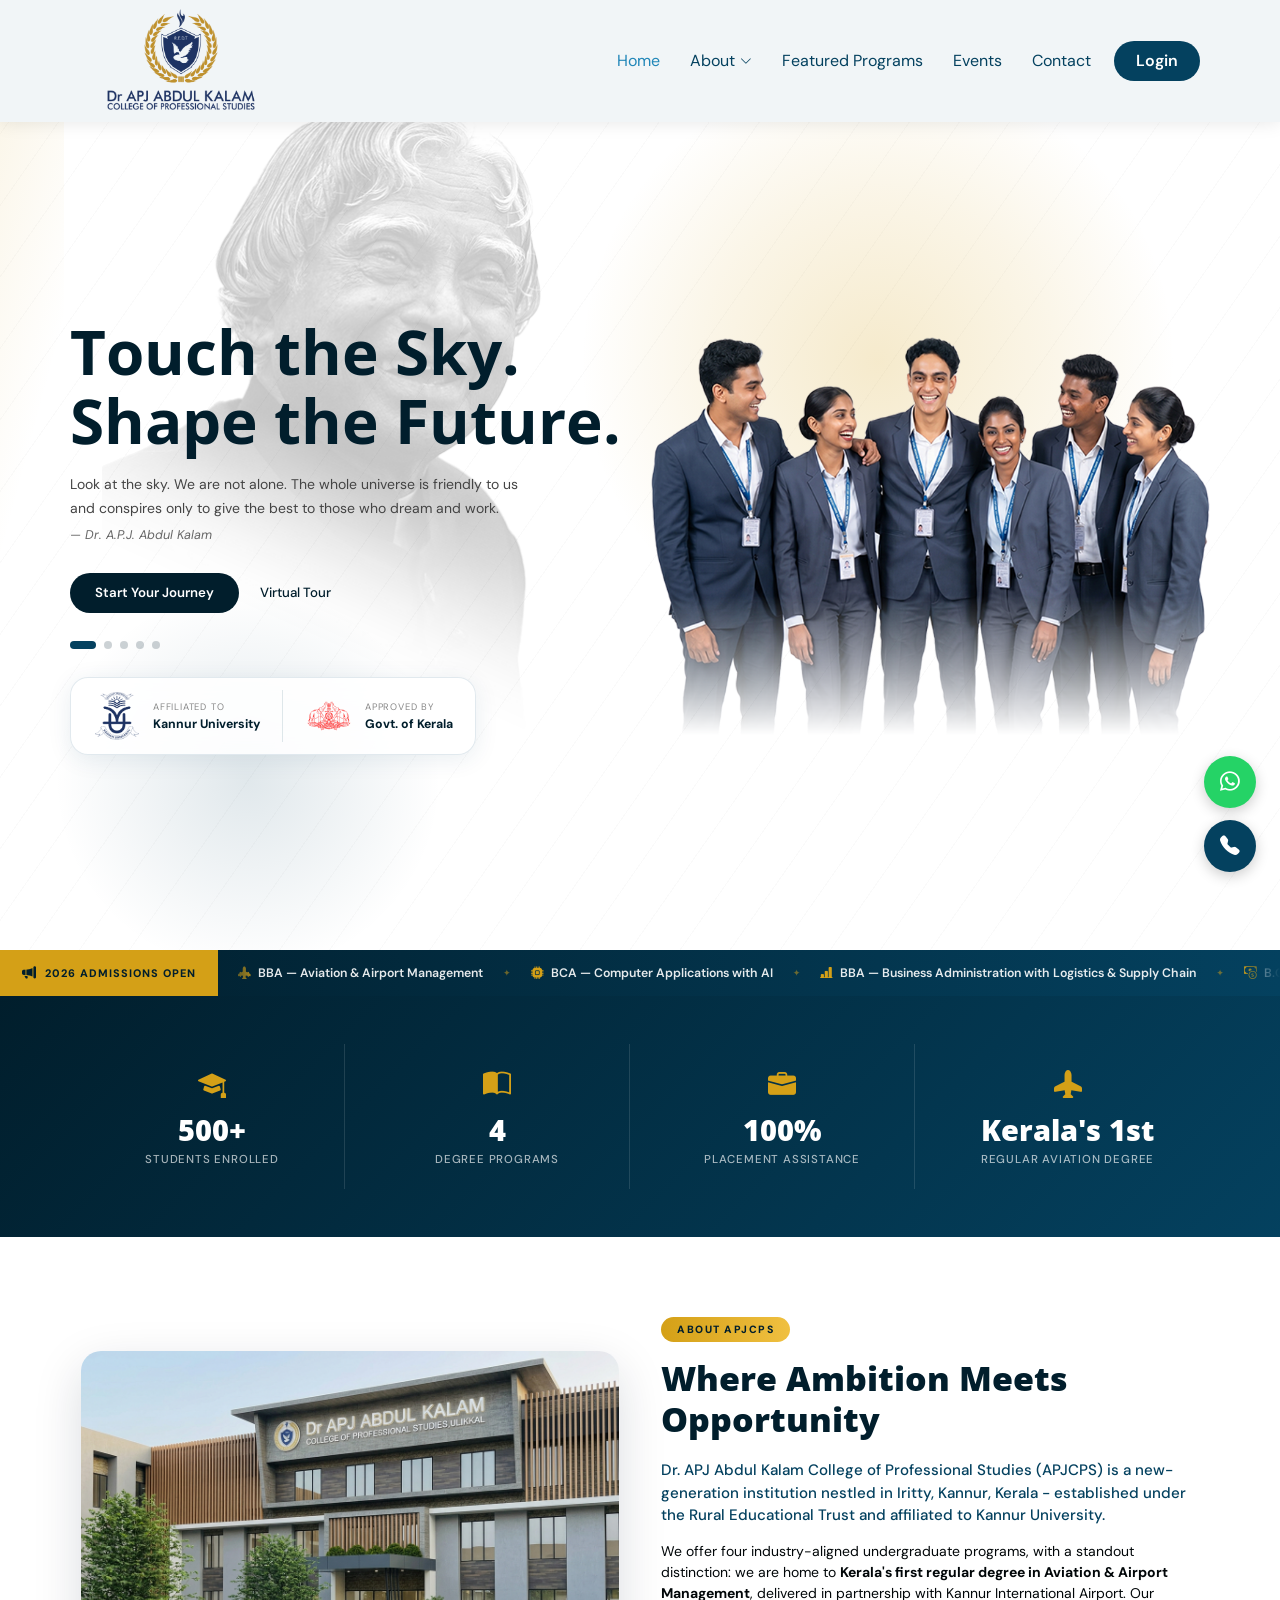
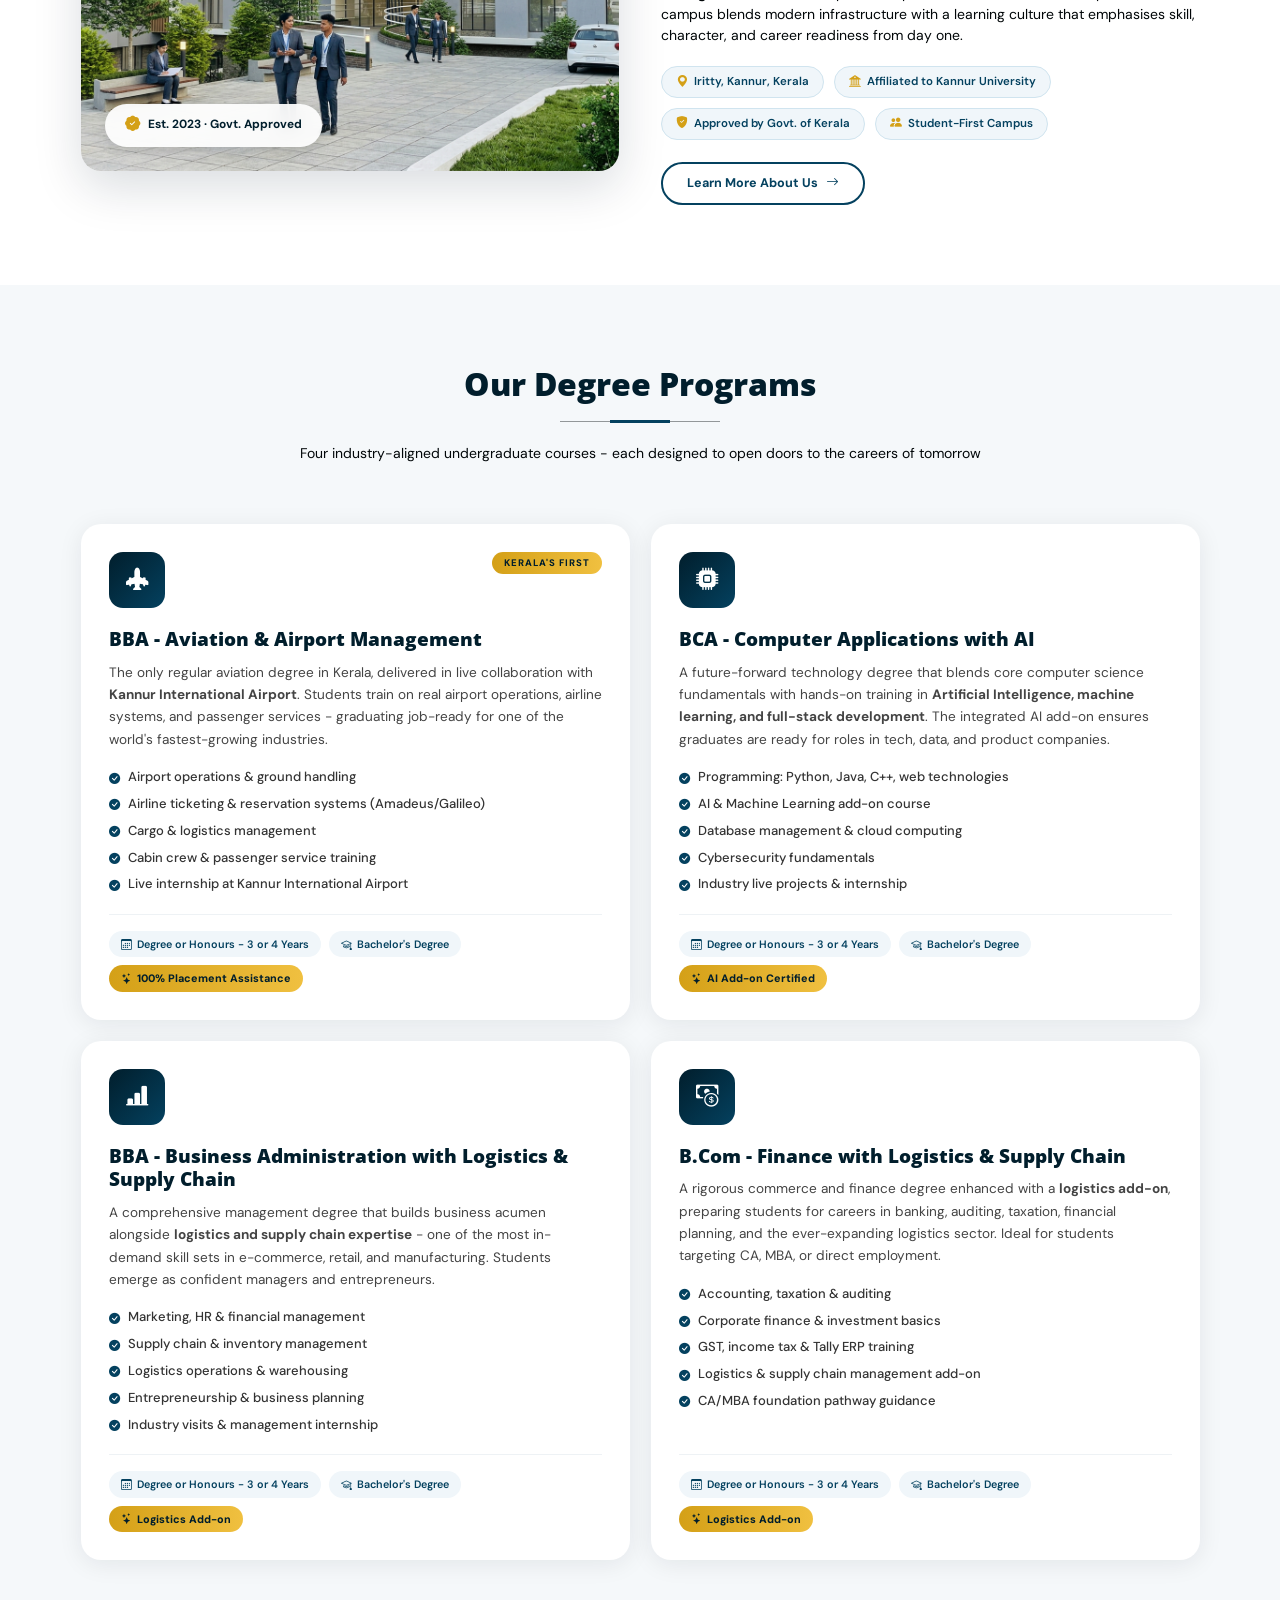
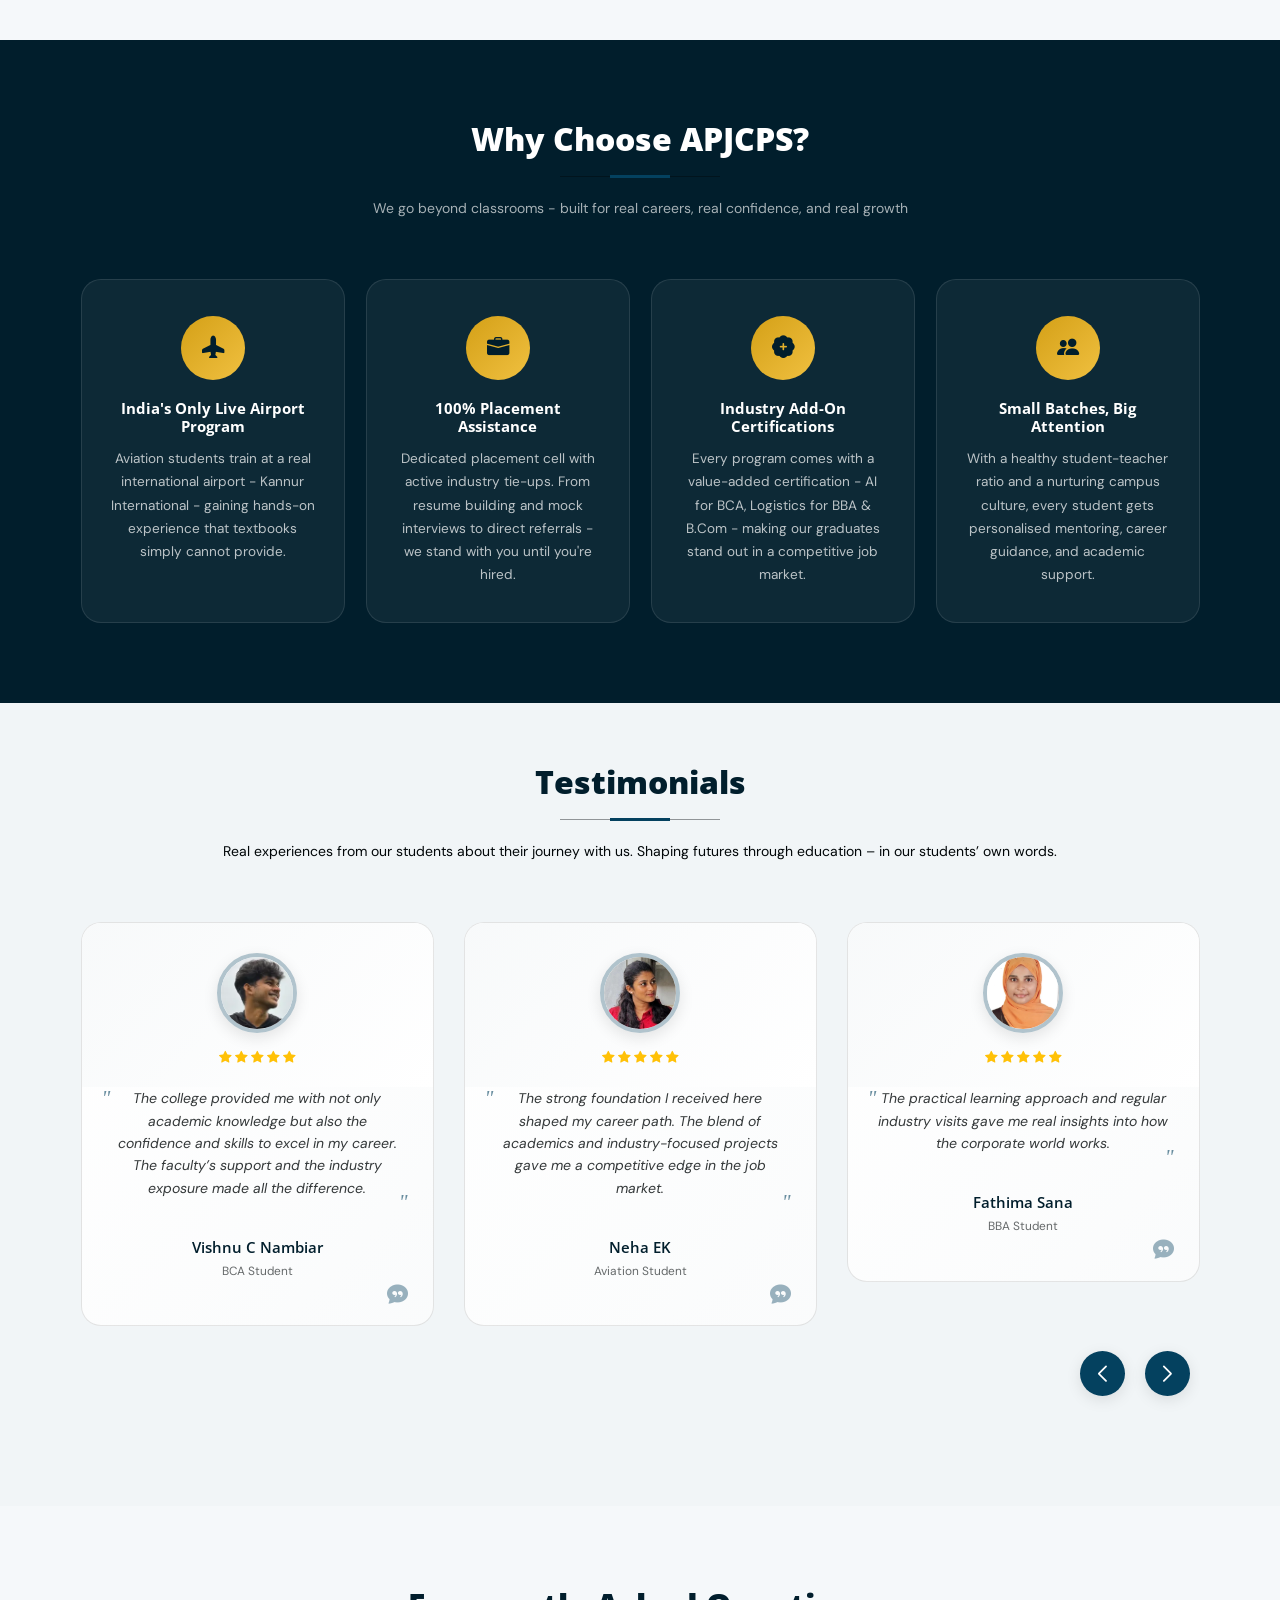
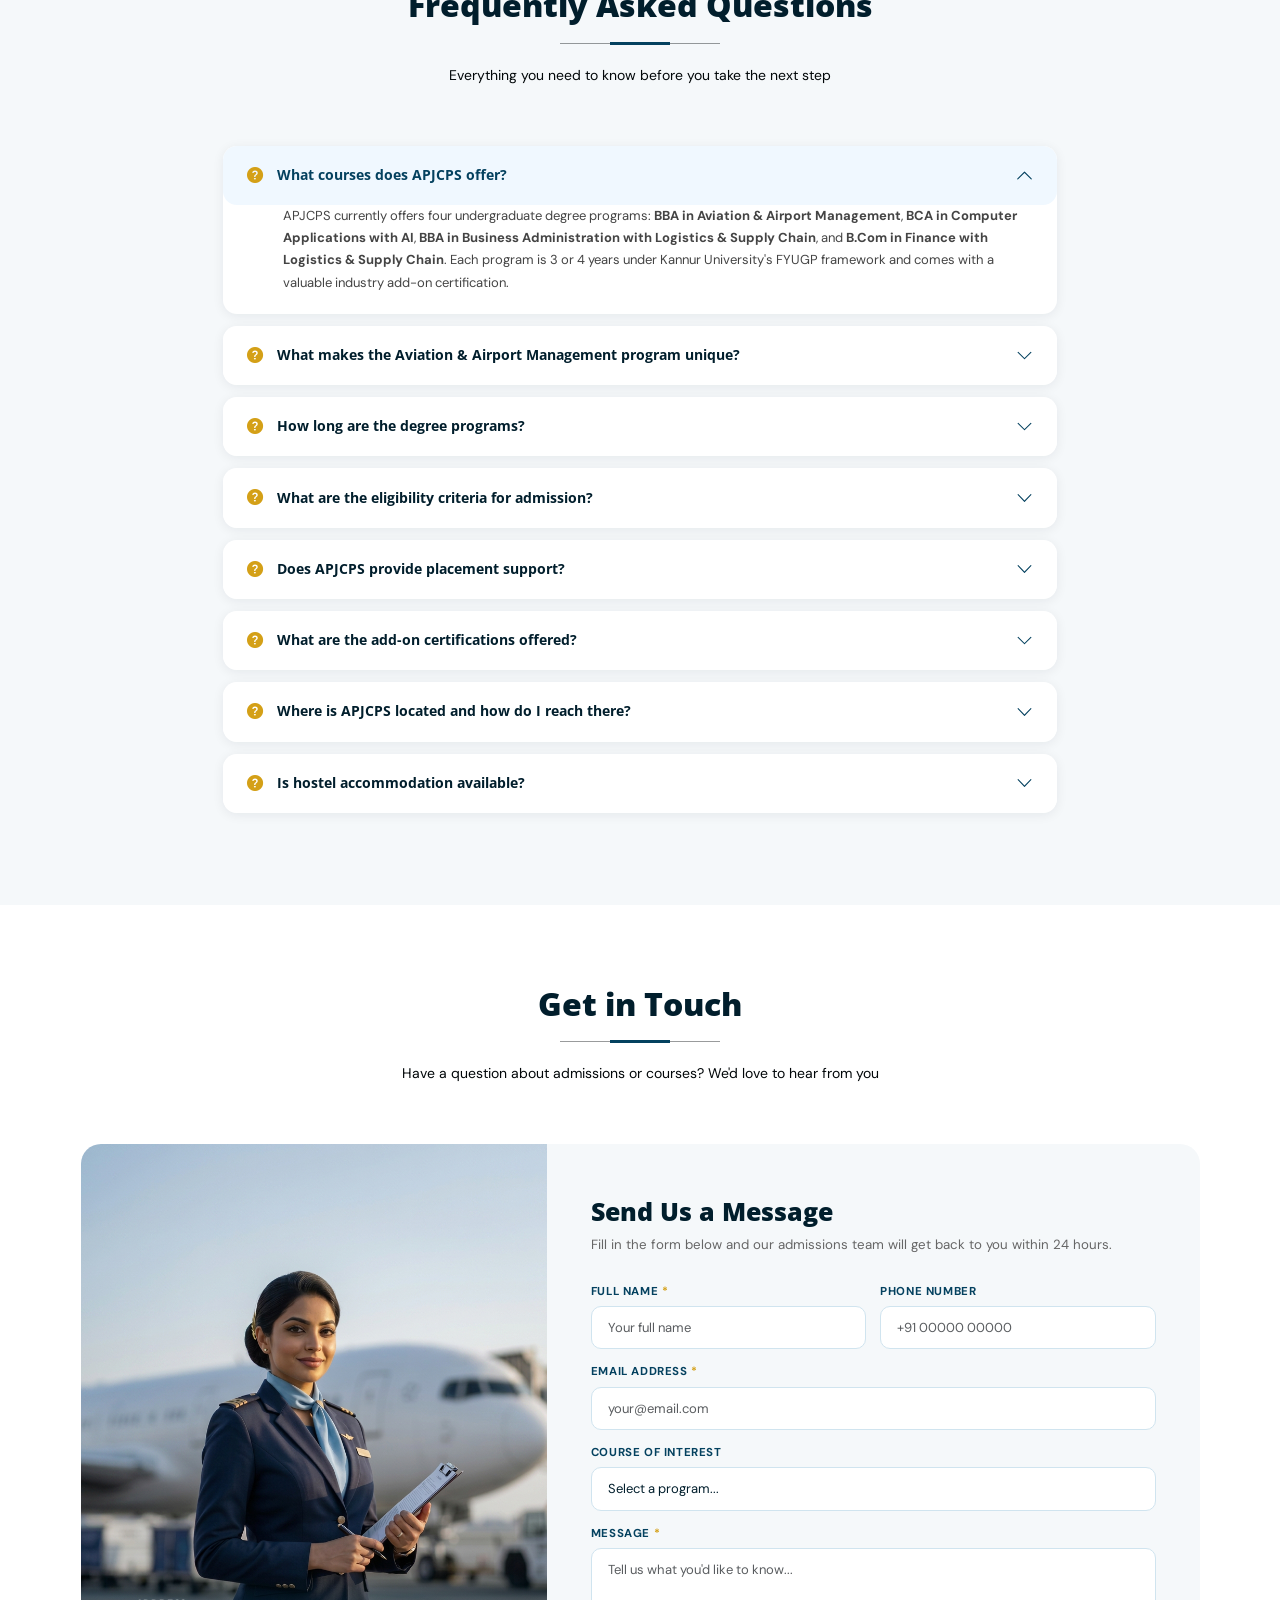
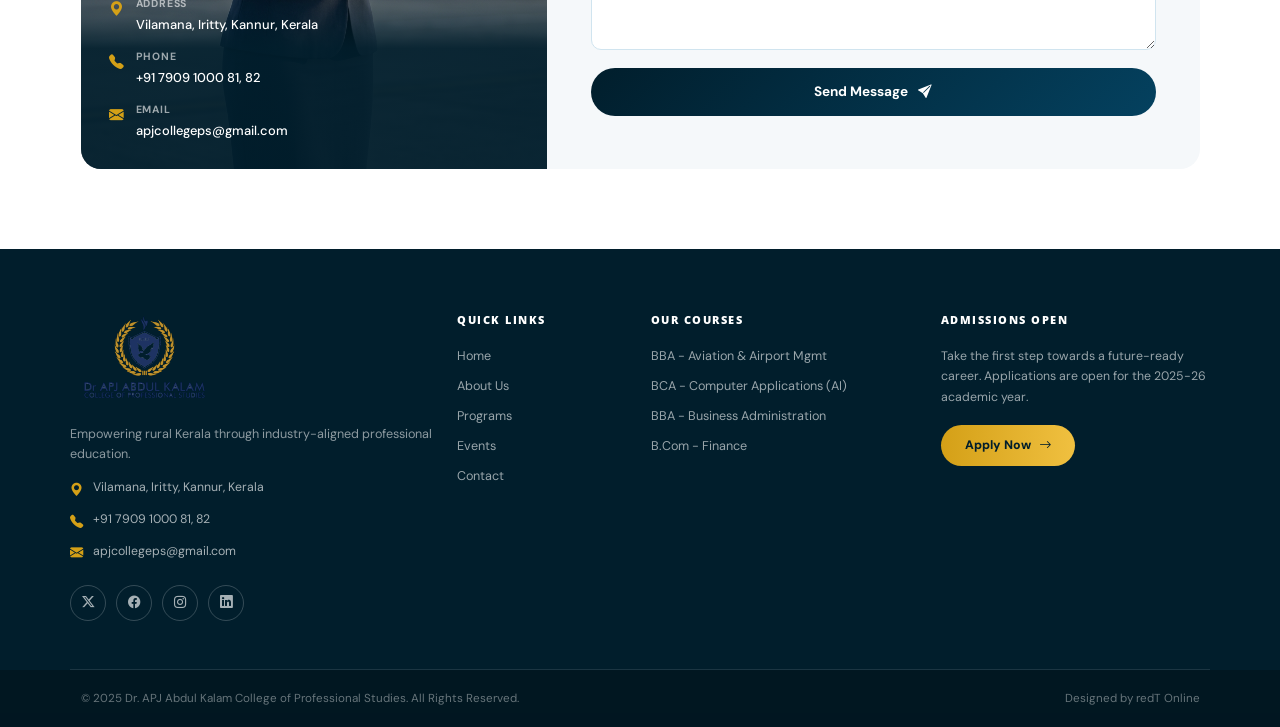
==== commit afe7e318: "Update: course names, ticker, images, footer, contact section - Admissions ticker added below hero (" ====
--- a/index.html
+++ b/index.html
@@ -105,7 +105,6 @@
                 <h1>BBA Aviation &amp;<br>Airport Management</h1>
                 <p>Kerala's pioneer BBA in Aviation — built for India's fastest-growing industry sector.</p>
                 <ul class="hk-highlights">
-                  <li><i class="bi bi-mortarboard-fill"></i> 3-Year Undergraduate Programme</li>
                   <li><i class="bi bi-stars"></i> First of its Kind in Kerala</li>
                   <li><i class="bi bi-plus-circle-fill"></i> Add-Ons: AI · CMA · HR · Cyber Security · Data Science</li>
                 </ul>
@@ -117,10 +116,9 @@
               <!-- Slide 3: BCA -->
               <div class="hk-slide">
                 <span class="hk-slide-tag"><i class="bi bi-laptop-fill"></i> Technology &amp; Future</span>
-                <h1>Bachelor of Computer<br>Applications (BCA)</h1>
+                <h1>BCA — Computer<br>Applications with AI</h1>
                 <p>A future-ready degree shaping tech leaders in programming, cloud, and digital innovation.</p>
                 <ul class="hk-highlights">
-                  <li><i class="bi bi-mortarboard-fill"></i> 3-Year Undergraduate Programme</li>
                   <li><i class="bi bi-cpu-fill"></i> Programming, Cloud Computing &amp; AI</li>
                   <li><i class="bi bi-award-fill"></i> Industry Certifications &amp; Live Projects</li>
                 </ul>
@@ -129,13 +127,27 @@
                 </div>
               </div>
 
-              <!-- Slide 4: B.Com Finance -->
+              <!-- Slide 4: BBA -->
+              <div class="hk-slide">
+                <span class="hk-slide-tag"><i class="bi bi-bar-chart-line-fill"></i> Business &amp; Management</span>
+                <h1>BBA — Business Administration<br>with Logistics &amp; Supply Chain</h1>
+                <p>A management degree built for today's supply chain economy — blending leadership, strategy, and logistics.</p>
+                <ul class="hk-highlights">
+                  <li><i class="bi bi-briefcase-fill"></i> Marketing, HR &amp; Financial Management</li>
+                  <li><i class="bi bi-box-seam-fill"></i> Logistics &amp; Supply Chain Add-On</li>
+                  <li><i class="bi bi-people-fill"></i> Entrepreneurship &amp; Business Planning</li>
+                </ul>
+                <div class="hero-kalam-actions">
+                  <a href="#featured-programs" class="btn-hk-primary">Explore BBA</a>
+                </div>
+              </div>
+
+              <!-- Slide 5: B.Com Finance -->
               <div class="hk-slide">
                 <span class="hk-slide-tag"><i class="bi bi-graph-up-arrow"></i> Commerce &amp; Finance</span>
-                <h1>Bachelor of Commerce<br>(B.Com) Finance</h1>
+                <h1>B.Com — Finance with<br>Logistics &amp; Supply Chain</h1>
                 <p>Build expertise in accounting, taxation, and banking — the foundation for a thriving finance career.</p>
                 <ul class="hk-highlights">
-                  <li><i class="bi bi-mortarboard-fill"></i> 3-Year Undergraduate Programme</li>
                   <li><i class="bi bi-bank2"></i> Accounting, Taxation &amp; Banking</li>
                   <li><i class="bi bi-briefcase-fill"></i> Industry-Linked Curriculum</li>
                 </ul>
@@ -144,7 +156,7 @@
                 </div>
               </div>
 
-              <!-- Slide 5: 100% Placement -->
+              <!-- Slide 6: 100% Placement -->
               <div class="hk-slide">
                 <span class="hk-slide-tag placement"><i class="bi bi-briefcase-fill"></i> Career Support</span>
                 <h1>100% Placement<br>Assistance</h1>
@@ -196,6 +208,33 @@
       </div>
     </section><!-- /Hero Kalam Section -->
 
+    <!-- Admissions Ticker -->
+    <div class="admissions-ticker">
+      <div class="ticker-label">
+        <i class="bi bi-megaphone-fill"></i>
+        <span>2026 Admissions Open</span>
+      </div>
+      <div class="ticker-track-wrap">
+        <div class="ticker-track">
+          <span class="ticker-item"><i class="bi bi-airplane-engines-fill"></i> BBA — Aviation &amp; Airport Management</span>
+          <span class="ticker-sep">✦</span>
+          <span class="ticker-item"><i class="bi bi-cpu-fill"></i> BCA — Computer Applications with AI</span>
+          <span class="ticker-sep">✦</span>
+          <span class="ticker-item"><i class="bi bi-bar-chart-line-fill"></i> BBA — Business Administration with Logistics &amp; Supply Chain</span>
+          <span class="ticker-sep">✦</span>
+          <span class="ticker-item"><i class="bi bi-cash-coin"></i> B.Com — Finance with Logistics &amp; Supply Chain</span>
+          <span class="ticker-sep">✦</span>
+          <span class="ticker-item"><i class="bi bi-airplane-engines-fill"></i> BBA — Aviation &amp; Airport Management</span>
+          <span class="ticker-sep">✦</span>
+          <span class="ticker-item"><i class="bi bi-cpu-fill"></i> BCA — Computer Applications with AI</span>
+          <span class="ticker-sep">✦</span>
+          <span class="ticker-item"><i class="bi bi-bar-chart-line-fill"></i> BBA — Business Administration with Logistics &amp; Supply Chain</span>
+          <span class="ticker-sep">✦</span>
+          <span class="ticker-item"><i class="bi bi-cash-coin"></i> B.Com — Finance with Logistics &amp; Supply Chain</span>
+          <span class="ticker-sep">✦</span>
+        </div>
+      </div>
+    </div><!-- /Admissions Ticker -->
     <!-- Stats Strip Section -->
     <section id="stats-strip" class="stats-strip section">
       <div class="container">
@@ -239,7 +278,7 @@
         <div class="row align-items-center g-5">
           <div class="col-lg-6" data-aos="fade-right" data-aos-delay="150">
             <div class="apjcps-about-img-wrap">
-              <img src="assets/img/College/a41.webp" alt="APJCPS Campus" class="img-fluid apjcps-about-img">
+              <img src="assets/img/students03.jpeg" alt="APJCPS Students" class="img-fluid apjcps-about-img">
               <div class="apjcps-about-badge" data-aos="zoom-in" data-aos-delay="350">
                 <i class="bi bi-patch-check-fill"></i>
                 <span>Est. 2023 &middot; Govt. Approved</span>
@@ -293,7 +332,7 @@
                   <li><i class="bi bi-check-circle-fill"></i> Live internship at Kannur International Airport</li>
                 </ul>
                 <div class="course-meta-row">
-                  <span class="course-meta-tag"><i class="bi bi-calendar3"></i> 3 or 4 Years (FYUGP)</span>
+                  <span class="course-meta-tag"><i class="bi bi-calendar3"></i> Degree or Honours - 3 or 4 Years</span>
                   <span class="course-meta-tag"><i class="bi bi-mortarboard"></i> Bachelor's Degree</span>
                   <span class="course-addon-badge"><i class="bi bi-stars"></i> 100% Placement Assistance</span>
                 </div>
@@ -318,7 +357,7 @@
                   <li><i class="bi bi-check-circle-fill"></i> Industry live projects &amp; internship</li>
                 </ul>
                 <div class="course-meta-row">
-                  <span class="course-meta-tag"><i class="bi bi-calendar3"></i> 3 or 4 Years (FYUGP)</span>
+                  <span class="course-meta-tag"><i class="bi bi-calendar3"></i> Degree or Honours - 3 or 4 Years</span>
                   <span class="course-meta-tag"><i class="bi bi-mortarboard"></i> Bachelor's Degree</span>
                   <span class="course-addon-badge"><i class="bi bi-stars"></i> AI Add-on Certified</span>
                 </div>
@@ -343,7 +382,7 @@
                   <li><i class="bi bi-check-circle-fill"></i> Industry visits &amp; management internship</li>
                 </ul>
                 <div class="course-meta-row">
-                  <span class="course-meta-tag"><i class="bi bi-calendar3"></i> 3 or 4 Years (FYUGP)</span>
+                  <span class="course-meta-tag"><i class="bi bi-calendar3"></i> Degree or Honours - 3 or 4 Years</span>
                   <span class="course-meta-tag"><i class="bi bi-mortarboard"></i> Bachelor's Degree</span>
                   <span class="course-addon-badge"><i class="bi bi-stars"></i> Logistics Add-on</span>
                 </div>
@@ -368,7 +407,7 @@
                   <li><i class="bi bi-check-circle-fill"></i> CA/MBA foundation pathway guidance</li>
                 </ul>
                 <div class="course-meta-row">
-                  <span class="course-meta-tag"><i class="bi bi-calendar3"></i> 3 or 4 Years (FYUGP)</span>
+                  <span class="course-meta-tag"><i class="bi bi-calendar3"></i> Degree or Honours - 3 or 4 Years</span>
                   <span class="course-meta-tag"><i class="bi bi-mortarboard"></i> Bachelor's Degree</span>
                   <span class="course-addon-badge"><i class="bi bi-stars"></i> Logistics Add-on</span>
                 </div>
@@ -904,7 +943,7 @@
 
           <div class="col-lg-5 d-flex" data-aos="fade-right" data-aos-delay="150">
             <div class="contact-img-panel">
-              <img src="assets/img/College/a41.webp" alt="APJCPS Campus" class="contact-campus-img" id="contact-campus-img">
+              <img src="assets/img/CabinCrew.jpeg" alt="APJCPS Cabin Crew" class="contact-campus-img" id="contact-campus-img">
               <div class="contact-info-overlay">
                 <div class="contact-info-item">
                   <i class="bi bi-geo-alt-fill"></i>
--- a/assets/css/main.css
+++ b/assets/css/main.css
@@ -9775,3 +9775,89 @@
   .footer-dark-top { padding: 48px 0 32px; }
   .footer-dark-logo-img { height: 70px; }
 }
+
+/*--------------------------------------------------------------
+# Admissions Ticker
+--------------------------------------------------------------*/
+@keyframes ticker-scroll {
+  0%   { transform: translateX(0); }
+  100% { transform: translateX(-50%); }
+}
+
+.admissions-ticker {
+  background: linear-gradient(90deg, #011e2c 0%, #04415f 100%);
+  display: flex;
+  align-items: stretch;
+  overflow: hidden;
+  height: 46px;
+}
+
+.ticker-label {
+  display: flex;
+  align-items: center;
+  gap: 8px;
+  background: #d4a017;
+  color: #011e2c;
+  font-weight: 800;
+  font-size: 0.78rem;
+  text-transform: uppercase;
+  letter-spacing: 1px;
+  padding: 0 22px;
+  white-space: nowrap;
+  flex-shrink: 0;
+  z-index: 2;
+}
+
+.ticker-label i {
+  font-size: 1rem;
+}
+
+.ticker-track-wrap {
+  flex: 1;
+  overflow: hidden;
+  position: relative;
+  display: flex;
+  align-items: center;
+  -webkit-mask-image: linear-gradient(to right, transparent 0%, black 4%, black 96%, transparent 100%);
+  mask-image: linear-gradient(to right, transparent 0%, black 4%, black 96%, transparent 100%);
+}
+
+.ticker-track {
+  display: flex;
+  align-items: center;
+  gap: 0;
+  white-space: nowrap;
+  animation: ticker-scroll 28s linear infinite;
+  will-change: transform;
+}
+
+.ticker-track:hover {
+  animation-play-state: paused;
+}
+
+.ticker-item {
+  display: inline-flex;
+  align-items: center;
+  gap: 7px;
+  color: rgba(255,255,255,0.9);
+  font-size: 0.88rem;
+  font-weight: 600;
+  padding: 0 20px;
+}
+
+.ticker-item i {
+  color: #d4a017;
+  font-size: 0.9rem;
+  flex-shrink: 0;
+}
+
+.ticker-sep {
+  color: rgba(212,160,23,0.5);
+  font-size: 0.65rem;
+  flex-shrink: 0;
+}
+
+@media (max-width: 576px) {
+  .ticker-label { padding: 0 14px; font-size: 0.7rem; }
+  .ticker-item { font-size: 0.82rem; padding: 0 14px; }
+}
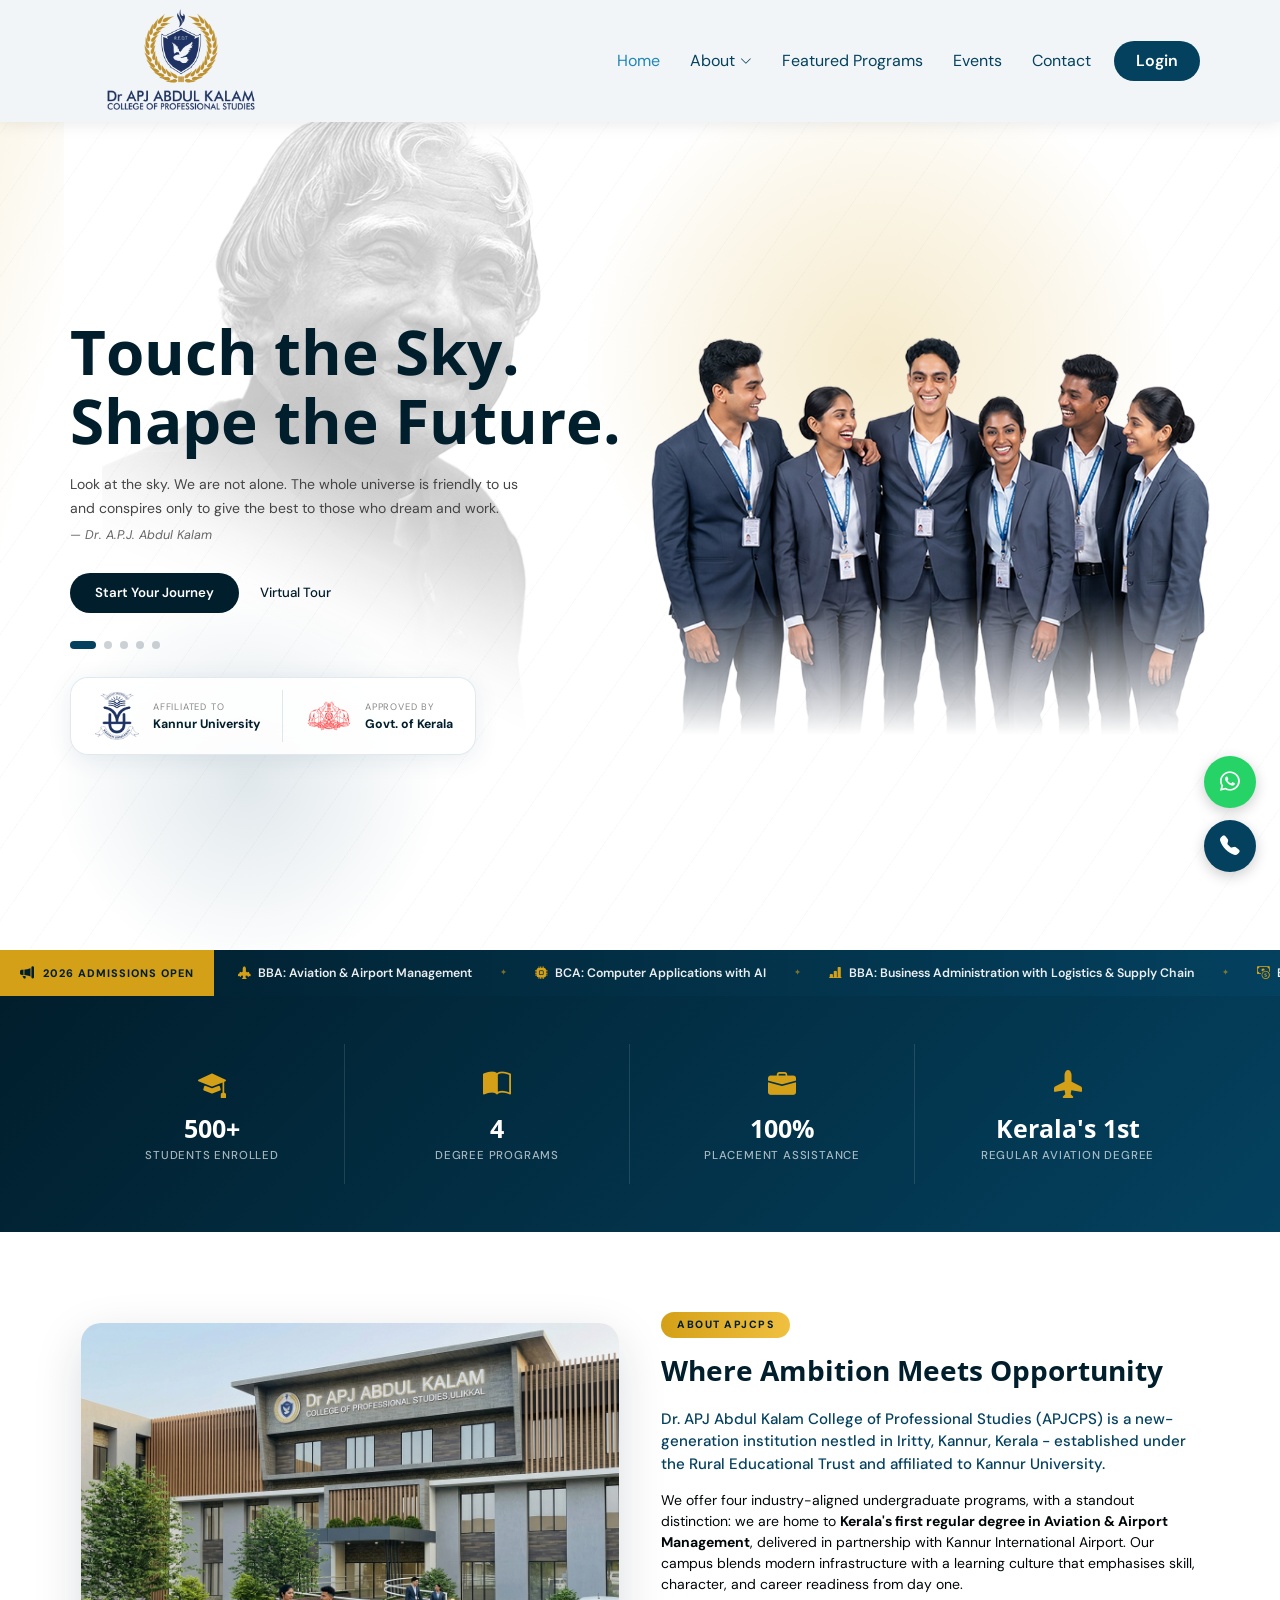
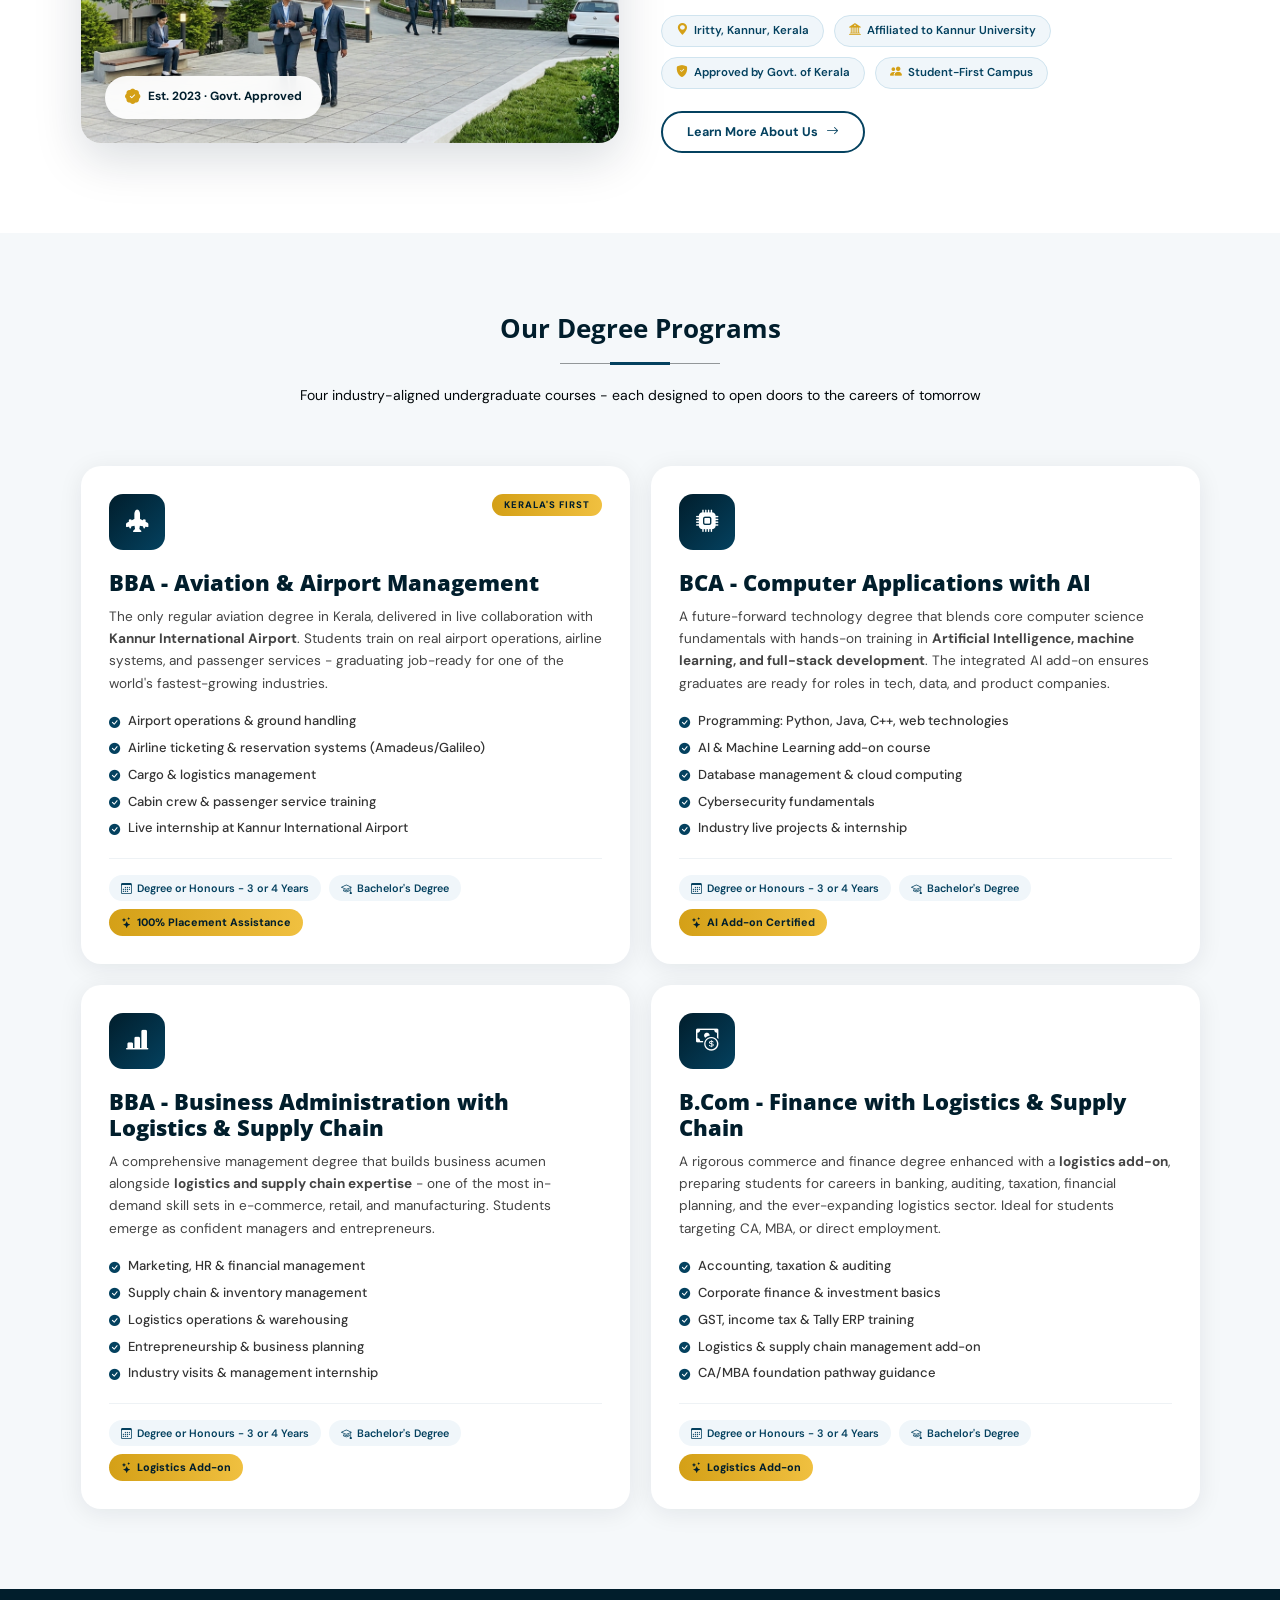
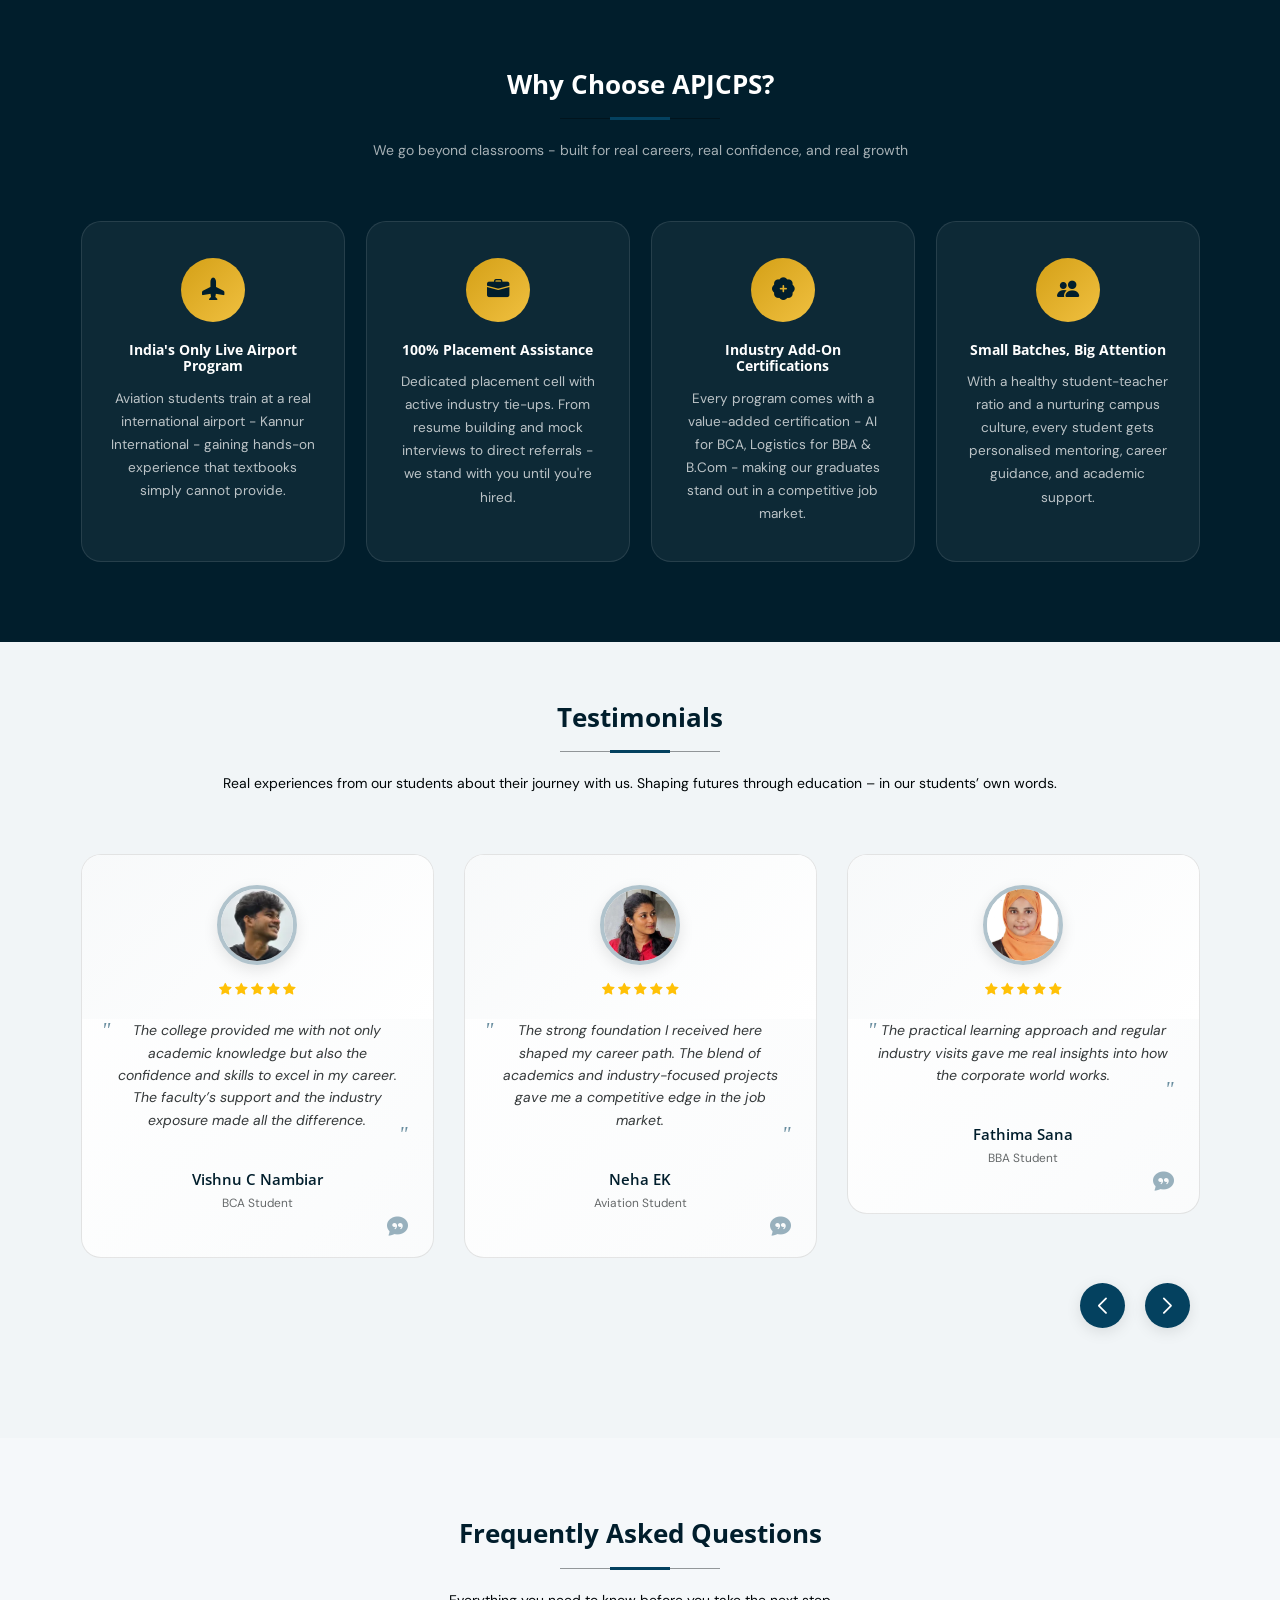
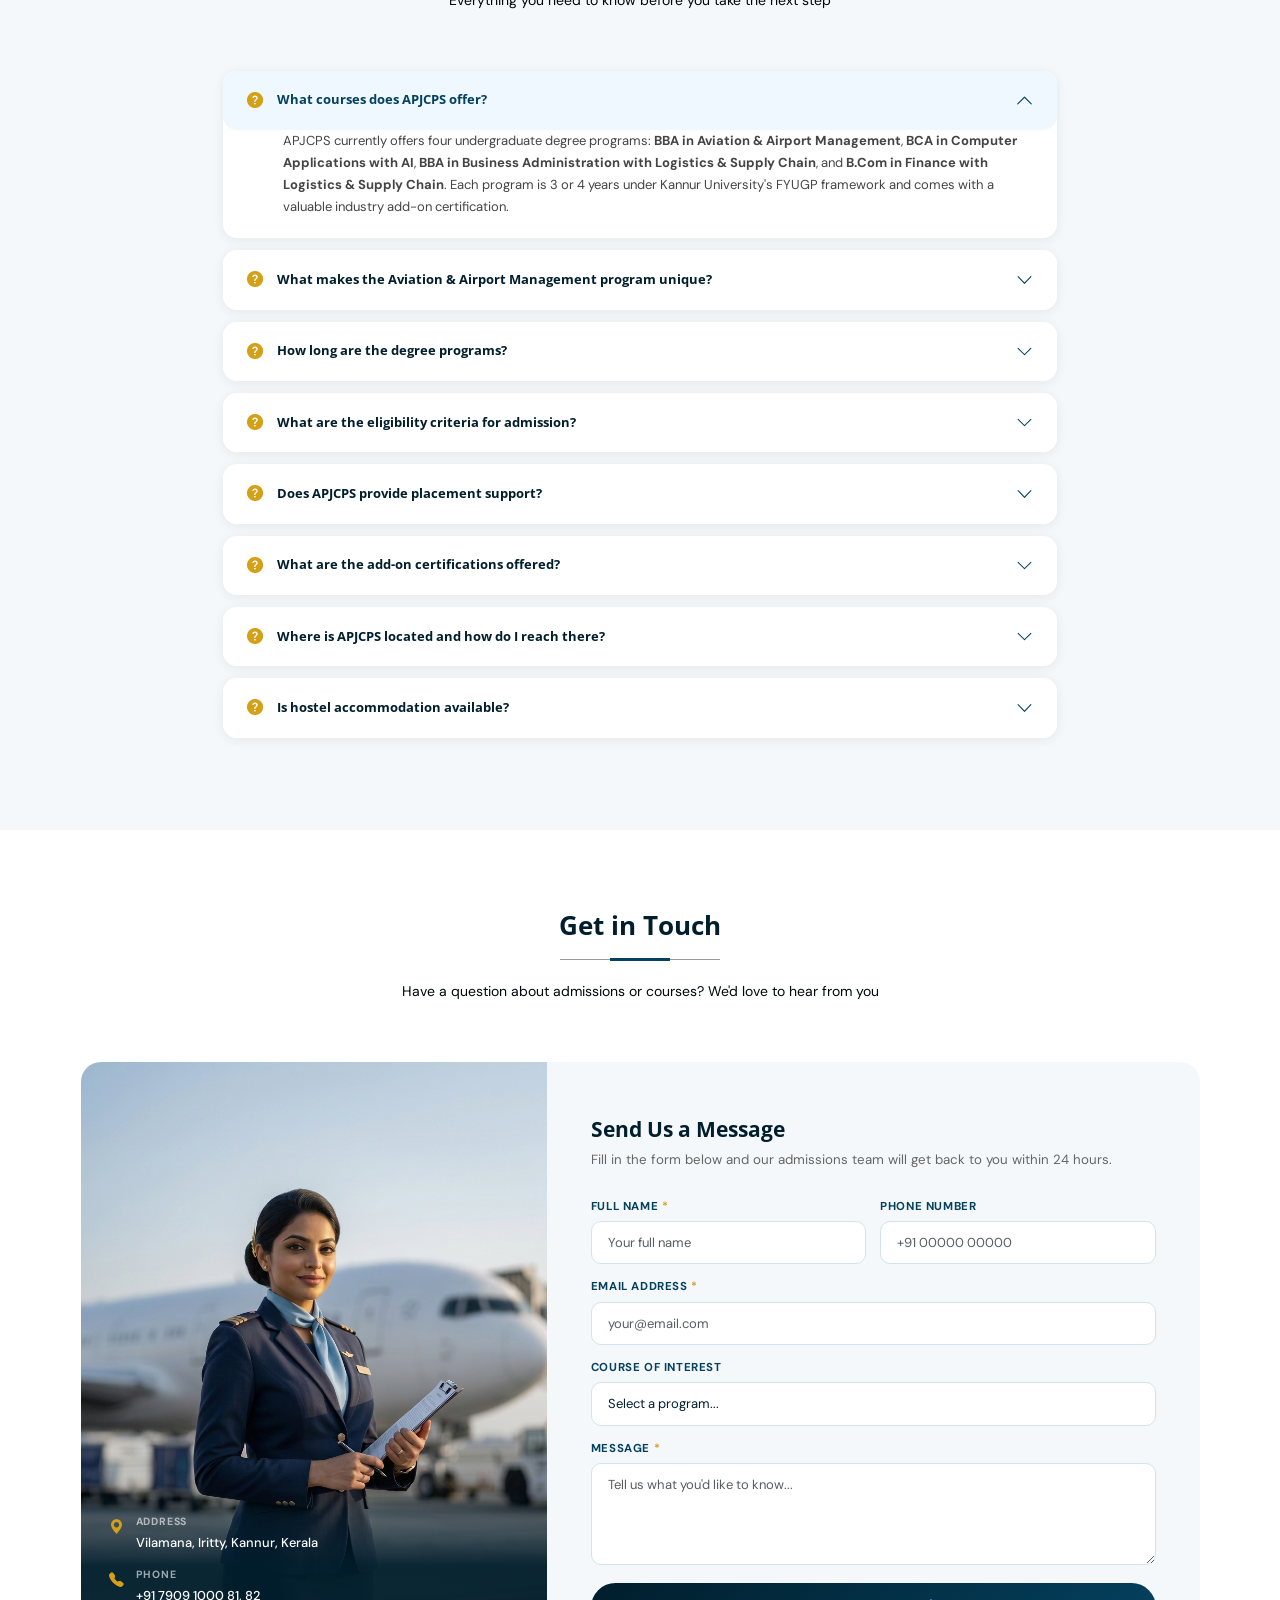
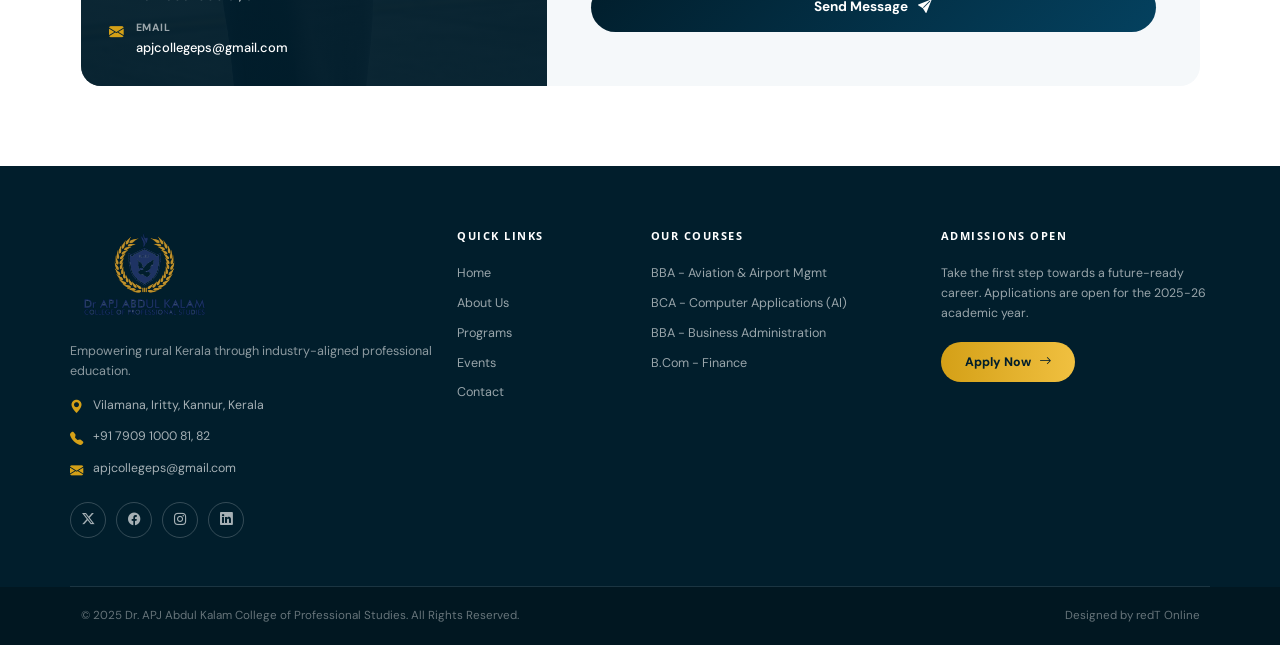
==== commit b70d7b03: "Fix carousel blank slide, ticker, headings, course name size - Add missing 6th dot so carousel doesn" ====
--- a/index.html
+++ b/index.html
@@ -116,7 +116,7 @@
               <!-- Slide 3: BCA -->
               <div class="hk-slide">
                 <span class="hk-slide-tag"><i class="bi bi-laptop-fill"></i> Technology &amp; Future</span>
-                <h1>BCA — Computer<br>Applications with AI</h1>
+                <h1>BCA: Computer<br>Applications with AI</h1>
                 <p>A future-ready degree shaping tech leaders in programming, cloud, and digital innovation.</p>
                 <ul class="hk-highlights">
                   <li><i class="bi bi-cpu-fill"></i> Programming, Cloud Computing &amp; AI</li>
@@ -130,7 +130,7 @@
               <!-- Slide 4: BBA -->
               <div class="hk-slide">
                 <span class="hk-slide-tag"><i class="bi bi-bar-chart-line-fill"></i> Business &amp; Management</span>
-                <h1>BBA — Business Administration<br>with Logistics &amp; Supply Chain</h1>
+                <h1>BBA: Business Administration<br>with Logistics &amp; Supply Chain</h1>
                 <p>A management degree built for today's supply chain economy — blending leadership, strategy, and logistics.</p>
                 <ul class="hk-highlights">
                   <li><i class="bi bi-briefcase-fill"></i> Marketing, HR &amp; Financial Management</li>
@@ -145,7 +145,7 @@
               <!-- Slide 5: B.Com Finance -->
               <div class="hk-slide">
                 <span class="hk-slide-tag"><i class="bi bi-graph-up-arrow"></i> Commerce &amp; Finance</span>
-                <h1>B.Com — Finance with<br>Logistics &amp; Supply Chain</h1>
+                <h1>B.Com: Finance with<br>Logistics &amp; Supply Chain</h1>
                 <p>Build expertise in accounting, taxation, and banking — the foundation for a thriving finance career.</p>
                 <ul class="hk-highlights">
                   <li><i class="bi bi-bank2"></i> Accounting, Taxation &amp; Banking</li>
@@ -216,21 +216,21 @@
       </div>
       <div class="ticker-track-wrap">
         <div class="ticker-track">
-          <span class="ticker-item"><i class="bi bi-airplane-engines-fill"></i> BBA — Aviation &amp; Airport Management</span>
+          <span class="ticker-item"><i class="bi bi-airplane-engines-fill"></i> BBA: Aviation &amp; Airport Management</span>
           <span class="ticker-sep">✦</span>
-          <span class="ticker-item"><i class="bi bi-cpu-fill"></i> BCA — Computer Applications with AI</span>
+          <span class="ticker-item"><i class="bi bi-cpu-fill"></i> BCA: Computer Applications with AI</span>
           <span class="ticker-sep">✦</span>
-          <span class="ticker-item"><i class="bi bi-bar-chart-line-fill"></i> BBA — Business Administration with Logistics &amp; Supply Chain</span>
+          <span class="ticker-item"><i class="bi bi-bar-chart-line-fill"></i> BBA: Business Administration with Logistics &amp; Supply Chain</span>
           <span class="ticker-sep">✦</span>
-          <span class="ticker-item"><i class="bi bi-cash-coin"></i> B.Com — Finance with Logistics &amp; Supply Chain</span>
+          <span class="ticker-item"><i class="bi bi-cash-coin"></i> B.Com: Finance with Logistics &amp; Supply Chain</span>
           <span class="ticker-sep">✦</span>
-          <span class="ticker-item"><i class="bi bi-airplane-engines-fill"></i> BBA — Aviation &amp; Airport Management</span>
+          <span class="ticker-item"><i class="bi bi-airplane-engines-fill"></i> BBA: Aviation &amp; Airport Management</span>
           <span class="ticker-sep">✦</span>
-          <span class="ticker-item"><i class="bi bi-cpu-fill"></i> BCA — Computer Applications with AI</span>
+          <span class="ticker-item"><i class="bi bi-cpu-fill"></i> BCA: Computer Applications with AI</span>
           <span class="ticker-sep">✦</span>
-          <span class="ticker-item"><i class="bi bi-bar-chart-line-fill"></i> BBA — Business Administration with Logistics &amp; Supply Chain</span>
+          <span class="ticker-item"><i class="bi bi-bar-chart-line-fill"></i> BBA: Business Administration with Logistics &amp; Supply Chain</span>
           <span class="ticker-sep">✦</span>
-          <span class="ticker-item"><i class="bi bi-cash-coin"></i> B.Com — Finance with Logistics &amp; Supply Chain</span>
+          <span class="ticker-item"><i class="bi bi-cash-coin"></i> B.Com: Finance with Logistics &amp; Supply Chain</span>
           <span class="ticker-sep">✦</span>
         </div>
       </div>
--- a/assets/css/main.css
+++ b/assets/css/main.css
@@ -9861,3 +9861,142 @@
   .ticker-label { padding: 0 14px; font-size: 0.7rem; }
   .ticker-item { font-size: 0.82rem; padding: 0 14px; }
 }
+
+/*--------------------------------------------------------------
+# Ticker — rewrite for reliable seamless scroll
+--------------------------------------------------------------*/
+@keyframes ticker-scroll {
+  0%   { transform: translateX(0); }
+  100% { transform: translateX(-50%); }
+}
+
+.admissions-ticker {
+  background: linear-gradient(90deg, #011e2c 0%, #04415f 100%) !important;
+  display: flex !important;
+  align-items: stretch !important;
+  overflow: hidden !important;
+  height: 46px !important;
+  position: relative;
+}
+
+.ticker-label {
+  display: flex !important;
+  align-items: center !important;
+  gap: 8px !important;
+  background: #d4a017 !important;
+  color: #011e2c !important;
+  font-weight: 800 !important;
+  font-size: 0.78rem !important;
+  text-transform: uppercase !important;
+  letter-spacing: 1px !important;
+  padding: 0 20px !important;
+  white-space: nowrap !important;
+  flex-shrink: 0 !important;
+  z-index: 2;
+}
+
+.ticker-label i { font-size: 1rem !important; }
+
+.ticker-track-wrap {
+  flex: 1 !important;
+  overflow: hidden !important;
+  display: flex !important;
+  align-items: center !important;
+  -webkit-mask: none !important;
+  mask: none !important;
+}
+
+.ticker-track {
+  display: flex !important;
+  align-items: center !important;
+  white-space: nowrap !important;
+  width: max-content !important;
+  animation: ticker-scroll 32s linear infinite !important;
+  will-change: transform;
+  gap: 0 !important;
+}
+
+.ticker-track:hover {
+  animation-play-state: paused !important;
+}
+
+.ticker-item {
+  display: inline-flex !important;
+  align-items: center !important;
+  gap: 7px !important;
+  color: rgba(255,255,255,0.92) !important;
+  font-size: 0.88rem !important;
+  font-weight: 600 !important;
+  padding: 0 24px !important;
+  white-space: nowrap;
+}
+
+.ticker-item i {
+  color: #d4a017 !important;
+  font-size: 0.9rem !important;
+}
+
+.ticker-sep {
+  color: rgba(212,160,23,0.6) !important;
+  font-size: 0.6rem !important;
+  padding: 0 4px;
+}
+
+/*--------------------------------------------------------------
+# Headings — reduce size & weight everywhere except hero
+--------------------------------------------------------------*/
+/* Section titles (used by courses, why, faq, contact, testimonials) */
+.section-title h2 {
+  font-size: 26px !important;
+  font-weight: 700 !important;
+}
+
+/* About section title */
+.apjcps-section-title {
+  font-size: 2rem !important;
+  font-weight: 700 !important;
+}
+
+/* Stat numbers */
+.stat-strip-num {
+  font-size: 1.8rem !important;
+  font-weight: 700 !important;
+}
+
+/* Why cards */
+.why-card h4 {
+  font-size: 0.98rem !important;
+  font-weight: 700 !important;
+}
+
+/* Contact form heading */
+.contact-form-panel h3 {
+  font-size: 1.5rem !important;
+  font-weight: 700 !important;
+}
+
+/* FAQ button (accordion) */
+.faq-accordion .accordion-button {
+  font-size: 0.95rem !important;
+  font-weight: 700 !important;
+}
+
+/* Footer dark heading */
+.footer-dark-heading {
+  font-size: 0.75rem !important;
+  font-weight: 700 !important;
+}
+
+/*--------------------------------------------------------------
+# Course name — make even bigger
+--------------------------------------------------------------*/
+.course-name {
+  font-size: 1.55rem !important;
+  font-weight: 800 !important;
+  line-height: 1.2 !important;
+}
+
+@media (max-width: 992px) {
+  .course-name { font-size: 1.25rem !important; }
+  .apjcps-section-title { font-size: 1.65rem !important; }
+}
